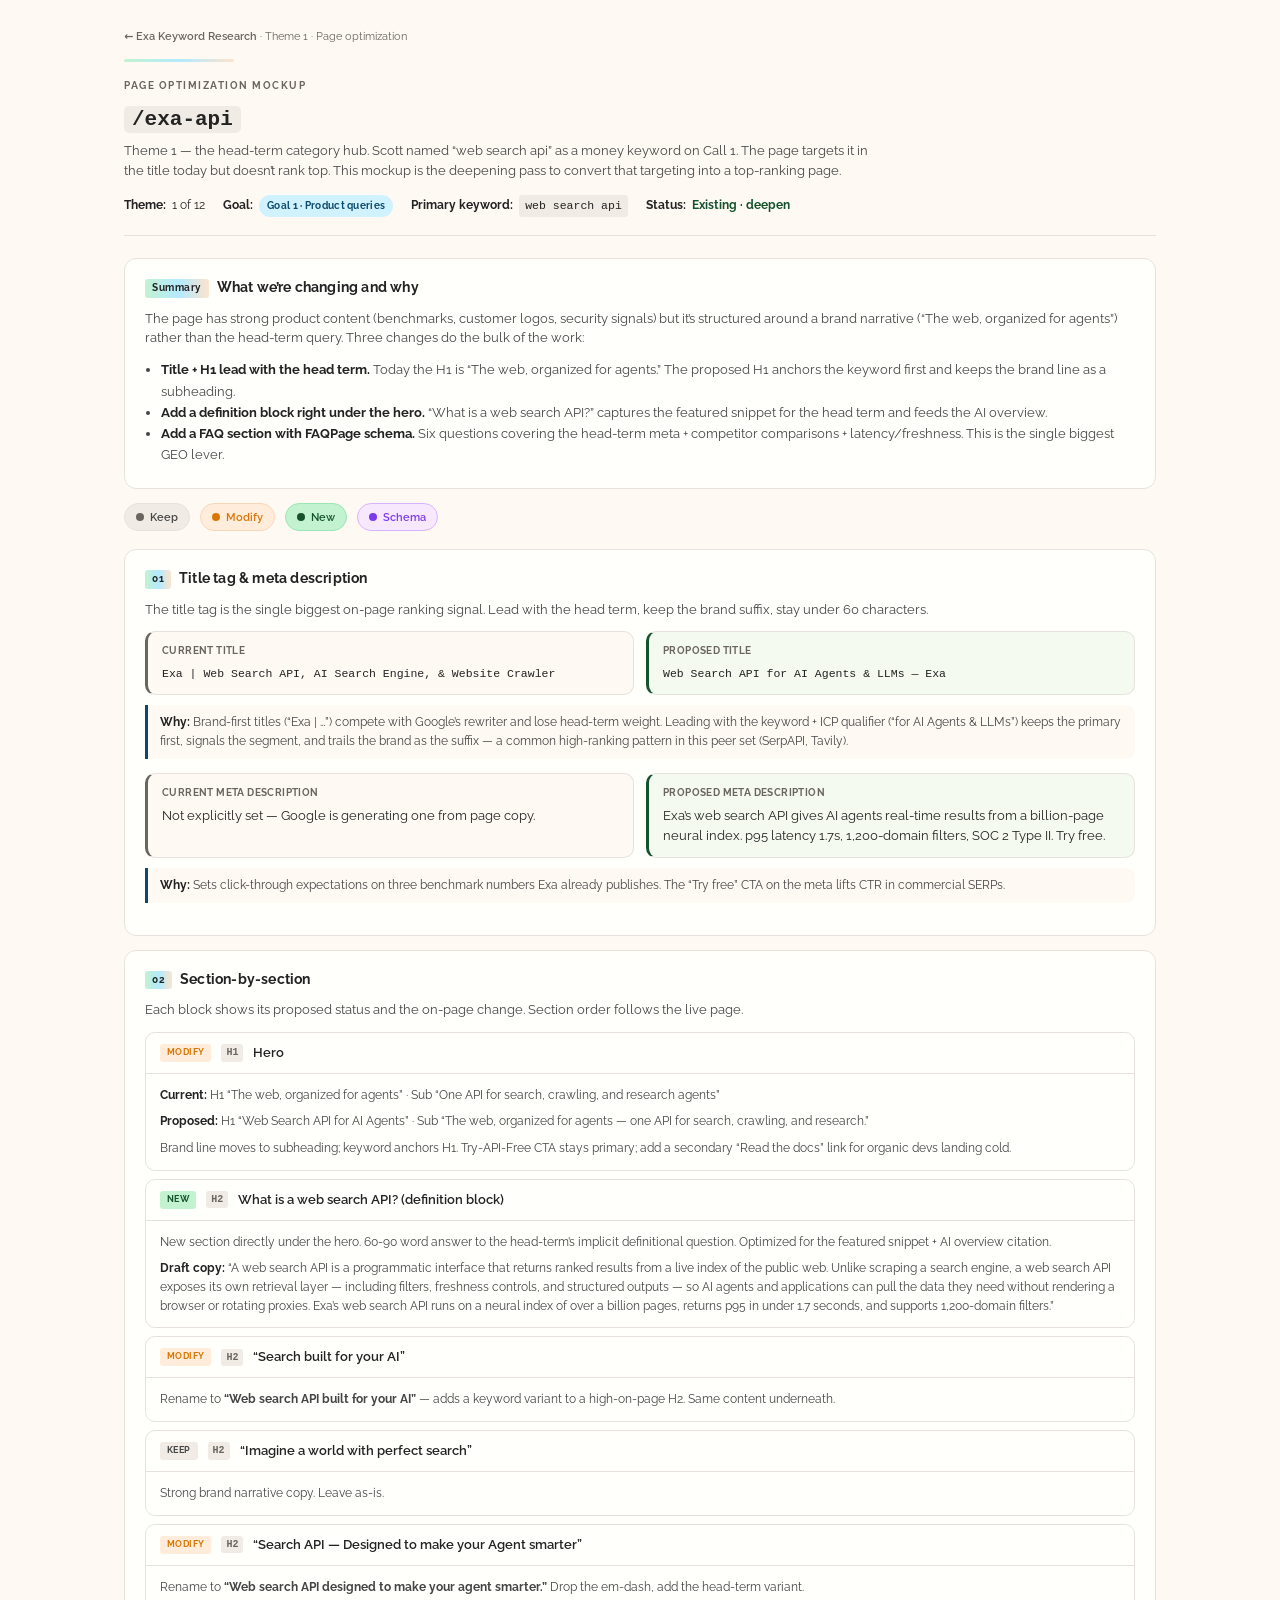
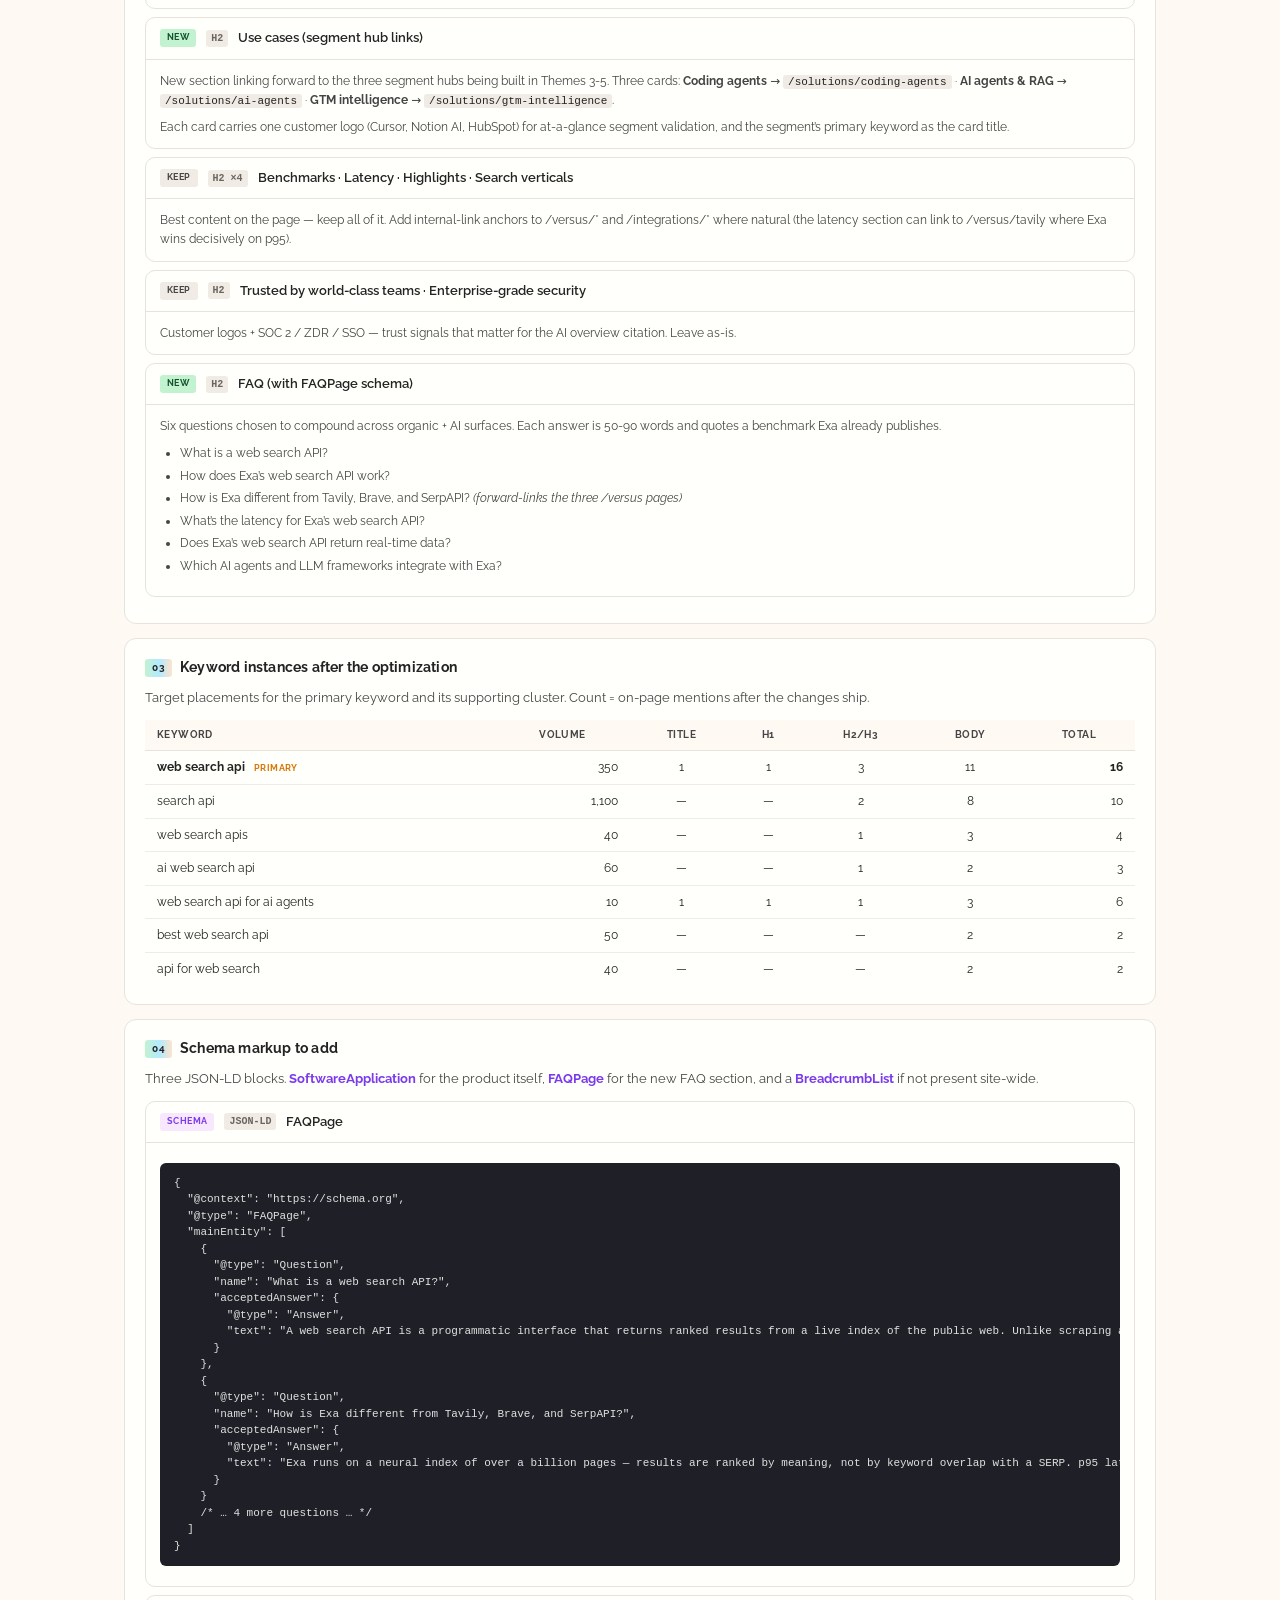
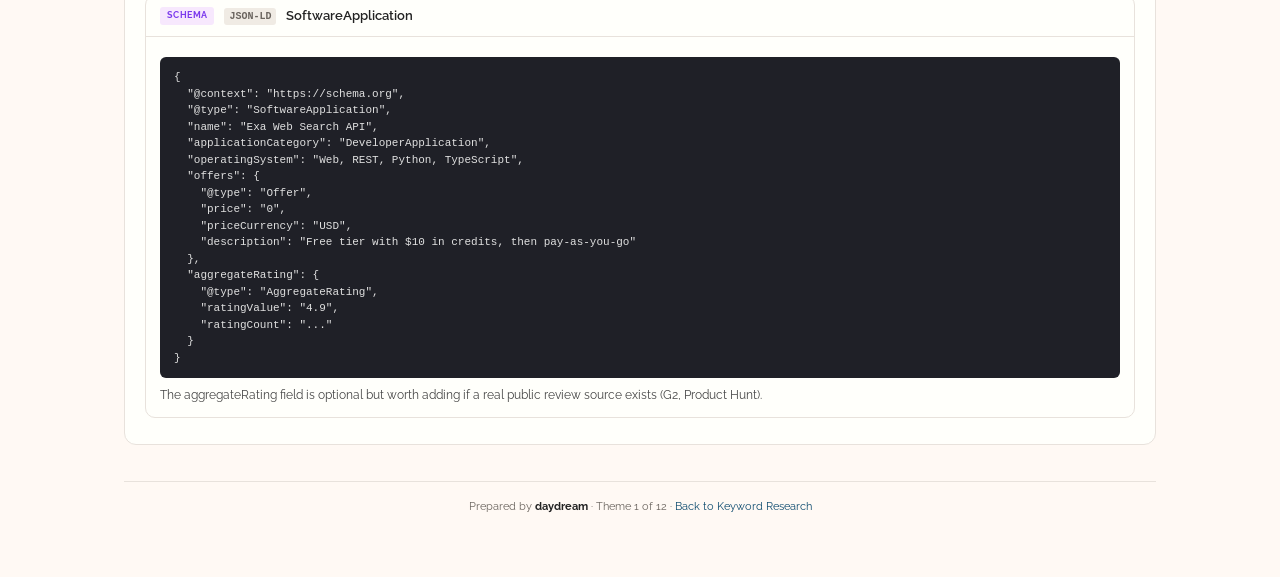
==== optimization-exa-api.html @ 8ced26c2 "Add 5 page-optimization mockup sub-pages for existing pages Each sub-page follows the beautiful.ai m" ====
<!doctype html>
<html lang="en">
<head>
<meta charset="utf-8" />
<meta name="viewport" content="width=device-width,initial-scale=1" />
<title>Page Optimization · /exa-api — Exa × daydream</title>
<link rel="preconnect" href="https://fonts.googleapis.com">
<link rel="preconnect" href="https://fonts.gstatic.com" crossorigin>
<link href="https://fonts.googleapis.com/css2?family=Raleway:wght@400;500;600;700&display=swap" rel="stylesheet">
<style>
:root { --cream:#FFF9F4; --offwhite:#FFFFFB; --near-black:#232323; --gray:#454545; --subtle:#6B655F; --border:#E8E2DC; --soft-border:#F0EBE4; --green:#C3F2D0; --green-d:#14532d; --blue:#D0F2FF; --blue-d:#0c4a6e; --amber:#FFECDB; --amber-d:#d97706; --red:#FFCADF; --red-d:#b91c1c; --purple:#F7E8FD; --purple-d:#7c3aed; --gradient:linear-gradient(90deg,#C3F2D0 0%,#B3EAFF 53%,#FEE3CC 100%); }
*{box-sizing:border-box}
html,body{background:var(--cream)}
body{font-family:'Raleway',system-ui,-apple-system,sans-serif;color:var(--near-black);margin:0;padding:0;font-size:13.5px;line-height:1.55}
.wrap{max-width:1080px;margin:0 auto;padding:28px 24px 64px}
a{color:var(--blue-d);text-decoration:none}
a:hover{text-decoration:underline}
.breadcrumb{font-size:11px;color:var(--subtle);margin-bottom:14px}
.breadcrumb a{color:var(--subtle);font-weight:600}
.breadcrumb a:hover{color:var(--near-black)}
.header{padding:0 0 18px;border-bottom:1px solid var(--border);margin-bottom:22px}
.header::before{content:"";display:block;height:3px;background:var(--gradient);border-radius:2px;margin-bottom:16px;max-width:110px}
.eyebrow{font-size:10px;font-weight:700;letter-spacing:1.5px;text-transform:uppercase;color:var(--subtle);margin-bottom:8px}
h1{font-size:24px;font-weight:700;margin:0 0 4px;line-height:1.25}
.subtitle{font-size:13px;color:var(--gray);max-width:760px}
.meta-row{display:flex;gap:18px;flex-wrap:wrap;margin-top:14px;font-size:11.5px}
.meta-row>div{display:flex;align-items:center;gap:6px}
.meta-row b{color:var(--near-black)}
.meta-row code{font-family:ui-monospace,SFMono-Regular,monospace;font-size:11.5px;padding:2px 6px;background:var(--soft-border);border-radius:3px;color:var(--near-black)}
.goal-badge{display:inline-flex;align-items:center;gap:5px;padding:3px 8px;border-radius:20px;font-size:10px;font-weight:700;letter-spacing:0.3px}
.goal-1{background:var(--blue);color:var(--blue-d)}
.goal-2{background:var(--amber);color:var(--amber-d)}
.goal-3{background:var(--purple);color:var(--purple-d)}
.goal-4{background:var(--green);color:var(--green-d)}
.card{background:var(--offwhite);border:1px solid var(--border);border-radius:12px;padding:18px 20px;margin-bottom:14px}
.card h2{font-size:14px;font-weight:700;margin:0 0 10px;letter-spacing:0.2px}
.card h2 .num{display:inline-block;background:var(--gradient);color:var(--near-black);font-size:9.5px;font-weight:700;padding:2px 7px;border-radius:3px;letter-spacing:0.5px;vertical-align:middle;margin-right:8px}
.card .lead{font-size:12.5px;color:var(--gray);margin:0 0 12px;line-height:1.55}
.legend{display:flex;gap:10px;flex-wrap:wrap;margin:8px 0 18px}
.legend-item{display:inline-flex;align-items:center;gap:6px;padding:5px 11px;border-radius:20px;font-size:10.5px;font-weight:600;border:1px solid}
.legend-item .dot{width:8px;height:8px;border-radius:50%}
.legend-keep{background:var(--soft-border);border-color:var(--border);color:var(--gray)}
.legend-keep .dot{background:var(--subtle)}
.legend-modify{background:var(--amber);border-color:#F8D6B9;color:var(--amber-d)}
.legend-modify .dot{background:var(--amber-d)}
.legend-new{background:var(--green);border-color:#9AE6B4;color:var(--green-d)}
.legend-new .dot{background:var(--green-d)}
.legend-schema{background:var(--purple);border-color:#D8B4FE;color:var(--purple-d)}
.legend-schema .dot{background:var(--purple-d)}
.ba{display:grid;grid-template-columns:1fr 1fr;gap:12px;margin:10px 0}
.ba-col{background:var(--cream);border:1px solid var(--border);border-radius:10px;padding:12px 14px}
.ba-col .lbl{font-size:9.5px;font-weight:700;letter-spacing:0.4px;text-transform:uppercase;color:var(--subtle);margin-bottom:6px}
.ba-col.current{border-left:3px solid var(--subtle)}
.ba-col.proposed{border-left:3px solid var(--green-d);background:#F4FAEF}
.ba-col .val{font-size:12.5px;color:var(--near-black);line-height:1.55}
.ba-col .val.mono{font-family:ui-monospace,SFMono-Regular,monospace;font-size:11.5px}
.rationale{background:var(--cream);border-left:3px solid var(--blue-d);padding:8px 12px;border-radius:0 8px 8px 0;font-size:12px;color:var(--gray);margin:8px 0 14px;line-height:1.55}
.rationale b{color:var(--near-black)}
.wire{background:var(--offwhite);border:1px solid var(--border);border-radius:10px;overflow:hidden;margin-bottom:8px}
.wire-head{padding:10px 14px;display:flex;align-items:center;gap:10px;border-bottom:1px solid var(--border);flex-wrap:wrap}
.wire-head .status{display:inline-block;font-size:9px;font-weight:700;letter-spacing:0.4px;text-transform:uppercase;padding:2px 7px;border-radius:3px}
.status-keep{background:var(--soft-border);color:var(--gray)}
.status-modify{background:var(--amber);color:var(--amber-d)}
.status-new{background:var(--green);color:var(--green-d)}
.wire-head .tag{font-size:10px;font-weight:700;color:var(--subtle);padding:1px 5px;background:var(--soft-border);border-radius:3px;font-family:ui-monospace,monospace}
.wire-head .title{font-size:13px;font-weight:600;color:var(--near-black);flex:1}
.wire-body{padding:12px 14px}
.wire-body p{margin:0 0 8px;font-size:12px;color:var(--gray);line-height:1.55}
.wire-body p:last-child{margin-bottom:0}
.wire-body code{font-family:ui-monospace,SFMono-Regular,monospace;font-size:11px;background:var(--soft-border);padding:1px 5px;border-radius:3px;color:var(--near-black)}
.wire-body pre{background:#1f2027;color:#E0E0E0;border-radius:6px;padding:12px 14px;font-size:11px;overflow-x:auto;font-family:ui-monospace,SFMono-Regular,monospace;line-height:1.5;margin:8px 0}
.wire-body ul{margin:6px 0 8px;padding-left:20px}
.wire-body li{font-size:12px;color:var(--gray);margin-bottom:4px;line-height:1.55}
.tbl{width:100%;border-collapse:collapse;font-size:12px}
.tbl th{background:var(--cream);padding:8px 12px;text-align:left;font-weight:700;color:var(--gray);font-size:9.5px;letter-spacing:0.4px;text-transform:uppercase;border-bottom:1px solid var(--border)}
.tbl td{padding:7px 12px;border-bottom:1px solid var(--soft-border);color:var(--near-black)}
.tbl tr:last-child td{border-bottom:none}
.tbl .num{text-align:right;font-variant-numeric:tabular-nums}
.tbl .center{text-align:center}
.foot{margin-top:36px;padding-top:16px;border-top:1px solid var(--border);font-size:11px;color:var(--subtle);text-align:center}
.foot .logo{color:var(--near-black);font-weight:700}
</style>
</head>
<body>
<div class="wrap">

<div class="breadcrumb"><a href="/">← Exa Keyword Research</a> · Theme 1 · Page optimization</div>

<header class="header">
  <div class="eyebrow">Page optimization mockup</div>
  <h1><code style="font-family:ui-monospace,SFMono-Regular,monospace;font-size:21px;background:var(--soft-border);padding:2px 8px;border-radius:5px">/exa-api</code></h1>
  <div class="subtitle" style="margin-top:8px">Theme 1 — the head-term category hub. Scott named &ldquo;web search api&rdquo; as a money keyword on Call 1. The page targets it in the title today but doesn&rsquo;t rank top. This mockup is the deepening pass to convert that targeting into a top-ranking page.</div>
  <div class="meta-row">
    <div><b>Theme:</b> 1 of 12</div>
    <div><b>Goal:</b> <span class="goal-badge goal-1">Goal 1 · Product queries</span></div>
    <div><b>Primary keyword:</b> <code>web search api</code></div>
    <div><b>Status:</b> <span style="color:var(--green-d);font-weight:700">Existing · deepen</span></div>
  </div>
</header>

<!-- Executive summary ─────────────────────────── -->
<div class="card">
  <h2><span class="num">Summary</span>What we&rsquo;re changing and why</h2>
  <p class="lead">
    The page has strong product content (benchmarks, customer logos, security signals) but it&rsquo;s structured around a brand narrative (&ldquo;The web, organized for agents&rdquo;) rather than the head-term query. Three changes do the bulk of the work:
  </p>
  <ul style="margin:0 0 4px 16px;padding:0;font-size:12.5px;color:var(--gray);line-height:1.7">
    <li><b style="color:var(--near-black)">Title + H1 lead with the head term.</b> Today the H1 is &ldquo;The web, organized for agents.&rdquo; The proposed H1 anchors the keyword first and keeps the brand line as a subheading.</li>
    <li><b style="color:var(--near-black)">Add a definition block right under the hero.</b> &ldquo;What is a web search API?&rdquo; captures the featured snippet for the head term and feeds the AI overview.</li>
    <li><b style="color:var(--near-black)">Add a FAQ section with FAQPage schema.</b> Six questions covering the head-term meta + competitor comparisons + latency/freshness. This is the single biggest GEO lever.</li>
  </ul>
</div>

<div class="legend">
  <span class="legend-item legend-keep"><span class="dot"></span>Keep</span>
  <span class="legend-item legend-modify"><span class="dot"></span>Modify</span>
  <span class="legend-item legend-new"><span class="dot"></span>New</span>
  <span class="legend-item legend-schema"><span class="dot"></span>Schema</span>
</div>

<!-- Title / Meta ─────────────────────────────── -->
<div class="card">
  <h2><span class="num">01</span>Title tag &amp; meta description</h2>
  <p class="lead">The title tag is the single biggest on-page ranking signal. Lead with the head term, keep the brand suffix, stay under 60 characters.</p>
  <div class="ba">
    <div class="ba-col current">
      <div class="lbl">Current title</div>
      <div class="val mono">Exa | Web Search API, AI Search Engine, &amp; Website Crawler</div>
    </div>
    <div class="ba-col proposed">
      <div class="lbl">Proposed title</div>
      <div class="val mono">Web Search API for AI Agents &amp; LLMs — Exa</div>
    </div>
  </div>
  <div class="rationale">
    <b>Why:</b> Brand-first titles (&ldquo;Exa | …&rdquo;) compete with Google&rsquo;s rewriter and lose head-term weight. Leading with the keyword + ICP qualifier (&ldquo;for AI Agents &amp; LLMs&rdquo;) keeps the primary first, signals the segment, and trails the brand as the suffix — a common high-ranking pattern in this peer set (SerpAPI, Tavily).
  </div>
  <div class="ba">
    <div class="ba-col current">
      <div class="lbl">Current meta description</div>
      <div class="val">Not explicitly set — Google is generating one from page copy.</div>
    </div>
    <div class="ba-col proposed">
      <div class="lbl">Proposed meta description</div>
      <div class="val">Exa&rsquo;s web search API gives AI agents real-time results from a billion-page neural index. p95 latency 1.7s, 1,200-domain filters, SOC 2 Type II. Try free.</div>
    </div>
  </div>
  <div class="rationale">
    <b>Why:</b> Sets click-through expectations on three benchmark numbers Exa already publishes. The &ldquo;Try free&rdquo; CTA on the meta lifts CTR in commercial SERPs.
  </div>
</div>

<!-- Annotated wireframe ──────────────────────── -->
<div class="card">
  <h2><span class="num">02</span>Section-by-section</h2>
  <p class="lead">Each block shows its proposed status and the on-page change. Section order follows the live page.</p>

  <div class="wire">
    <div class="wire-head"><span class="status status-modify">Modify</span><span class="tag">H1</span><span class="title">Hero</span></div>
    <div class="wire-body">
      <p><b style="color:var(--near-black)">Current:</b> H1 &ldquo;The web, organized for agents&rdquo; · Sub &ldquo;One API for search, crawling, and research agents&rdquo;</p>
      <p><b style="color:var(--near-black)">Proposed:</b> H1 &ldquo;Web Search API for AI Agents&rdquo; · Sub &ldquo;The web, organized for agents — one API for search, crawling, and research.&rdquo;</p>
      <p>Brand line moves to subheading; keyword anchors H1. Try-API-Free CTA stays primary; add a secondary &ldquo;Read the docs&rdquo; link for organic devs landing cold.</p>
    </div>
  </div>

  <div class="wire">
    <div class="wire-head"><span class="status status-new">New</span><span class="tag">H2</span><span class="title">What is a web search API? (definition block)</span></div>
    <div class="wire-body">
      <p>New section directly under the hero. 60-90 word answer to the head-term&rsquo;s implicit definitional question. Optimized for the featured snippet + AI overview citation.</p>
      <p><b style="color:var(--near-black)">Draft copy:</b> &ldquo;A web search API is a programmatic interface that returns ranked results from a live index of the public web. Unlike scraping a search engine, a web search API exposes its own retrieval layer — including filters, freshness controls, and structured outputs — so AI agents and applications can pull the data they need without rendering a browser or rotating proxies. Exa&rsquo;s web search API runs on a neural index of over a billion pages, returns p95 in under 1.7 seconds, and supports 1,200-domain filters.&rdquo;</p>
    </div>
  </div>

  <div class="wire">
    <div class="wire-head"><span class="status status-modify">Modify</span><span class="tag">H2</span><span class="title">&ldquo;Search built for your AI&rdquo;</span></div>
    <div class="wire-body">
      <p>Rename to <b>&ldquo;Web search API built for your AI&rdquo;</b> — adds a keyword variant to a high-on-page H2. Same content underneath.</p>
    </div>
  </div>

  <div class="wire">
    <div class="wire-head"><span class="status status-keep">Keep</span><span class="tag">H2</span><span class="title">&ldquo;Imagine a world with perfect search&rdquo;</span></div>
    <div class="wire-body">
      <p>Strong brand narrative copy. Leave as-is.</p>
    </div>
  </div>

  <div class="wire">
    <div class="wire-head"><span class="status status-modify">Modify</span><span class="tag">H2</span><span class="title">&ldquo;Search API — Designed to make your Agent smarter&rdquo;</span></div>
    <div class="wire-body">
      <p>Rename to <b>&ldquo;Web search API designed to make your agent smarter.&rdquo;</b> Drop the em-dash, add the head-term variant.</p>
    </div>
  </div>

  <div class="wire">
    <div class="wire-head"><span class="status status-new">New</span><span class="tag">H2</span><span class="title">Use cases (segment hub links)</span></div>
    <div class="wire-body">
      <p>New section linking forward to the three segment hubs being built in Themes 3-5. Three cards: <b>Coding agents</b> → <code>/solutions/coding-agents</code> · <b>AI agents &amp; RAG</b> → <code>/solutions/ai-agents</code> · <b>GTM intelligence</b> → <code>/solutions/gtm-intelligence</code>.</p>
      <p>Each card carries one customer logo (Cursor, Notion AI, HubSpot) for at-a-glance segment validation, and the segment&rsquo;s primary keyword as the card title.</p>
    </div>
  </div>

  <div class="wire">
    <div class="wire-head"><span class="status status-keep">Keep</span><span class="tag">H2 ×4</span><span class="title">Benchmarks · Latency · Highlights · Search verticals</span></div>
    <div class="wire-body">
      <p>Best content on the page — keep all of it. Add internal-link anchors to /versus/* and /integrations/* where natural (the latency section can link to /versus/tavily where Exa wins decisively on p95).</p>
    </div>
  </div>

  <div class="wire">
    <div class="wire-head"><span class="status status-keep">Keep</span><span class="tag">H2</span><span class="title">Trusted by world-class teams · Enterprise-grade security</span></div>
    <div class="wire-body">
      <p>Customer logos + SOC 2 / ZDR / SSO — trust signals that matter for the AI overview citation. Leave as-is.</p>
    </div>
  </div>

  <div class="wire">
    <div class="wire-head"><span class="status status-new">New</span><span class="tag">H2</span><span class="title">FAQ (with FAQPage schema)</span></div>
    <div class="wire-body">
      <p>Six questions chosen to compound across organic + AI surfaces. Each answer is 50-90 words and quotes a benchmark Exa already publishes.</p>
      <ul>
        <li>What is a web search API?</li>
        <li>How does Exa&rsquo;s web search API work?</li>
        <li>How is Exa different from Tavily, Brave, and SerpAPI? <i>(forward-links the three /versus pages)</i></li>
        <li>What&rsquo;s the latency for Exa&rsquo;s web search API?</li>
        <li>Does Exa&rsquo;s web search API return real-time data?</li>
        <li>Which AI agents and LLM frameworks integrate with Exa?</li>
      </ul>
    </div>
  </div>
</div>

<!-- Keyword instance summary ──────────────────── -->
<div class="card">
  <h2><span class="num">03</span>Keyword instances after the optimization</h2>
  <p class="lead">Target placements for the primary keyword and its supporting cluster. Count = on-page mentions after the changes ship.</p>
  <table class="tbl">
    <thead>
      <tr><th>Keyword</th><th class="center">Volume</th><th class="center">Title</th><th class="center">H1</th><th class="center">H2/H3</th><th class="center">Body</th><th class="center">Total</th></tr>
    </thead>
    <tbody>
      <tr><td><b>web search api</b> <span style="color:var(--amber-d);font-size:9px;font-weight:700;text-transform:uppercase;letter-spacing:0.4px;margin-left:6px">primary</span></td><td class="num">350</td><td class="center">1</td><td class="center">1</td><td class="center">3</td><td class="center">11</td><td class="num"><b>16</b></td></tr>
      <tr><td>search api</td><td class="num">1,100</td><td class="center">—</td><td class="center">—</td><td class="center">2</td><td class="center">8</td><td class="num">10</td></tr>
      <tr><td>web search apis</td><td class="num">40</td><td class="center">—</td><td class="center">—</td><td class="center">1</td><td class="center">3</td><td class="num">4</td></tr>
      <tr><td>ai web search api</td><td class="num">60</td><td class="center">—</td><td class="center">—</td><td class="center">1</td><td class="center">2</td><td class="num">3</td></tr>
      <tr><td>web search api for ai agents</td><td class="num">10</td><td class="center">1</td><td class="center">1</td><td class="center">1</td><td class="center">3</td><td class="num">6</td></tr>
      <tr><td>best web search api</td><td class="num">50</td><td class="center">—</td><td class="center">—</td><td class="center">—</td><td class="center">2</td><td class="num">2</td></tr>
      <tr><td>api for web search</td><td class="num">40</td><td class="center">—</td><td class="center">—</td><td class="center">—</td><td class="center">2</td><td class="num">2</td></tr>
    </tbody>
  </table>
</div>

<!-- Schema ──────────────────────────────────── -->
<div class="card">
  <h2><span class="num">04</span>Schema markup to add</h2>
  <p class="lead">Three JSON-LD blocks. <span style="color:var(--purple-d);font-weight:700">SoftwareApplication</span> for the product itself, <span style="color:var(--purple-d);font-weight:700">FAQPage</span> for the new FAQ section, and a <span style="color:var(--purple-d);font-weight:700">BreadcrumbList</span> if not present site-wide.</p>
  <div class="wire">
    <div class="wire-head"><span class="status" style="background:var(--purple);color:var(--purple-d)">Schema</span><span class="tag">JSON-LD</span><span class="title">FAQPage</span></div>
    <div class="wire-body">
<pre>{
  "@context": "https://schema.org",
  "@type": "FAQPage",
  "mainEntity": [
    {
      "@type": "Question",
      "name": "What is a web search API?",
      "acceptedAnswer": {
        "@type": "Answer",
        "text": "A web search API is a programmatic interface that returns ranked results from a live index of the public web. Unlike scraping a search engine, a web search API exposes its own retrieval layer (filters, freshness, structured outputs) so AI agents can pull data without rendering a browser or rotating proxies."
      }
    },
    {
      "@type": "Question",
      "name": "How is Exa different from Tavily, Brave, and SerpAPI?",
      "acceptedAnswer": {
        "@type": "Answer",
        "text": "Exa runs on a neural index of over a billion pages — results are ranked by meaning, not by keyword overlap with a SERP. p95 latency under 1.7s vs. 3.8s–5.1s for keyword-based competitors on the WebWalker benchmark."
      }
    }
    /* … 4 more questions … */
  ]
}</pre>
    </div>
  </div>
  <div class="wire">
    <div class="wire-head"><span class="status" style="background:var(--purple);color:var(--purple-d)">Schema</span><span class="tag">JSON-LD</span><span class="title">SoftwareApplication</span></div>
    <div class="wire-body">
<pre>{
  "@context": "https://schema.org",
  "@type": "SoftwareApplication",
  "name": "Exa Web Search API",
  "applicationCategory": "DeveloperApplication",
  "operatingSystem": "Web, REST, Python, TypeScript",
  "offers": {
    "@type": "Offer",
    "price": "0",
    "priceCurrency": "USD",
    "description": "Free tier with $10 in credits, then pay-as-you-go"
  },
  "aggregateRating": {
    "@type": "AggregateRating",
    "ratingValue": "4.9",
    "ratingCount": "..."
  }
}</pre>
      <p>The aggregateRating field is optional but worth adding if a real public review source exists (G2, Product Hunt).</p>
    </div>
  </div>
</div>

<footer class="foot">
  Prepared by <span class="logo">daydream</span> · Theme 1 of 12 · <a href="/">Back to Keyword Research</a>
</footer>

</div>
</body>
</html>
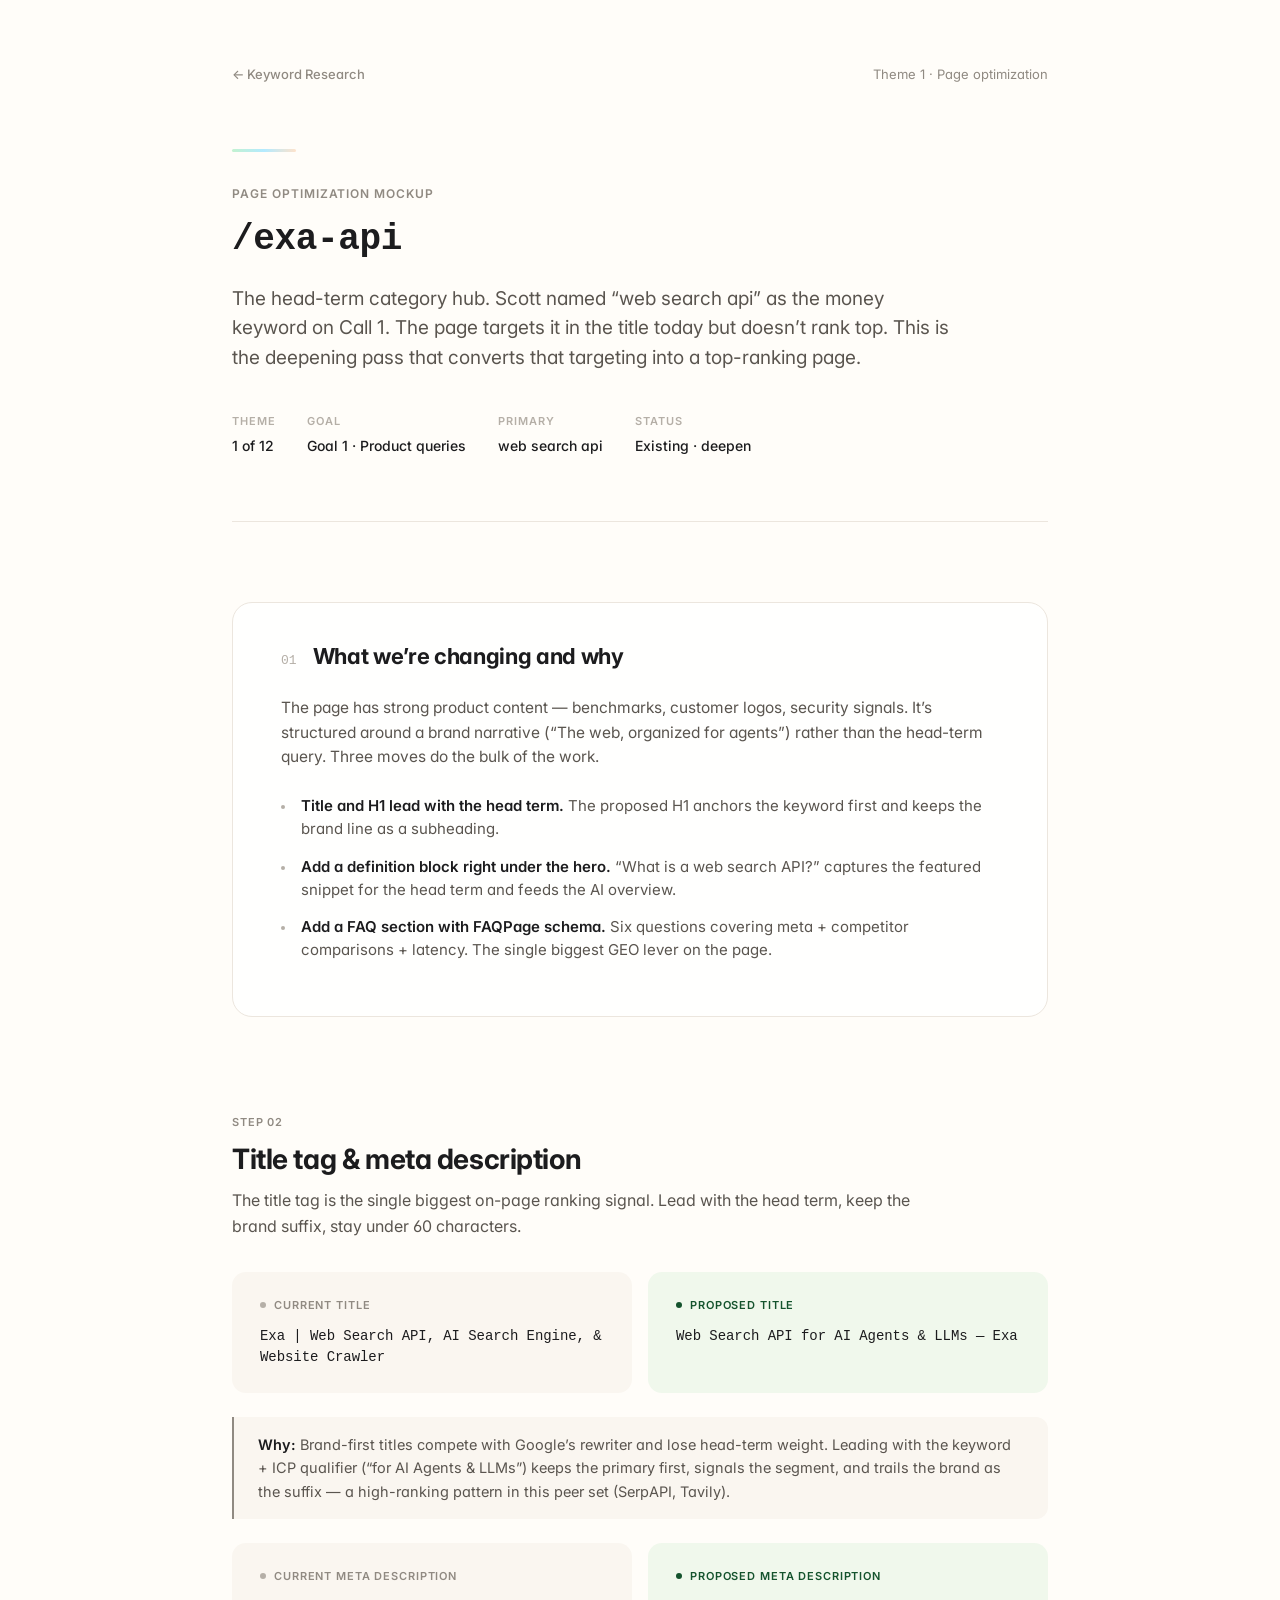
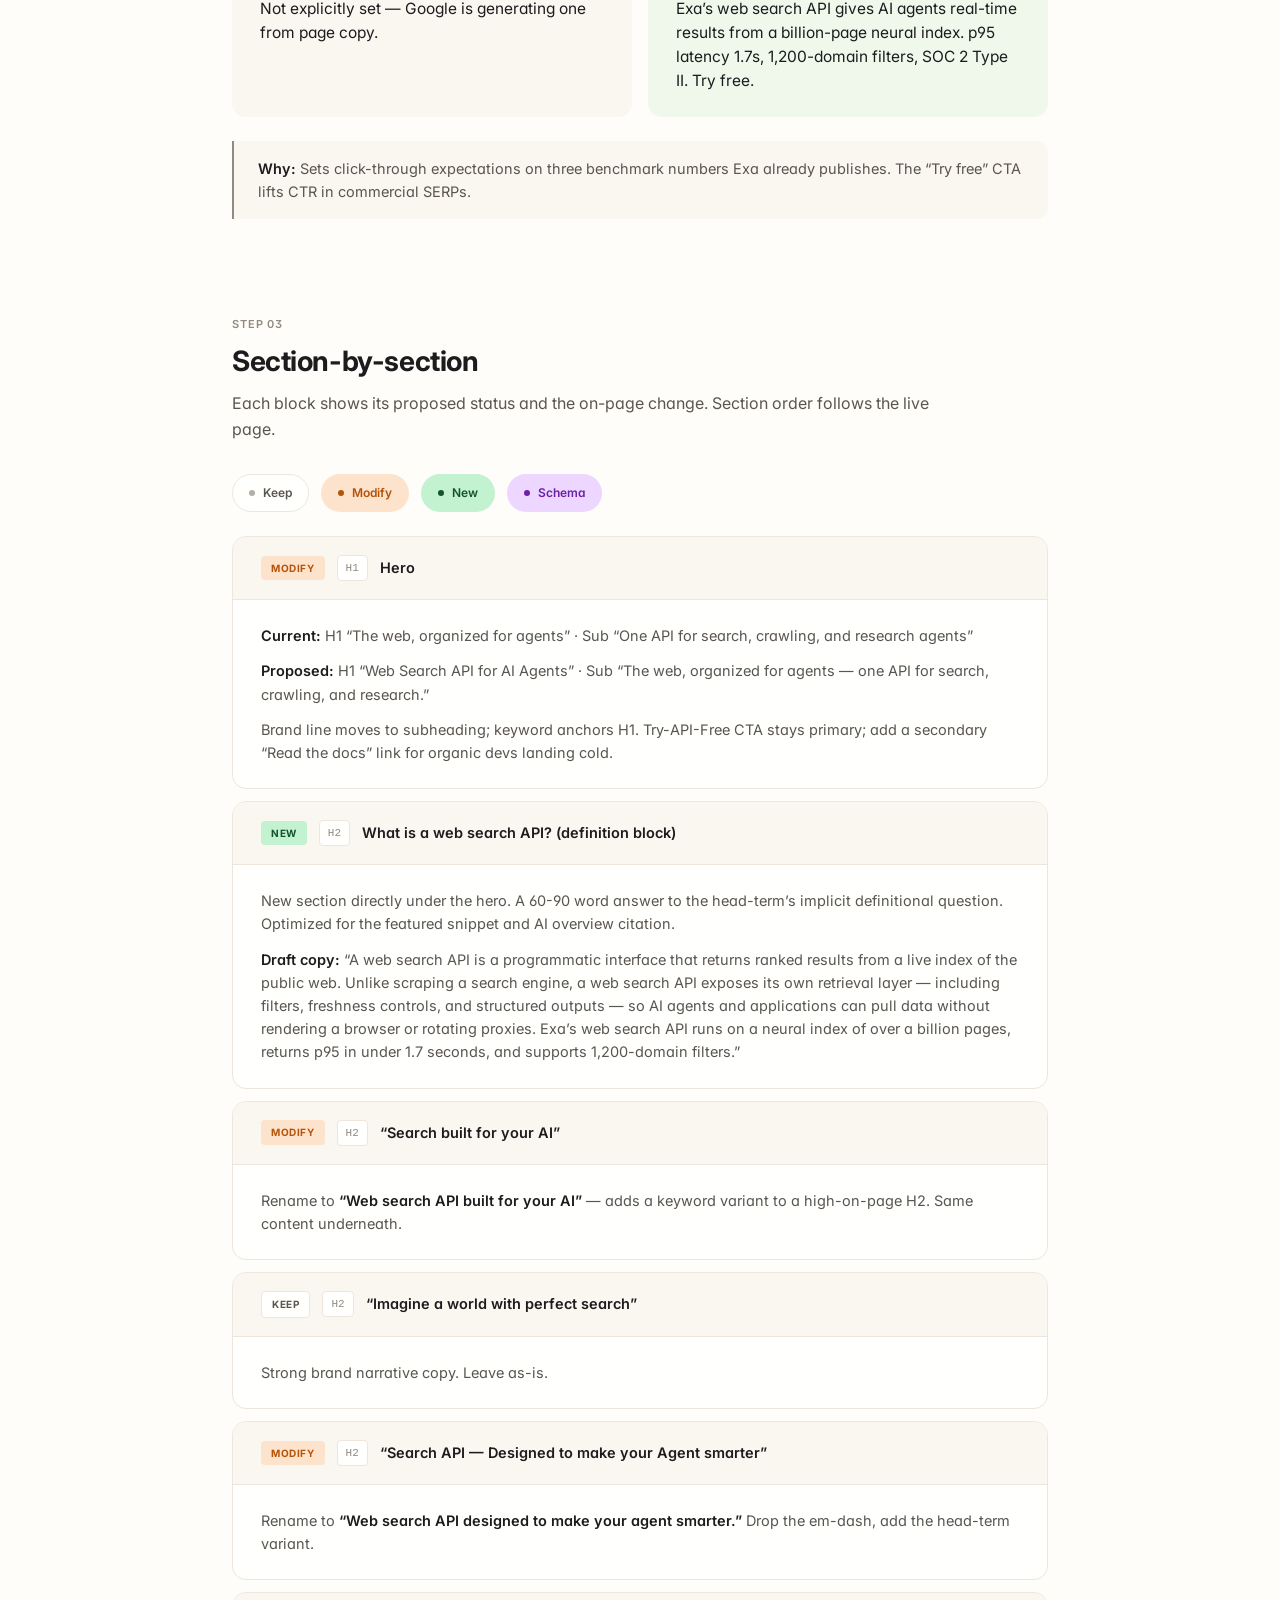
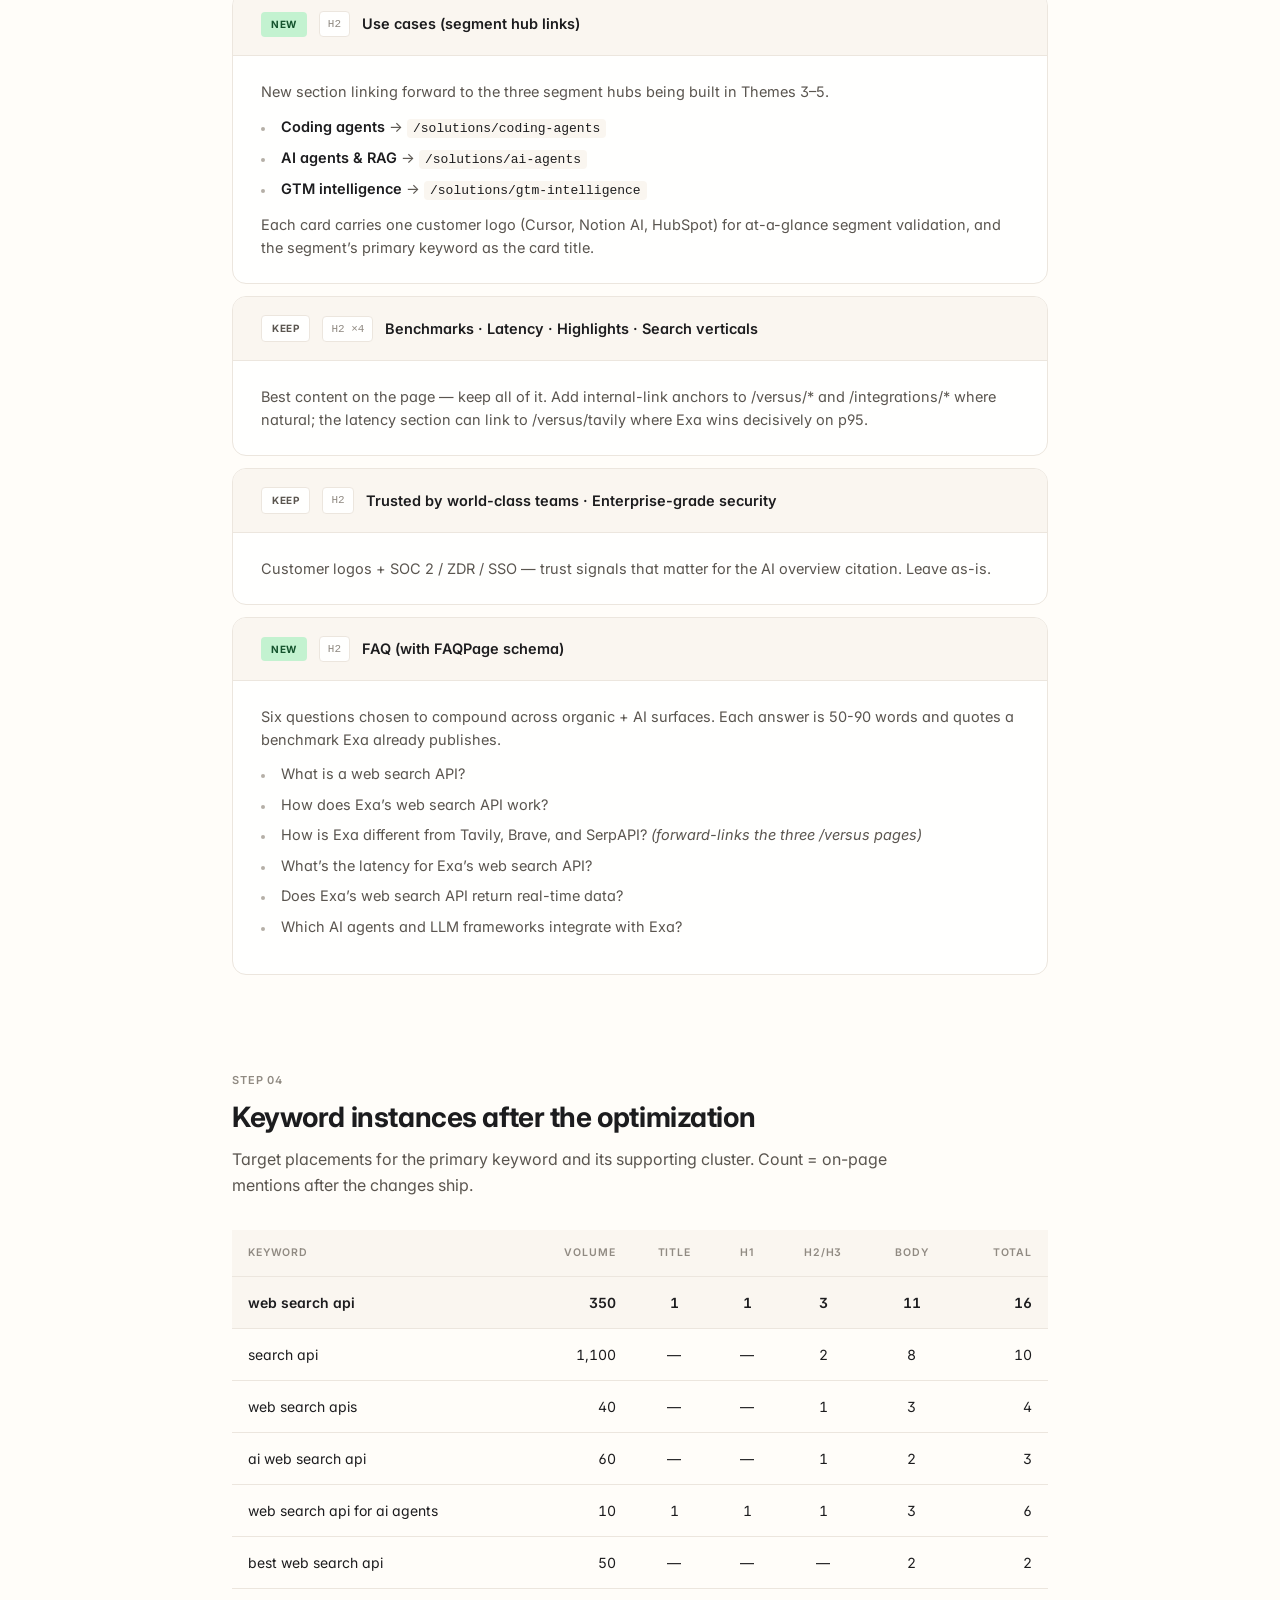
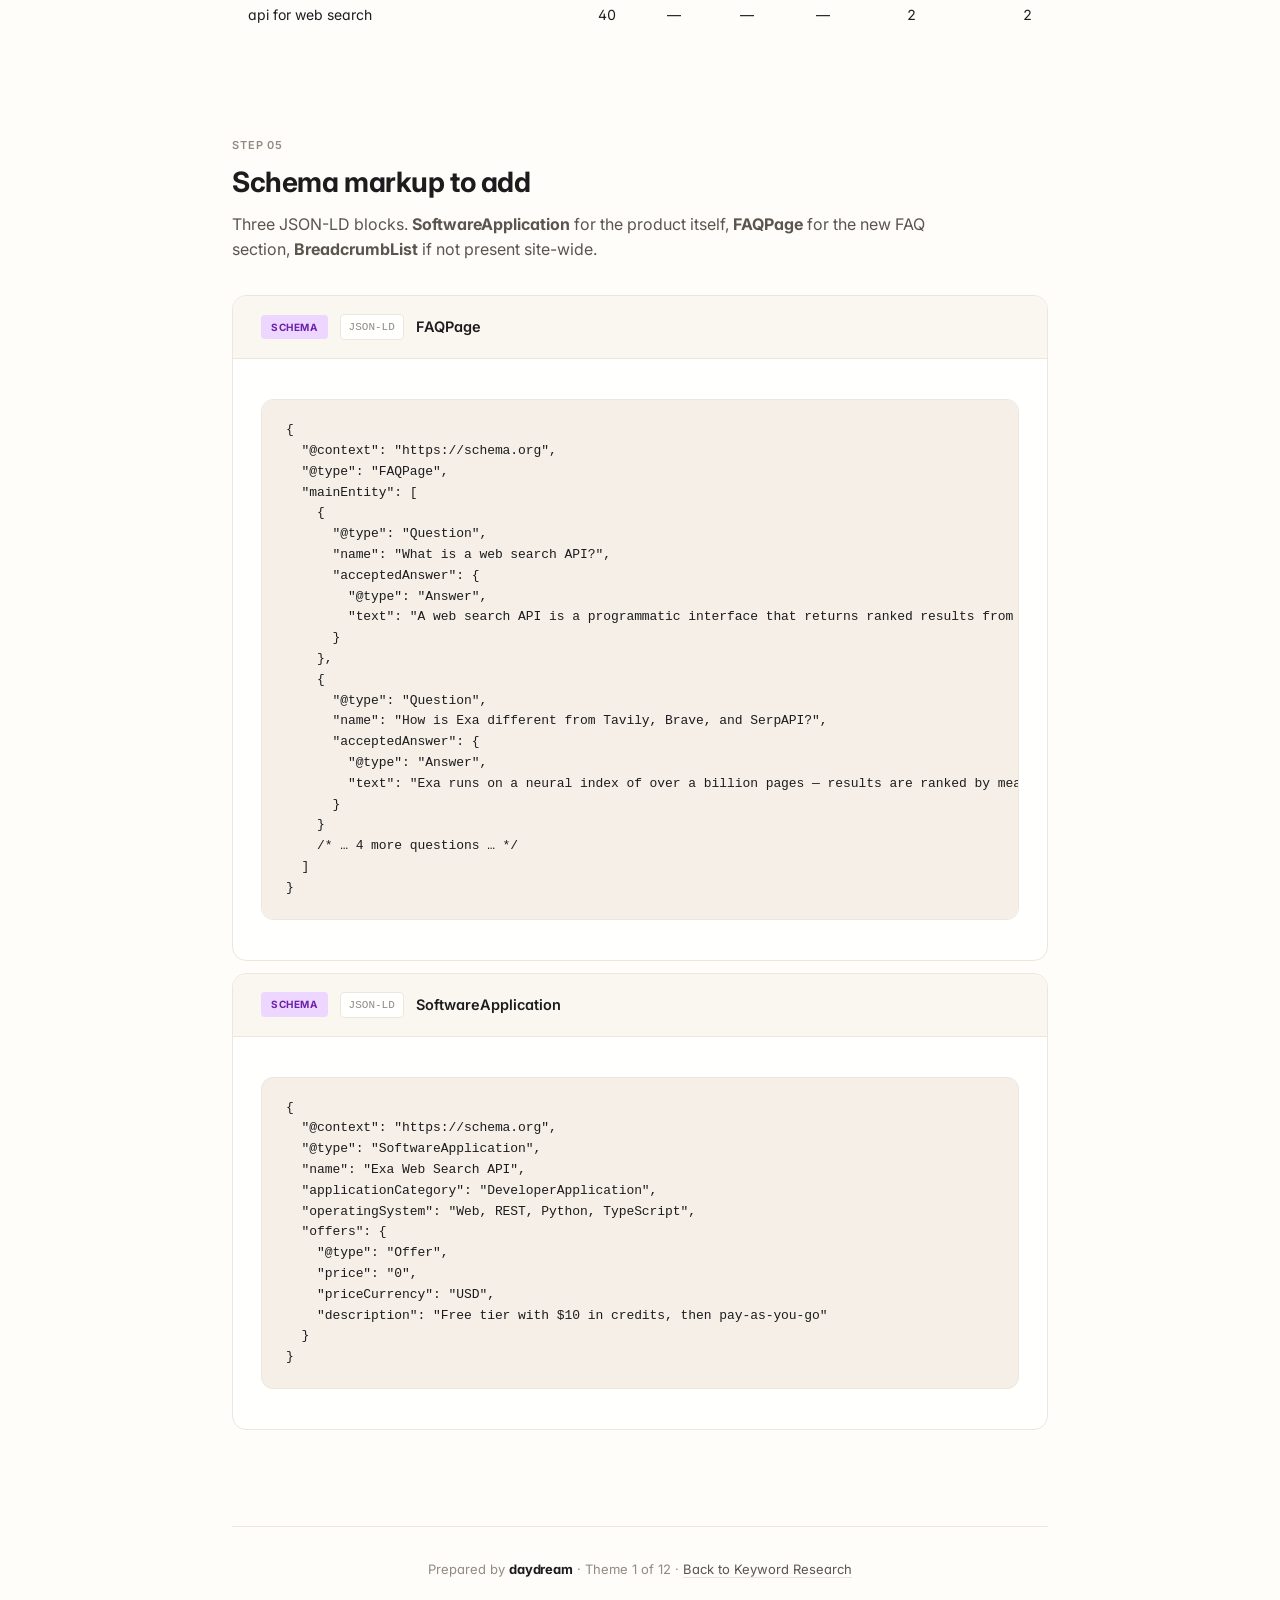
==== commit b931b833: "Full visual redesign: Apple-style spacing and hierarchy - Extract design into shared styles.css (was" ====
--- a/optimization-exa-api.html
+++ b/optimization-exa-api.html
@@ -6,258 +6,217 @@
 <title>Page Optimization · /exa-api — Exa × daydream</title>
 <link rel="preconnect" href="https://fonts.googleapis.com">
 <link rel="preconnect" href="https://fonts.gstatic.com" crossorigin>
-<link href="https://fonts.googleapis.com/css2?family=Raleway:wght@400;500;600;700&display=swap" rel="stylesheet">
-<style>
-:root { --cream:#FFF9F4; --offwhite:#FFFFFB; --near-black:#232323; --gray:#454545; --subtle:#6B655F; --border:#E8E2DC; --soft-border:#F0EBE4; --green:#C3F2D0; --green-d:#14532d; --blue:#D0F2FF; --blue-d:#0c4a6e; --amber:#FFECDB; --amber-d:#d97706; --red:#FFCADF; --red-d:#b91c1c; --purple:#F7E8FD; --purple-d:#7c3aed; --gradient:linear-gradient(90deg,#C3F2D0 0%,#B3EAFF 53%,#FEE3CC 100%); }
-*{box-sizing:border-box}
-html,body{background:var(--cream)}
-body{font-family:'Raleway',system-ui,-apple-system,sans-serif;color:var(--near-black);margin:0;padding:0;font-size:13.5px;line-height:1.55}
-.wrap{max-width:1080px;margin:0 auto;padding:28px 24px 64px}
-a{color:var(--blue-d);text-decoration:none}
-a:hover{text-decoration:underline}
-.breadcrumb{font-size:11px;color:var(--subtle);margin-bottom:14px}
-.breadcrumb a{color:var(--subtle);font-weight:600}
-.breadcrumb a:hover{color:var(--near-black)}
-.header{padding:0 0 18px;border-bottom:1px solid var(--border);margin-bottom:22px}
-.header::before{content:"";display:block;height:3px;background:var(--gradient);border-radius:2px;margin-bottom:16px;max-width:110px}
-.eyebrow{font-size:10px;font-weight:700;letter-spacing:1.5px;text-transform:uppercase;color:var(--subtle);margin-bottom:8px}
-h1{font-size:24px;font-weight:700;margin:0 0 4px;line-height:1.25}
-.subtitle{font-size:13px;color:var(--gray);max-width:760px}
-.meta-row{display:flex;gap:18px;flex-wrap:wrap;margin-top:14px;font-size:11.5px}
-.meta-row>div{display:flex;align-items:center;gap:6px}
-.meta-row b{color:var(--near-black)}
-.meta-row code{font-family:ui-monospace,SFMono-Regular,monospace;font-size:11.5px;padding:2px 6px;background:var(--soft-border);border-radius:3px;color:var(--near-black)}
-.goal-badge{display:inline-flex;align-items:center;gap:5px;padding:3px 8px;border-radius:20px;font-size:10px;font-weight:700;letter-spacing:0.3px}
-.goal-1{background:var(--blue);color:var(--blue-d)}
-.goal-2{background:var(--amber);color:var(--amber-d)}
-.goal-3{background:var(--purple);color:var(--purple-d)}
-.goal-4{background:var(--green);color:var(--green-d)}
-.card{background:var(--offwhite);border:1px solid var(--border);border-radius:12px;padding:18px 20px;margin-bottom:14px}
-.card h2{font-size:14px;font-weight:700;margin:0 0 10px;letter-spacing:0.2px}
-.card h2 .num{display:inline-block;background:var(--gradient);color:var(--near-black);font-size:9.5px;font-weight:700;padding:2px 7px;border-radius:3px;letter-spacing:0.5px;vertical-align:middle;margin-right:8px}
-.card .lead{font-size:12.5px;color:var(--gray);margin:0 0 12px;line-height:1.55}
-.legend{display:flex;gap:10px;flex-wrap:wrap;margin:8px 0 18px}
-.legend-item{display:inline-flex;align-items:center;gap:6px;padding:5px 11px;border-radius:20px;font-size:10.5px;font-weight:600;border:1px solid}
-.legend-item .dot{width:8px;height:8px;border-radius:50%}
-.legend-keep{background:var(--soft-border);border-color:var(--border);color:var(--gray)}
-.legend-keep .dot{background:var(--subtle)}
-.legend-modify{background:var(--amber);border-color:#F8D6B9;color:var(--amber-d)}
-.legend-modify .dot{background:var(--amber-d)}
-.legend-new{background:var(--green);border-color:#9AE6B4;color:var(--green-d)}
-.legend-new .dot{background:var(--green-d)}
-.legend-schema{background:var(--purple);border-color:#D8B4FE;color:var(--purple-d)}
-.legend-schema .dot{background:var(--purple-d)}
-.ba{display:grid;grid-template-columns:1fr 1fr;gap:12px;margin:10px 0}
-.ba-col{background:var(--cream);border:1px solid var(--border);border-radius:10px;padding:12px 14px}
-.ba-col .lbl{font-size:9.5px;font-weight:700;letter-spacing:0.4px;text-transform:uppercase;color:var(--subtle);margin-bottom:6px}
-.ba-col.current{border-left:3px solid var(--subtle)}
-.ba-col.proposed{border-left:3px solid var(--green-d);background:#F4FAEF}
-.ba-col .val{font-size:12.5px;color:var(--near-black);line-height:1.55}
-.ba-col .val.mono{font-family:ui-monospace,SFMono-Regular,monospace;font-size:11.5px}
-.rationale{background:var(--cream);border-left:3px solid var(--blue-d);padding:8px 12px;border-radius:0 8px 8px 0;font-size:12px;color:var(--gray);margin:8px 0 14px;line-height:1.55}
-.rationale b{color:var(--near-black)}
-.wire{background:var(--offwhite);border:1px solid var(--border);border-radius:10px;overflow:hidden;margin-bottom:8px}
-.wire-head{padding:10px 14px;display:flex;align-items:center;gap:10px;border-bottom:1px solid var(--border);flex-wrap:wrap}
-.wire-head .status{display:inline-block;font-size:9px;font-weight:700;letter-spacing:0.4px;text-transform:uppercase;padding:2px 7px;border-radius:3px}
-.status-keep{background:var(--soft-border);color:var(--gray)}
-.status-modify{background:var(--amber);color:var(--amber-d)}
-.status-new{background:var(--green);color:var(--green-d)}
-.wire-head .tag{font-size:10px;font-weight:700;color:var(--subtle);padding:1px 5px;background:var(--soft-border);border-radius:3px;font-family:ui-monospace,monospace}
-.wire-head .title{font-size:13px;font-weight:600;color:var(--near-black);flex:1}
-.wire-body{padding:12px 14px}
-.wire-body p{margin:0 0 8px;font-size:12px;color:var(--gray);line-height:1.55}
-.wire-body p:last-child{margin-bottom:0}
-.wire-body code{font-family:ui-monospace,SFMono-Regular,monospace;font-size:11px;background:var(--soft-border);padding:1px 5px;border-radius:3px;color:var(--near-black)}
-.wire-body pre{background:#1f2027;color:#E0E0E0;border-radius:6px;padding:12px 14px;font-size:11px;overflow-x:auto;font-family:ui-monospace,SFMono-Regular,monospace;line-height:1.5;margin:8px 0}
-.wire-body ul{margin:6px 0 8px;padding-left:20px}
-.wire-body li{font-size:12px;color:var(--gray);margin-bottom:4px;line-height:1.55}
-.tbl{width:100%;border-collapse:collapse;font-size:12px}
-.tbl th{background:var(--cream);padding:8px 12px;text-align:left;font-weight:700;color:var(--gray);font-size:9.5px;letter-spacing:0.4px;text-transform:uppercase;border-bottom:1px solid var(--border)}
-.tbl td{padding:7px 12px;border-bottom:1px solid var(--soft-border);color:var(--near-black)}
-.tbl tr:last-child td{border-bottom:none}
-.tbl .num{text-align:right;font-variant-numeric:tabular-nums}
-.tbl .center{text-align:center}
-.foot{margin-top:36px;padding-top:16px;border-top:1px solid var(--border);font-size:11px;color:var(--subtle);text-align:center}
-.foot .logo{color:var(--near-black);font-weight:700}
-</style>
+<link href="https://fonts.googleapis.com/css2?family=Inter:wght@400;500;600;700&display=swap" rel="stylesheet">
+<link rel="stylesheet" href="/styles.css">
 </head>
 <body>
-<div class="wrap">
-
-<div class="breadcrumb"><a href="/">← Exa Keyword Research</a> · Theme 1 · Page optimization</div>
-
-<header class="header">
-  <div class="eyebrow">Page optimization mockup</div>
-  <h1><code style="font-family:ui-monospace,SFMono-Regular,monospace;font-size:21px;background:var(--soft-border);padding:2px 8px;border-radius:5px">/exa-api</code></h1>
-  <div class="subtitle" style="margin-top:8px">Theme 1 — the head-term category hub. Scott named &ldquo;web search api&rdquo; as a money keyword on Call 1. The page targets it in the title today but doesn&rsquo;t rank top. This mockup is the deepening pass to convert that targeting into a top-ranking page.</div>
-  <div class="meta-row">
-    <div><b>Theme:</b> 1 of 12</div>
-    <div><b>Goal:</b> <span class="goal-badge goal-1">Goal 1 · Product queries</span></div>
-    <div><b>Primary keyword:</b> <code>web search api</code></div>
-    <div><b>Status:</b> <span style="color:var(--green-d);font-weight:700">Existing · deepen</span></div>
+<div class="page">
+
+  <div class="topbar">
+    <a href="/">← Keyword Research</a>
+    <span>Theme 1 · Page optimization</span>
   </div>
-</header>
-
-<!-- Executive summary ─────────────────────────── -->
-<div class="card">
-  <h2><span class="num">Summary</span>What we&rsquo;re changing and why</h2>
-  <p class="lead">
-    The page has strong product content (benchmarks, customer logos, security signals) but it&rsquo;s structured around a brand narrative (&ldquo;The web, organized for agents&rdquo;) rather than the head-term query. Three changes do the bulk of the work:
-  </p>
-  <ul style="margin:0 0 4px 16px;padding:0;font-size:12.5px;color:var(--gray);line-height:1.7">
-    <li><b style="color:var(--near-black)">Title + H1 lead with the head term.</b> Today the H1 is &ldquo;The web, organized for agents.&rdquo; The proposed H1 anchors the keyword first and keeps the brand line as a subheading.</li>
-    <li><b style="color:var(--near-black)">Add a definition block right under the hero.</b> &ldquo;What is a web search API?&rdquo; captures the featured snippet for the head term and feeds the AI overview.</li>
-    <li><b style="color:var(--near-black)">Add a FAQ section with FAQPage schema.</b> Six questions covering the head-term meta + competitor comparisons + latency/freshness. This is the single biggest GEO lever.</li>
-  </ul>
-</div>
-
-<div class="legend">
-  <span class="legend-item legend-keep"><span class="dot"></span>Keep</span>
-  <span class="legend-item legend-modify"><span class="dot"></span>Modify</span>
-  <span class="legend-item legend-new"><span class="dot"></span>New</span>
-  <span class="legend-item legend-schema"><span class="dot"></span>Schema</span>
-</div>
-
-<!-- Title / Meta ─────────────────────────────── -->
-<div class="card">
-  <h2><span class="num">01</span>Title tag &amp; meta description</h2>
-  <p class="lead">The title tag is the single biggest on-page ranking signal. Lead with the head term, keep the brand suffix, stay under 60 characters.</p>
-  <div class="ba">
-    <div class="ba-col current">
-      <div class="lbl">Current title</div>
-      <div class="val mono">Exa | Web Search API, AI Search Engine, &amp; Website Crawler</div>
-    </div>
-    <div class="ba-col proposed">
-      <div class="lbl">Proposed title</div>
-      <div class="val mono">Web Search API for AI Agents &amp; LLMs — Exa</div>
-    </div>
-  </div>
-  <div class="rationale">
-    <b>Why:</b> Brand-first titles (&ldquo;Exa | …&rdquo;) compete with Google&rsquo;s rewriter and lose head-term weight. Leading with the keyword + ICP qualifier (&ldquo;for AI Agents &amp; LLMs&rdquo;) keeps the primary first, signals the segment, and trails the brand as the suffix — a common high-ranking pattern in this peer set (SerpAPI, Tavily).
-  </div>
-  <div class="ba">
-    <div class="ba-col current">
-      <div class="lbl">Current meta description</div>
-      <div class="val">Not explicitly set — Google is generating one from page copy.</div>
-    </div>
-    <div class="ba-col proposed">
-      <div class="lbl">Proposed meta description</div>
-      <div class="val">Exa&rsquo;s web search API gives AI agents real-time results from a billion-page neural index. p95 latency 1.7s, 1,200-domain filters, SOC 2 Type II. Try free.</div>
-    </div>
-  </div>
-  <div class="rationale">
-    <b>Why:</b> Sets click-through expectations on three benchmark numbers Exa already publishes. The &ldquo;Try free&rdquo; CTA on the meta lifts CTR in commercial SERPs.
-  </div>
-</div>
-
-<!-- Annotated wireframe ──────────────────────── -->
-<div class="card">
-  <h2><span class="num">02</span>Section-by-section</h2>
-  <p class="lead">Each block shows its proposed status and the on-page change. Section order follows the live page.</p>
-
-  <div class="wire">
-    <div class="wire-head"><span class="status status-modify">Modify</span><span class="tag">H1</span><span class="title">Hero</span></div>
-    <div class="wire-body">
-      <p><b style="color:var(--near-black)">Current:</b> H1 &ldquo;The web, organized for agents&rdquo; · Sub &ldquo;One API for search, crawling, and research agents&rdquo;</p>
-      <p><b style="color:var(--near-black)">Proposed:</b> H1 &ldquo;Web Search API for AI Agents&rdquo; · Sub &ldquo;The web, organized for agents — one API for search, crawling, and research.&rdquo;</p>
-      <p>Brand line moves to subheading; keyword anchors H1. Try-API-Free CTA stays primary; add a secondary &ldquo;Read the docs&rdquo; link for organic devs landing cold.</p>
-    </div>
-  </div>
-
-  <div class="wire">
-    <div class="wire-head"><span class="status status-new">New</span><span class="tag">H2</span><span class="title">What is a web search API? (definition block)</span></div>
-    <div class="wire-body">
-      <p>New section directly under the hero. 60-90 word answer to the head-term&rsquo;s implicit definitional question. Optimized for the featured snippet + AI overview citation.</p>
-      <p><b style="color:var(--near-black)">Draft copy:</b> &ldquo;A web search API is a programmatic interface that returns ranked results from a live index of the public web. Unlike scraping a search engine, a web search API exposes its own retrieval layer — including filters, freshness controls, and structured outputs — so AI agents and applications can pull the data they need without rendering a browser or rotating proxies. Exa&rsquo;s web search API runs on a neural index of over a billion pages, returns p95 in under 1.7 seconds, and supports 1,200-domain filters.&rdquo;</p>
-    </div>
-  </div>
-
-  <div class="wire">
-    <div class="wire-head"><span class="status status-modify">Modify</span><span class="tag">H2</span><span class="title">&ldquo;Search built for your AI&rdquo;</span></div>
-    <div class="wire-body">
-      <p>Rename to <b>&ldquo;Web search API built for your AI&rdquo;</b> — adds a keyword variant to a high-on-page H2. Same content underneath.</p>
-    </div>
-  </div>
-
-  <div class="wire">
-    <div class="wire-head"><span class="status status-keep">Keep</span><span class="tag">H2</span><span class="title">&ldquo;Imagine a world with perfect search&rdquo;</span></div>
-    <div class="wire-body">
-      <p>Strong brand narrative copy. Leave as-is.</p>
-    </div>
-  </div>
-
-  <div class="wire">
-    <div class="wire-head"><span class="status status-modify">Modify</span><span class="tag">H2</span><span class="title">&ldquo;Search API — Designed to make your Agent smarter&rdquo;</span></div>
-    <div class="wire-body">
-      <p>Rename to <b>&ldquo;Web search API designed to make your agent smarter.&rdquo;</b> Drop the em-dash, add the head-term variant.</p>
-    </div>
-  </div>
-
-  <div class="wire">
-    <div class="wire-head"><span class="status status-new">New</span><span class="tag">H2</span><span class="title">Use cases (segment hub links)</span></div>
-    <div class="wire-body">
-      <p>New section linking forward to the three segment hubs being built in Themes 3-5. Three cards: <b>Coding agents</b> → <code>/solutions/coding-agents</code> · <b>AI agents &amp; RAG</b> → <code>/solutions/ai-agents</code> · <b>GTM intelligence</b> → <code>/solutions/gtm-intelligence</code>.</p>
-      <p>Each card carries one customer logo (Cursor, Notion AI, HubSpot) for at-a-glance segment validation, and the segment&rsquo;s primary keyword as the card title.</p>
-    </div>
-  </div>
-
-  <div class="wire">
-    <div class="wire-head"><span class="status status-keep">Keep</span><span class="tag">H2 ×4</span><span class="title">Benchmarks · Latency · Highlights · Search verticals</span></div>
-    <div class="wire-body">
-      <p>Best content on the page — keep all of it. Add internal-link anchors to /versus/* and /integrations/* where natural (the latency section can link to /versus/tavily where Exa wins decisively on p95).</p>
-    </div>
-  </div>
-
-  <div class="wire">
-    <div class="wire-head"><span class="status status-keep">Keep</span><span class="tag">H2</span><span class="title">Trusted by world-class teams · Enterprise-grade security</span></div>
-    <div class="wire-body">
-      <p>Customer logos + SOC 2 / ZDR / SSO — trust signals that matter for the AI overview citation. Leave as-is.</p>
-    </div>
-  </div>
-
-  <div class="wire">
-    <div class="wire-head"><span class="status status-new">New</span><span class="tag">H2</span><span class="title">FAQ (with FAQPage schema)</span></div>
-    <div class="wire-body">
-      <p>Six questions chosen to compound across organic + AI surfaces. Each answer is 50-90 words and quotes a benchmark Exa already publishes.</p>
+
+  <header class="hero">
+    <div class="gradient-rule"></div>
+    <div class="eyebrow">Page optimization mockup</div>
+    <h1 class="url-headline">/exa-api</h1>
+    <p class="lede">
+      The head-term category hub. Scott named &ldquo;web search api&rdquo; as the money keyword on Call 1. The page targets it in the title today but doesn&rsquo;t rank top. This is the deepening pass that converts that targeting into a top-ranking page.
+    </p>
+    <div class="meta">
+      <div><span class="lbl">Theme</span><span class="val">1 of 12</span></div>
+      <div><span class="lbl">Goal</span><span class="val">Goal 1 · Product queries</span></div>
+      <div><span class="lbl">Primary</span><span class="val">web search api</span></div>
+      <div><span class="lbl">Status</span><span class="val">Existing · deepen</span></div>
+    </div>
+  </header>
+
+  <!-- Summary -->
+  <section class="section">
+    <div class="panel">
+      <div class="panel-header">
+        <span class="num">01</span>
+        <h2>What we&rsquo;re changing and why</h2>
+      </div>
+      <p class="panel-lead">
+        The page has strong product content — benchmarks, customer logos, security signals. It&rsquo;s structured around a brand narrative (&ldquo;The web, organized for agents&rdquo;) rather than the head-term query. Three moves do the bulk of the work.
+      </p>
       <ul>
-        <li>What is a web search API?</li>
-        <li>How does Exa&rsquo;s web search API work?</li>
-        <li>How is Exa different from Tavily, Brave, and SerpAPI? <i>(forward-links the three /versus pages)</i></li>
-        <li>What&rsquo;s the latency for Exa&rsquo;s web search API?</li>
-        <li>Does Exa&rsquo;s web search API return real-time data?</li>
-        <li>Which AI agents and LLM frameworks integrate with Exa?</li>
+        <li><b>Title and H1 lead with the head term.</b> The proposed H1 anchors the keyword first and keeps the brand line as a subheading.</li>
+        <li><b>Add a definition block right under the hero.</b> &ldquo;What is a web search API?&rdquo; captures the featured snippet for the head term and feeds the AI overview.</li>
+        <li><b>Add a FAQ section with FAQPage schema.</b> Six questions covering meta + competitor comparisons + latency. The single biggest GEO lever on the page.</li>
       </ul>
     </div>
-  </div>
-</div>
-
-<!-- Keyword instance summary ──────────────────── -->
-<div class="card">
-  <h2><span class="num">03</span>Keyword instances after the optimization</h2>
-  <p class="lead">Target placements for the primary keyword and its supporting cluster. Count = on-page mentions after the changes ship.</p>
-  <table class="tbl">
-    <thead>
-      <tr><th>Keyword</th><th class="center">Volume</th><th class="center">Title</th><th class="center">H1</th><th class="center">H2/H3</th><th class="center">Body</th><th class="center">Total</th></tr>
-    </thead>
-    <tbody>
-      <tr><td><b>web search api</b> <span style="color:var(--amber-d);font-size:9px;font-weight:700;text-transform:uppercase;letter-spacing:0.4px;margin-left:6px">primary</span></td><td class="num">350</td><td class="center">1</td><td class="center">1</td><td class="center">3</td><td class="center">11</td><td class="num"><b>16</b></td></tr>
-      <tr><td>search api</td><td class="num">1,100</td><td class="center">—</td><td class="center">—</td><td class="center">2</td><td class="center">8</td><td class="num">10</td></tr>
-      <tr><td>web search apis</td><td class="num">40</td><td class="center">—</td><td class="center">—</td><td class="center">1</td><td class="center">3</td><td class="num">4</td></tr>
-      <tr><td>ai web search api</td><td class="num">60</td><td class="center">—</td><td class="center">—</td><td class="center">1</td><td class="center">2</td><td class="num">3</td></tr>
-      <tr><td>web search api for ai agents</td><td class="num">10</td><td class="center">1</td><td class="center">1</td><td class="center">1</td><td class="center">3</td><td class="num">6</td></tr>
-      <tr><td>best web search api</td><td class="num">50</td><td class="center">—</td><td class="center">—</td><td class="center">—</td><td class="center">2</td><td class="num">2</td></tr>
-      <tr><td>api for web search</td><td class="num">40</td><td class="center">—</td><td class="center">—</td><td class="center">—</td><td class="center">2</td><td class="num">2</td></tr>
-    </tbody>
-  </table>
-</div>
-
-<!-- Schema ──────────────────────────────────── -->
-<div class="card">
-  <h2><span class="num">04</span>Schema markup to add</h2>
-  <p class="lead">Three JSON-LD blocks. <span style="color:var(--purple-d);font-weight:700">SoftwareApplication</span> for the product itself, <span style="color:var(--purple-d);font-weight:700">FAQPage</span> for the new FAQ section, and a <span style="color:var(--purple-d);font-weight:700">BreadcrumbList</span> if not present site-wide.</p>
-  <div class="wire">
-    <div class="wire-head"><span class="status" style="background:var(--purple);color:var(--purple-d)">Schema</span><span class="tag">JSON-LD</span><span class="title">FAQPage</span></div>
-    <div class="wire-body">
+  </section>
+
+  <!-- Title and meta -->
+  <section class="section">
+    <div class="section-header">
+      <div class="section-eyebrow">Step 02</div>
+      <h2>Title tag &amp; meta description</h2>
+      <p class="section-sub">The title tag is the single biggest on-page ranking signal. Lead with the head term, keep the brand suffix, stay under 60 characters.</p>
+    </div>
+
+    <div class="compare">
+      <div class="compare-col">
+        <div class="lbl">Current title</div>
+        <div class="val mono">Exa | Web Search API, AI Search Engine, &amp; Website Crawler</div>
+      </div>
+      <div class="compare-col proposed">
+        <div class="lbl">Proposed title</div>
+        <div class="val mono">Web Search API for AI Agents &amp; LLMs — Exa</div>
+      </div>
+    </div>
+    <div class="rationale">
+      <b>Why:</b> Brand-first titles compete with Google&rsquo;s rewriter and lose head-term weight. Leading with the keyword + ICP qualifier (&ldquo;for AI Agents &amp; LLMs&rdquo;) keeps the primary first, signals the segment, and trails the brand as the suffix — a high-ranking pattern in this peer set (SerpAPI, Tavily).
+    </div>
+
+    <div class="compare">
+      <div class="compare-col">
+        <div class="lbl">Current meta description</div>
+        <div class="val">Not explicitly set — Google is generating one from page copy.</div>
+      </div>
+      <div class="compare-col proposed">
+        <div class="lbl">Proposed meta description</div>
+        <div class="val">Exa&rsquo;s web search API gives AI agents real-time results from a billion-page neural index. p95 latency 1.7s, 1,200-domain filters, SOC 2 Type II. Try free.</div>
+      </div>
+    </div>
+    <div class="rationale">
+      <b>Why:</b> Sets click-through expectations on three benchmark numbers Exa already publishes. The &ldquo;Try free&rdquo; CTA lifts CTR in commercial SERPs.
+    </div>
+  </section>
+
+  <!-- Section-by-section -->
+  <section class="section">
+    <div class="section-header">
+      <div class="section-eyebrow">Step 03</div>
+      <h2>Section-by-section</h2>
+      <p class="section-sub">Each block shows its proposed status and the on-page change. Section order follows the live page.</p>
+    </div>
+
+    <div class="legend">
+      <span class="legend-item legend-keep"><span class="dot"></span>Keep</span>
+      <span class="legend-item legend-modify"><span class="dot"></span>Modify</span>
+      <span class="legend-item legend-new"><span class="dot"></span>New</span>
+      <span class="legend-item legend-schema"><span class="dot"></span>Schema</span>
+    </div>
+
+    <div class="wire">
+      <div class="wire-header"><span class="status status-modify">Modify</span><span class="tag">H1</span><span class="title">Hero</span></div>
+      <div class="wire-body">
+        <p><b>Current:</b> H1 &ldquo;The web, organized for agents&rdquo; · Sub &ldquo;One API for search, crawling, and research agents&rdquo;</p>
+        <p><b>Proposed:</b> H1 &ldquo;Web Search API for AI Agents&rdquo; · Sub &ldquo;The web, organized for agents — one API for search, crawling, and research.&rdquo;</p>
+        <p>Brand line moves to subheading; keyword anchors H1. Try-API-Free CTA stays primary; add a secondary &ldquo;Read the docs&rdquo; link for organic devs landing cold.</p>
+      </div>
+    </div>
+
+    <div class="wire">
+      <div class="wire-header"><span class="status status-new">New</span><span class="tag">H2</span><span class="title">What is a web search API? (definition block)</span></div>
+      <div class="wire-body">
+        <p>New section directly under the hero. A 60-90 word answer to the head-term&rsquo;s implicit definitional question. Optimized for the featured snippet and AI overview citation.</p>
+        <p><b>Draft copy:</b> &ldquo;A web search API is a programmatic interface that returns ranked results from a live index of the public web. Unlike scraping a search engine, a web search API exposes its own retrieval layer — including filters, freshness controls, and structured outputs — so AI agents and applications can pull data without rendering a browser or rotating proxies. Exa&rsquo;s web search API runs on a neural index of over a billion pages, returns p95 in under 1.7 seconds, and supports 1,200-domain filters.&rdquo;</p>
+      </div>
+    </div>
+
+    <div class="wire">
+      <div class="wire-header"><span class="status status-modify">Modify</span><span class="tag">H2</span><span class="title">&ldquo;Search built for your AI&rdquo;</span></div>
+      <div class="wire-body">
+        <p>Rename to <b>&ldquo;Web search API built for your AI&rdquo;</b> — adds a keyword variant to a high-on-page H2. Same content underneath.</p>
+      </div>
+    </div>
+
+    <div class="wire">
+      <div class="wire-header"><span class="status status-keep">Keep</span><span class="tag">H2</span><span class="title">&ldquo;Imagine a world with perfect search&rdquo;</span></div>
+      <div class="wire-body">
+        <p>Strong brand narrative copy. Leave as-is.</p>
+      </div>
+    </div>
+
+    <div class="wire">
+      <div class="wire-header"><span class="status status-modify">Modify</span><span class="tag">H2</span><span class="title">&ldquo;Search API — Designed to make your Agent smarter&rdquo;</span></div>
+      <div class="wire-body">
+        <p>Rename to <b>&ldquo;Web search API designed to make your agent smarter.&rdquo;</b> Drop the em-dash, add the head-term variant.</p>
+      </div>
+    </div>
+
+    <div class="wire">
+      <div class="wire-header"><span class="status status-new">New</span><span class="tag">H2</span><span class="title">Use cases (segment hub links)</span></div>
+      <div class="wire-body">
+        <p>New section linking forward to the three segment hubs being built in Themes 3–5.</p>
+        <ul>
+          <li><b>Coding agents</b> → <code>/solutions/coding-agents</code></li>
+          <li><b>AI agents &amp; RAG</b> → <code>/solutions/ai-agents</code></li>
+          <li><b>GTM intelligence</b> → <code>/solutions/gtm-intelligence</code></li>
+        </ul>
+        <p>Each card carries one customer logo (Cursor, Notion AI, HubSpot) for at-a-glance segment validation, and the segment&rsquo;s primary keyword as the card title.</p>
+      </div>
+    </div>
+
+    <div class="wire">
+      <div class="wire-header"><span class="status status-keep">Keep</span><span class="tag">H2 ×4</span><span class="title">Benchmarks · Latency · Highlights · Search verticals</span></div>
+      <div class="wire-body">
+        <p>Best content on the page — keep all of it. Add internal-link anchors to /versus/* and /integrations/* where natural; the latency section can link to /versus/tavily where Exa wins decisively on p95.</p>
+      </div>
+    </div>
+
+    <div class="wire">
+      <div class="wire-header"><span class="status status-keep">Keep</span><span class="tag">H2</span><span class="title">Trusted by world-class teams · Enterprise-grade security</span></div>
+      <div class="wire-body">
+        <p>Customer logos + SOC 2 / ZDR / SSO — trust signals that matter for the AI overview citation. Leave as-is.</p>
+      </div>
+    </div>
+
+    <div class="wire">
+      <div class="wire-header"><span class="status status-new">New</span><span class="tag">H2</span><span class="title">FAQ (with FAQPage schema)</span></div>
+      <div class="wire-body">
+        <p>Six questions chosen to compound across organic + AI surfaces. Each answer is 50-90 words and quotes a benchmark Exa already publishes.</p>
+        <ul>
+          <li>What is a web search API?</li>
+          <li>How does Exa&rsquo;s web search API work?</li>
+          <li>How is Exa different from Tavily, Brave, and SerpAPI? <i>(forward-links the three /versus pages)</i></li>
+          <li>What&rsquo;s the latency for Exa&rsquo;s web search API?</li>
+          <li>Does Exa&rsquo;s web search API return real-time data?</li>
+          <li>Which AI agents and LLM frameworks integrate with Exa?</li>
+        </ul>
+      </div>
+    </div>
+  </section>
+
+  <!-- Keyword instances -->
+  <section class="section">
+    <div class="section-header">
+      <div class="section-eyebrow">Step 04</div>
+      <h2>Keyword instances after the optimization</h2>
+      <p class="section-sub">Target placements for the primary keyword and its supporting cluster. Count = on-page mentions after the changes ship.</p>
+    </div>
+    <table class="kw-instances">
+      <thead>
+        <tr><th>Keyword</th><th class="right">Volume</th><th class="center">Title</th><th class="center">H1</th><th class="center">H2/H3</th><th class="center">Body</th><th class="right">Total</th></tr>
+      </thead>
+      <tbody>
+        <tr class="primary-row"><td>web search api</td><td class="right">350</td><td class="center">1</td><td class="center">1</td><td class="center">3</td><td class="center">11</td><td class="right">16</td></tr>
+        <tr><td>search api</td><td class="right">1,100</td><td class="center">—</td><td class="center">—</td><td class="center">2</td><td class="center">8</td><td class="right">10</td></tr>
+        <tr><td>web search apis</td><td class="right">40</td><td class="center">—</td><td class="center">—</td><td class="center">1</td><td class="center">3</td><td class="right">4</td></tr>
+        <tr><td>ai web search api</td><td class="right">60</td><td class="center">—</td><td class="center">—</td><td class="center">1</td><td class="center">2</td><td class="right">3</td></tr>
+        <tr><td>web search api for ai agents</td><td class="right">10</td><td class="center">1</td><td class="center">1</td><td class="center">1</td><td class="center">3</td><td class="right">6</td></tr>
+        <tr><td>best web search api</td><td class="right">50</td><td class="center">—</td><td class="center">—</td><td class="center">—</td><td class="center">2</td><td class="right">2</td></tr>
+        <tr><td>api for web search</td><td class="right">40</td><td class="center">—</td><td class="center">—</td><td class="center">—</td><td class="center">2</td><td class="right">2</td></tr>
+      </tbody>
+    </table>
+  </section>
+
+  <!-- Schema -->
+  <section class="section">
+    <div class="section-header">
+      <div class="section-eyebrow">Step 05</div>
+      <h2>Schema markup to add</h2>
+      <p class="section-sub">Three JSON-LD blocks. <b>SoftwareApplication</b> for the product itself, <b>FAQPage</b> for the new FAQ section, <b>BreadcrumbList</b> if not present site-wide.</p>
+    </div>
+
+    <div class="wire">
+      <div class="wire-header"><span class="status status-schema">Schema</span><span class="tag">JSON-LD</span><span class="title">FAQPage</span></div>
+      <div class="wire-body">
 <pre>{
   "@context": "https://schema.org",
   "@type": "FAQPage",
@@ -275,17 +234,18 @@
       "name": "How is Exa different from Tavily, Brave, and SerpAPI?",
       "acceptedAnswer": {
         "@type": "Answer",
-        "text": "Exa runs on a neural index of over a billion pages — results are ranked by meaning, not by keyword overlap with a SERP. p95 latency under 1.7s vs. 3.8s–5.1s for keyword-based competitors on the WebWalker benchmark."
+        "text": "Exa runs on a neural index of over a billion pages — results are ranked by meaning, not by keyword overlap with a SERP. p95 latency under 1.7s vs. 3.8s-5.1s for keyword-based competitors on the WebWalker benchmark."
       }
     }
     /* … 4 more questions … */
   ]
 }</pre>
-    </div>
-  </div>
-  <div class="wire">
-    <div class="wire-head"><span class="status" style="background:var(--purple);color:var(--purple-d)">Schema</span><span class="tag">JSON-LD</span><span class="title">SoftwareApplication</span></div>
-    <div class="wire-body">
+      </div>
+    </div>
+
+    <div class="wire">
+      <div class="wire-header"><span class="status status-schema">Schema</span><span class="tag">JSON-LD</span><span class="title">SoftwareApplication</span></div>
+      <div class="wire-body">
 <pre>{
   "@context": "https://schema.org",
   "@type": "SoftwareApplication",
@@ -297,21 +257,15 @@
     "price": "0",
     "priceCurrency": "USD",
     "description": "Free tier with $10 in credits, then pay-as-you-go"
-  },
-  "aggregateRating": {
-    "@type": "AggregateRating",
-    "ratingValue": "4.9",
-    "ratingCount": "..."
   }
 }</pre>
-      <p>The aggregateRating field is optional but worth adding if a real public review source exists (G2, Product Hunt).</p>
-    </div>
-  </div>
-</div>
-
-<footer class="foot">
-  Prepared by <span class="logo">daydream</span> · Theme 1 of 12 · <a href="/">Back to Keyword Research</a>
-</footer>
+      </div>
+    </div>
+  </section>
+
+  <footer class="foot">
+    Prepared by <span class="wordmark">daydream</span> · Theme 1 of 12 · <a href="/">Back to Keyword Research</a>
+  </footer>
 
 </div>
 </body>
--- a/styles.css
+++ b/styles.css
@@ -0,0 +1,968 @@
+/* ─────────────────────────────────────────────────────────
+   Exa × daydream — Keyword Research design system
+   Apple-style restraint: generous whitespace, strong type,
+   restrained color, thin lines.
+   ───────────────────────────────────────────────────────── */
+
+:root {
+  /* Surfaces */
+  --bg: #FFFDF9;
+  --surface: #FFFFFE;
+  --surface-2: #FAF6F0;
+
+  /* Text */
+  --ink: #1C1C1E;
+  --ink-secondary: #5A554F;
+  --ink-tertiary: #908A82;
+  --ink-quiet: #B5AFA7;
+
+  /* Lines */
+  --hairline: #ECE6DE;
+  --hairline-strong: #E0D9CF;
+
+  /* Accents — daydream palette, used sparingly */
+  --accent-green: #C3F2D0;
+  --accent-green-ink: #14532D;
+  --accent-blue: #B3EAFF;
+  --accent-blue-ink: #075985;
+  --accent-amber: #FEE3CC;
+  --accent-amber-ink: #B45309;
+  --accent-purple: #EDD6FF;
+  --accent-purple-ink: #6B21A8;
+  --accent-red: #FFD6E5;
+  --accent-red-ink: #9F1239;
+
+  /* Brand gradient — used only on hero rule */
+  --gradient: linear-gradient(90deg, #C3F2D0 0%, #B3EAFF 50%, #FEE3CC 100%);
+
+  /* Type */
+  --font-sans: 'Inter', -apple-system, BlinkMacSystemFont, system-ui, sans-serif;
+  --font-mono: ui-monospace, 'SF Mono', SFMono-Regular, Menlo, Consolas, monospace;
+
+  /* Rhythm */
+  --shadow-soft: 0 1px 2px rgba(28, 28, 30, 0.04), 0 8px 24px rgba(28, 28, 30, 0.04);
+  --shadow-hover: 0 2px 4px rgba(28, 28, 30, 0.06), 0 16px 40px rgba(28, 28, 30, 0.08);
+}
+
+* { box-sizing: border-box; }
+*::selection { background: var(--accent-amber); color: var(--ink); }
+
+html, body {
+  background: var(--bg);
+  margin: 0;
+  padding: 0;
+}
+
+body {
+  font-family: var(--font-sans);
+  color: var(--ink);
+  font-size: 16px;
+  line-height: 1.65;
+  -webkit-font-smoothing: antialiased;
+  -moz-osx-font-smoothing: grayscale;
+  font-feature-settings: 'ss01', 'cv11';
+}
+
+a {
+  color: var(--ink);
+  text-decoration: none;
+  border-bottom: 1px solid var(--hairline-strong);
+  transition: border-color 0.15s ease, color 0.15s ease;
+}
+a:hover { border-bottom-color: var(--ink); }
+
+/* ── Layout containers ──────────────────────────────── */
+.page {
+  max-width: 880px;
+  margin: 0 auto;
+  padding: 64px 32px 160px;
+}
+.page-wide {
+  max-width: 1120px;
+  margin: 0 auto;
+  padding: 64px 32px 160px;
+}
+@media (max-width: 720px) {
+  .page, .page-wide { padding: 40px 20px 96px; }
+}
+
+/* ── Topbar (breadcrumb) ─────────────────────────────── */
+.topbar {
+  display: flex;
+  align-items: center;
+  justify-content: space-between;
+  margin-bottom: 64px;
+  font-size: 13px;
+  color: var(--ink-tertiary);
+}
+.topbar a { color: var(--ink-tertiary); border: none; font-weight: 500; }
+.topbar a:hover { color: var(--ink); }
+.topbar .wordmark {
+  font-weight: 700;
+  color: var(--ink);
+  letter-spacing: -0.01em;
+  border: none;
+}
+
+/* ── Hero ───────────────────────────────────────────── */
+.hero {
+  padding-bottom: 64px;
+  margin-bottom: 80px;
+  border-bottom: 1px solid var(--hairline);
+}
+.hero .gradient-rule {
+  width: 64px;
+  height: 3px;
+  background: var(--gradient);
+  border-radius: 2px;
+  margin-bottom: 32px;
+}
+.hero .eyebrow {
+  font-size: 12px;
+  font-weight: 600;
+  letter-spacing: 0.08em;
+  text-transform: uppercase;
+  color: var(--ink-tertiary);
+  margin-bottom: 16px;
+}
+.hero h1 {
+  font-size: 48px;
+  font-weight: 700;
+  line-height: 1.1;
+  letter-spacing: -0.025em;
+  color: var(--ink);
+  margin: 0 0 24px;
+}
+.hero .lede {
+  font-size: 19px;
+  line-height: 1.55;
+  color: var(--ink-secondary);
+  max-width: 720px;
+  margin: 0;
+  font-weight: 400;
+}
+.hero .meta {
+  display: flex;
+  flex-wrap: wrap;
+  gap: 32px;
+  margin-top: 40px;
+  font-size: 13px;
+  color: var(--ink-tertiary);
+}
+.hero .meta > div {
+  display: flex;
+  flex-direction: column;
+  gap: 4px;
+}
+.hero .meta .lbl {
+  font-size: 11px;
+  font-weight: 600;
+  letter-spacing: 0.08em;
+  text-transform: uppercase;
+  color: var(--ink-quiet);
+}
+.hero .meta .val {
+  font-size: 14px;
+  color: var(--ink);
+  font-weight: 500;
+}
+@media (max-width: 720px) {
+  .hero h1 { font-size: 36px; }
+  .hero .lede { font-size: 17px; }
+}
+
+/* For optimization sub-pages — show the URL as the headline */
+.hero h1.url-headline {
+  font-family: var(--font-mono);
+  font-size: 36px;
+  letter-spacing: -0.01em;
+}
+@media (max-width: 720px) {
+  .hero h1.url-headline { font-size: 26px; }
+}
+
+/* ── Section ────────────────────────────────────────── */
+.section {
+  margin: 96px 0;
+}
+.section:first-of-type { margin-top: 0; }
+.section-header {
+  margin-bottom: 32px;
+}
+.section-eyebrow {
+  font-size: 11px;
+  font-weight: 600;
+  letter-spacing: 0.08em;
+  text-transform: uppercase;
+  color: var(--ink-tertiary);
+  margin-bottom: 12px;
+}
+.section h2 {
+  font-size: 28px;
+  font-weight: 700;
+  line-height: 1.2;
+  letter-spacing: -0.015em;
+  color: var(--ink);
+  margin: 0 0 12px;
+}
+.section .section-sub {
+  font-size: 16px;
+  line-height: 1.6;
+  color: var(--ink-secondary);
+  max-width: 720px;
+  margin: 0;
+}
+
+/* ── Goals key (5 goal rows) ────────────────────────── */
+.goals-key {
+  display: grid;
+  grid-template-columns: 1fr;
+  gap: 4px;
+  margin-top: 32px;
+  background: var(--surface);
+  border-radius: 16px;
+  border: 1px solid var(--hairline);
+  overflow: hidden;
+}
+.goal-row {
+  display: grid;
+  grid-template-columns: 88px 1fr 1fr;
+  gap: 24px;
+  padding: 24px 28px;
+  align-items: center;
+  border-bottom: 1px solid var(--hairline);
+  background: var(--surface);
+}
+.goal-row:last-child { border-bottom: none; }
+.goal-row .num {
+  font-size: 11px;
+  font-weight: 600;
+  letter-spacing: 0.08em;
+  text-transform: uppercase;
+  color: var(--ink-tertiary);
+}
+.goal-row .label {
+  font-size: 15px;
+  font-weight: 600;
+  color: var(--ink);
+  line-height: 1.4;
+}
+.goal-row .description {
+  font-size: 13.5px;
+  color: var(--ink-secondary);
+  line-height: 1.5;
+}
+@media (max-width: 720px) {
+  .goal-row { grid-template-columns: 1fr; gap: 6px; padding: 20px 24px; }
+}
+
+/* ── Coverage table ──────────────────────────────────── */
+.coverage {
+  background: var(--surface);
+  border: 1px solid var(--hairline);
+  border-radius: 16px;
+  overflow: hidden;
+  margin-top: 32px;
+}
+.coverage-group {
+  padding: 20px 32px 12px;
+  font-size: 11px;
+  font-weight: 600;
+  letter-spacing: 0.08em;
+  text-transform: uppercase;
+  color: var(--ink-tertiary);
+  background: var(--surface-2);
+  border-top: 1px solid var(--hairline);
+  border-bottom: 1px solid var(--hairline);
+  display: flex;
+  align-items: center;
+  gap: 12px;
+}
+.coverage-group:first-child { border-top: none; }
+.coverage-group .tag {
+  font-size: 10px;
+  font-weight: 600;
+  padding: 3px 9px;
+  border-radius: 100px;
+  letter-spacing: 0.04em;
+  text-transform: uppercase;
+  background: var(--surface);
+  border: 1px solid var(--hairline);
+  color: var(--ink-secondary);
+}
+.coverage-row {
+  display: grid;
+  grid-template-columns: 1.2fr 1fr 100px;
+  gap: 24px;
+  padding: 22px 32px;
+  border-bottom: 1px solid var(--hairline);
+  align-items: center;
+  cursor: pointer;
+  transition: background 0.15s ease;
+}
+.coverage-row:hover { background: var(--surface-2); }
+.coverage-row:last-child { border-bottom: none; }
+.coverage-input {
+  font-size: 14px;
+  color: var(--ink);
+  line-height: 1.5;
+}
+.coverage-input .kind {
+  display: inline-block;
+  font-size: 10px;
+  font-weight: 600;
+  padding: 2px 8px;
+  border-radius: 4px;
+  background: var(--surface-2);
+  color: var(--ink-tertiary);
+  letter-spacing: 0.04em;
+  text-transform: uppercase;
+  margin-right: 10px;
+  vertical-align: middle;
+}
+.coverage-theme {
+  font-size: 13px;
+  color: var(--ink-secondary);
+  line-height: 1.5;
+}
+.coverage-theme b { color: var(--ink); font-weight: 600; }
+.coverage-theme code {
+  font-family: var(--font-mono);
+  font-size: 12px;
+  color: var(--ink-secondary);
+}
+.coverage-status {
+  display: inline-flex;
+  align-items: center;
+  gap: 6px;
+  font-size: 12px;
+  font-weight: 600;
+  color: var(--ink-secondary);
+}
+.coverage-status::before {
+  content: "";
+  width: 6px;
+  height: 6px;
+  border-radius: 50%;
+  background: var(--accent-green-ink);
+}
+@media (max-width: 720px) {
+  .coverage-row { grid-template-columns: 1fr; gap: 10px; padding: 20px 24px; }
+  .coverage-group { padding: 16px 24px 10px; }
+}
+
+/* ── Roll-up stats ───────────────────────────────────── */
+.stats {
+  display: grid;
+  grid-template-columns: repeat(auto-fit, minmax(180px, 1fr));
+  gap: 0;
+  margin-top: 32px;
+  background: var(--surface);
+  border: 1px solid var(--hairline);
+  border-radius: 16px;
+  overflow: hidden;
+}
+.stat {
+  padding: 28px 32px;
+  border-right: 1px solid var(--hairline);
+}
+.stat:last-child { border-right: none; }
+.stat .stat-lbl {
+  font-size: 11px;
+  font-weight: 600;
+  letter-spacing: 0.08em;
+  text-transform: uppercase;
+  color: var(--ink-tertiary);
+  margin-bottom: 8px;
+}
+.stat .stat-val {
+  font-size: 32px;
+  font-weight: 700;
+  line-height: 1;
+  letter-spacing: -0.02em;
+  color: var(--ink);
+  margin-bottom: 8px;
+  font-variant-numeric: tabular-nums;
+}
+.stat .stat-sub {
+  font-size: 12.5px;
+  color: var(--ink-secondary);
+  line-height: 1.4;
+}
+@media (max-width: 720px) {
+  .stat { border-right: none; border-bottom: 1px solid var(--hairline); }
+  .stat:last-child { border-bottom: none; }
+}
+
+/* ── Theme card ──────────────────────────────────────── */
+.themes {
+  display: flex;
+  flex-direction: column;
+  gap: 16px;
+  margin-top: 32px;
+}
+.theme {
+  background: var(--surface);
+  border: 1px solid var(--hairline);
+  border-radius: 20px;
+  overflow: hidden;
+  transition: box-shadow 0.2s ease;
+}
+.theme:hover { box-shadow: var(--shadow-soft); }
+
+.theme-header {
+  padding: 32px 36px 28px;
+  display: grid;
+  grid-template-columns: 1fr auto;
+  gap: 24px;
+  align-items: start;
+  border-bottom: 1px solid var(--hairline);
+}
+.theme-title-block { min-width: 0; }
+.theme-meta-row {
+  display: flex;
+  align-items: center;
+  gap: 12px;
+  margin-bottom: 12px;
+}
+.theme-num {
+  font-size: 11px;
+  font-weight: 600;
+  letter-spacing: 0.08em;
+  text-transform: uppercase;
+  color: var(--ink-tertiary);
+}
+.theme-primary {
+  font-size: 26px;
+  font-weight: 700;
+  line-height: 1.2;
+  letter-spacing: -0.015em;
+  color: var(--ink);
+  margin: 0 0 8px;
+}
+.theme-target {
+  font-size: 13px;
+  color: var(--ink-secondary);
+  font-family: var(--font-mono);
+  display: flex;
+  flex-wrap: wrap;
+  align-items: center;
+  gap: 8px;
+}
+.theme-target .tag {
+  font-family: var(--font-sans);
+  font-size: 10px;
+  font-weight: 600;
+  padding: 3px 9px;
+  border-radius: 100px;
+  letter-spacing: 0.04em;
+  text-transform: uppercase;
+}
+.tag-existing { background: var(--accent-green); color: var(--accent-green-ink); }
+.tag-deepen { background: var(--accent-blue); color: var(--accent-blue-ink); }
+.tag-new { background: var(--surface-2); color: var(--ink-secondary); }
+
+.goal-pill {
+  display: inline-flex;
+  align-items: center;
+  gap: 8px;
+  padding: 8px 14px;
+  border-radius: 100px;
+  font-size: 12px;
+  font-weight: 600;
+  letter-spacing: -0.005em;
+  white-space: nowrap;
+}
+.goal-pill .dot { width: 6px; height: 6px; border-radius: 50%; }
+.goal-1 { background: var(--accent-blue); color: var(--accent-blue-ink); }
+.goal-1 .dot { background: var(--accent-blue-ink); }
+.goal-2 { background: var(--accent-amber); color: var(--accent-amber-ink); }
+.goal-2 .dot { background: var(--accent-amber-ink); }
+.goal-3 { background: var(--accent-purple); color: var(--accent-purple-ink); }
+.goal-3 .dot { background: var(--accent-purple-ink); }
+.goal-4 { background: var(--accent-green); color: var(--accent-green-ink); }
+.goal-4 .dot { background: var(--accent-green-ink); }
+.goal-5 { background: var(--accent-red); color: var(--accent-red-ink); }
+.goal-5 .dot { background: var(--accent-red-ink); }
+
+.theme-rationale {
+  padding: 28px 36px;
+  border-bottom: 1px solid var(--hairline);
+}
+.theme-rationale .lbl {
+  font-size: 11px;
+  font-weight: 600;
+  letter-spacing: 0.08em;
+  text-transform: uppercase;
+  color: var(--ink-tertiary);
+  margin-bottom: 10px;
+}
+.theme-rationale p {
+  font-size: 15px;
+  line-height: 1.6;
+  color: var(--ink-secondary);
+  margin: 0;
+}
+
+.theme-table {
+  padding: 0;
+}
+.kw-row {
+  display: grid;
+  grid-template-columns: 1fr 100px 100px 100px;
+  align-items: center;
+  padding: 18px 36px;
+  border-bottom: 1px solid var(--hairline);
+  gap: 16px;
+  font-variant-numeric: tabular-nums;
+}
+.kw-row:last-child { border-bottom: none; }
+.kw-row.kw-header {
+  padding: 16px 36px;
+  background: var(--surface-2);
+  border-bottom: 1px solid var(--hairline);
+  font-size: 10px;
+  font-weight: 600;
+  letter-spacing: 0.08em;
+  text-transform: uppercase;
+  color: var(--ink-tertiary);
+}
+.kw-row.kw-primary {
+  background: var(--surface-2);
+}
+.kw-row.kw-primary .kw-name {
+  font-weight: 700;
+}
+.kw-row .kw-name {
+  font-size: 15px;
+  color: var(--ink);
+  display: flex;
+  align-items: center;
+  gap: 12px;
+}
+.kw-row .primary-tag {
+  font-size: 9px;
+  font-weight: 700;
+  padding: 3px 8px;
+  border-radius: 4px;
+  background: var(--accent-amber-ink);
+  color: white;
+  letter-spacing: 0.06em;
+  text-transform: uppercase;
+}
+.kw-row .num {
+  text-align: right;
+  font-size: 14px;
+  color: var(--ink-secondary);
+}
+.kw-row .kd {
+  text-align: center;
+}
+.kd-pill {
+  display: inline-block;
+  font-size: 13px;
+  font-weight: 600;
+  padding: 4px 10px;
+  border-radius: 8px;
+  font-variant-numeric: tabular-nums;
+}
+.kd-low { background: var(--accent-green); color: var(--accent-green-ink); }
+.kd-mid { background: var(--accent-amber); color: var(--accent-amber-ink); }
+.kd-high { background: var(--accent-red); color: var(--accent-red-ink); }
+.kd-na { background: var(--surface-2); color: var(--ink-quiet); }
+
+.theme-footer {
+  padding: 24px 36px;
+  background: var(--surface-2);
+  border-top: 1px solid var(--hairline);
+  display: flex;
+  gap: 40px;
+  align-items: center;
+  flex-wrap: wrap;
+}
+.theme-footer .stat-inline {
+  display: flex;
+  flex-direction: column;
+  gap: 2px;
+}
+.theme-footer .stat-inline .lbl {
+  font-size: 10px;
+  font-weight: 600;
+  letter-spacing: 0.08em;
+  text-transform: uppercase;
+  color: var(--ink-tertiary);
+}
+.theme-footer .stat-inline .val {
+  font-size: 16px;
+  font-weight: 600;
+  color: var(--ink);
+  font-variant-numeric: tabular-nums;
+}
+.theme-footer .actions {
+  margin-left: auto;
+  display: flex;
+  gap: 10px;
+  flex-wrap: wrap;
+}
+.button {
+  display: inline-flex;
+  align-items: center;
+  gap: 8px;
+  padding: 11px 18px;
+  border-radius: 100px;
+  font-size: 13px;
+  font-weight: 600;
+  letter-spacing: -0.005em;
+  border: 1px solid var(--hairline-strong);
+  background: var(--surface);
+  color: var(--ink);
+  transition: background 0.15s ease, border-color 0.15s ease;
+}
+.button:hover {
+  background: var(--ink);
+  color: var(--surface);
+  border-color: var(--ink);
+}
+.button.primary {
+  background: var(--ink);
+  color: var(--surface);
+  border-color: var(--ink);
+}
+.button.primary:hover {
+  background: var(--accent-green-ink);
+  border-color: var(--accent-green-ink);
+}
+.button svg { flex-shrink: 0; }
+
+@media (max-width: 720px) {
+  .theme-header { padding: 24px 24px 20px; grid-template-columns: 1fr; }
+  .theme-rationale { padding: 20px 24px; }
+  .theme-rationale p { font-size: 14.5px; }
+  .kw-row { padding: 14px 24px; grid-template-columns: 1fr 70px 70px 70px; gap: 8px; font-size: 13px; }
+  .kw-row.kw-header { padding: 12px 24px; }
+  .theme-footer { padding: 20px 24px; gap: 24px; }
+  .theme-footer .actions { width: 100%; margin-left: 0; }
+  .theme-primary { font-size: 22px; }
+}
+
+/* ── Optimization sub-page styles ───────────────────── */
+
+/* Block panel — used heavily on sub-pages */
+.panel {
+  background: var(--surface);
+  border: 1px solid var(--hairline);
+  border-radius: 20px;
+  padding: 40px 48px;
+  margin-bottom: 16px;
+}
+.panel-header {
+  display: flex;
+  align-items: baseline;
+  gap: 16px;
+  margin-bottom: 24px;
+}
+.panel-header .num {
+  font-family: var(--font-mono);
+  font-size: 13px;
+  font-weight: 500;
+  color: var(--ink-quiet);
+  letter-spacing: 0;
+  flex-shrink: 0;
+}
+.panel-header h2 {
+  font-size: 22px;
+  font-weight: 700;
+  line-height: 1.25;
+  letter-spacing: -0.015em;
+  color: var(--ink);
+  margin: 0;
+}
+.panel-lead {
+  font-size: 15.5px;
+  line-height: 1.6;
+  color: var(--ink-secondary);
+  margin: 0 0 24px;
+  max-width: 720px;
+}
+.panel ul {
+  margin: 16px 0 0;
+  padding: 0;
+  list-style: none;
+}
+.panel ul li {
+  position: relative;
+  padding-left: 20px;
+  margin-bottom: 14px;
+  font-size: 15px;
+  line-height: 1.55;
+  color: var(--ink-secondary);
+}
+.panel ul li:before {
+  content: "";
+  position: absolute;
+  left: 0;
+  top: 11px;
+  width: 4px;
+  height: 4px;
+  border-radius: 50%;
+  background: var(--ink-quiet);
+}
+.panel ul li b {
+  color: var(--ink);
+  font-weight: 600;
+}
+
+@media (max-width: 720px) {
+  .panel { padding: 28px 24px; }
+}
+
+/* Before / after pair */
+.compare {
+  display: grid;
+  grid-template-columns: 1fr 1fr;
+  gap: 16px;
+  margin: 24px 0;
+}
+.compare-col {
+  background: var(--surface-2);
+  border-radius: 14px;
+  padding: 24px 28px;
+}
+.compare-col.proposed {
+  background: #F0F8EC;
+}
+.compare-col .lbl {
+  font-size: 11px;
+  font-weight: 600;
+  letter-spacing: 0.08em;
+  text-transform: uppercase;
+  color: var(--ink-tertiary);
+  margin-bottom: 12px;
+  display: flex;
+  align-items: center;
+  gap: 8px;
+}
+.compare-col .lbl::before {
+  content: "";
+  width: 6px;
+  height: 6px;
+  border-radius: 50%;
+  background: var(--ink-quiet);
+}
+.compare-col.proposed .lbl::before { background: var(--accent-green-ink); }
+.compare-col.proposed .lbl { color: var(--accent-green-ink); }
+.compare-col .val {
+  font-size: 15.5px;
+  line-height: 1.55;
+  color: var(--ink);
+}
+.compare-col .val.mono {
+  font-family: var(--font-mono);
+  font-size: 14px;
+  letter-spacing: -0.005em;
+}
+@media (max-width: 720px) {
+  .compare { grid-template-columns: 1fr; }
+}
+
+.rationale {
+  padding: 16px 24px;
+  background: var(--surface-2);
+  border-left: 2px solid var(--ink-tertiary);
+  border-radius: 0 12px 12px 0;
+  font-size: 14.5px;
+  line-height: 1.6;
+  color: var(--ink-secondary);
+  margin: 24px 0;
+}
+.rationale b { color: var(--ink); font-weight: 600; }
+
+/* Legend */
+.legend {
+  display: flex;
+  flex-wrap: wrap;
+  gap: 12px;
+  margin: 0 0 24px;
+}
+.legend-item {
+  display: inline-flex;
+  align-items: center;
+  gap: 8px;
+  padding: 8px 16px;
+  border-radius: 100px;
+  font-size: 12px;
+  font-weight: 600;
+  border: 1px solid var(--hairline);
+}
+.legend-item .dot {
+  width: 6px;
+  height: 6px;
+  border-radius: 50%;
+}
+.legend-keep { background: var(--surface); color: var(--ink-secondary); }
+.legend-keep .dot { background: var(--ink-quiet); }
+.legend-modify { background: var(--accent-amber); color: var(--accent-amber-ink); border-color: transparent; }
+.legend-modify .dot { background: var(--accent-amber-ink); }
+.legend-new { background: var(--accent-green); color: var(--accent-green-ink); border-color: transparent; }
+.legend-new .dot { background: var(--accent-green-ink); }
+.legend-schema { background: var(--accent-purple); color: var(--accent-purple-ink); border-color: transparent; }
+.legend-schema .dot { background: var(--accent-purple-ink); }
+
+/* Section wireframe blocks */
+.wire {
+  background: var(--surface);
+  border: 1px solid var(--hairline);
+  border-radius: 14px;
+  margin-bottom: 12px;
+  overflow: hidden;
+}
+.wire-header {
+  display: flex;
+  align-items: center;
+  gap: 12px;
+  padding: 18px 28px;
+  border-bottom: 1px solid var(--hairline);
+  background: var(--surface-2);
+}
+.wire-header .status {
+  font-size: 10px;
+  font-weight: 700;
+  letter-spacing: 0.06em;
+  text-transform: uppercase;
+  padding: 4px 10px;
+  border-radius: 4px;
+  flex-shrink: 0;
+}
+.status-keep { background: var(--surface); color: var(--ink-secondary); border: 1px solid var(--hairline); }
+.status-modify { background: var(--accent-amber); color: var(--accent-amber-ink); }
+.status-new { background: var(--accent-green); color: var(--accent-green-ink); }
+.status-schema { background: var(--accent-purple); color: var(--accent-purple-ink); }
+.wire-header .tag {
+  font-family: var(--font-mono);
+  font-size: 11px;
+  color: var(--ink-tertiary);
+  padding: 3px 8px;
+  background: var(--surface);
+  border: 1px solid var(--hairline);
+  border-radius: 4px;
+  flex-shrink: 0;
+}
+.wire-header .title {
+  font-size: 14.5px;
+  font-weight: 600;
+  color: var(--ink);
+  flex: 1;
+}
+.wire-body {
+  padding: 24px 28px;
+}
+.wire-body p {
+  margin: 0 0 12px;
+  font-size: 14.5px;
+  line-height: 1.6;
+  color: var(--ink-secondary);
+}
+.wire-body p:last-child { margin-bottom: 0; }
+.wire-body p b { color: var(--ink); font-weight: 600; }
+.wire-body code {
+  font-family: var(--font-mono);
+  font-size: 13px;
+  background: var(--surface-2);
+  padding: 2px 6px;
+  border-radius: 4px;
+  color: var(--ink);
+}
+.wire-body ul {
+  margin: 12px 0;
+  padding: 0;
+  list-style: none;
+}
+.wire-body ul li {
+  position: relative;
+  padding-left: 20px;
+  margin-bottom: 8px;
+  font-size: 14.5px;
+  line-height: 1.55;
+  color: var(--ink-secondary);
+}
+.wire-body ul li:before {
+  content: "";
+  position: absolute;
+  left: 0;
+  top: 11px;
+  width: 4px;
+  height: 4px;
+  border-radius: 50%;
+  background: var(--ink-quiet);
+}
+.wire-body ul li b { color: var(--ink); font-weight: 600; }
+
+pre {
+  background: #F5EFE7;
+  color: var(--ink);
+  border: 1px solid var(--hairline);
+  border-radius: 12px;
+  padding: 20px 24px;
+  font-size: 13px;
+  line-height: 1.6;
+  overflow-x: auto;
+  font-family: var(--font-mono);
+  margin: 16px 0;
+  letter-spacing: -0.005em;
+}
+
+/* Keyword instances table — for sub-pages */
+.kw-instances {
+  width: 100%;
+  border-collapse: collapse;
+  margin-top: 16px;
+}
+.kw-instances th {
+  background: var(--surface-2);
+  padding: 14px 16px;
+  text-align: left;
+  font-size: 10.5px;
+  font-weight: 600;
+  letter-spacing: 0.08em;
+  text-transform: uppercase;
+  color: var(--ink-tertiary);
+  border-bottom: 1px solid var(--hairline);
+}
+.kw-instances th.center { text-align: center; }
+.kw-instances th.right { text-align: right; }
+.kw-instances td {
+  padding: 14px 16px;
+  border-bottom: 1px solid var(--hairline);
+  font-size: 14px;
+  color: var(--ink);
+  font-variant-numeric: tabular-nums;
+}
+.kw-instances td.center { text-align: center; }
+.kw-instances td.right { text-align: right; }
+.kw-instances tr:last-child td { border-bottom: none; }
+.kw-instances .primary-row { background: var(--surface-2); }
+.kw-instances .primary-row td { font-weight: 600; }
+
+/* ── Footer ──────────────────────────────────────────── */
+.foot {
+  margin-top: 96px;
+  padding-top: 32px;
+  border-top: 1px solid var(--hairline);
+  text-align: center;
+  font-size: 13px;
+  color: var(--ink-tertiary);
+}
+.foot a { color: var(--ink-secondary); border-bottom-color: var(--hairline); }
+.foot a:hover { color: var(--ink); border-bottom-color: var(--ink); }
+.foot .wordmark {
+  font-weight: 700;
+  color: var(--ink);
+  border: none;
+  letter-spacing: -0.005em;
+}
+
+/* Anchor flash */
+.theme.flash, .panel.flash {
+  box-shadow: 0 0 0 4px rgba(255, 213, 87, 0.4);
+  transition: box-shadow 0.6s ease;
+}
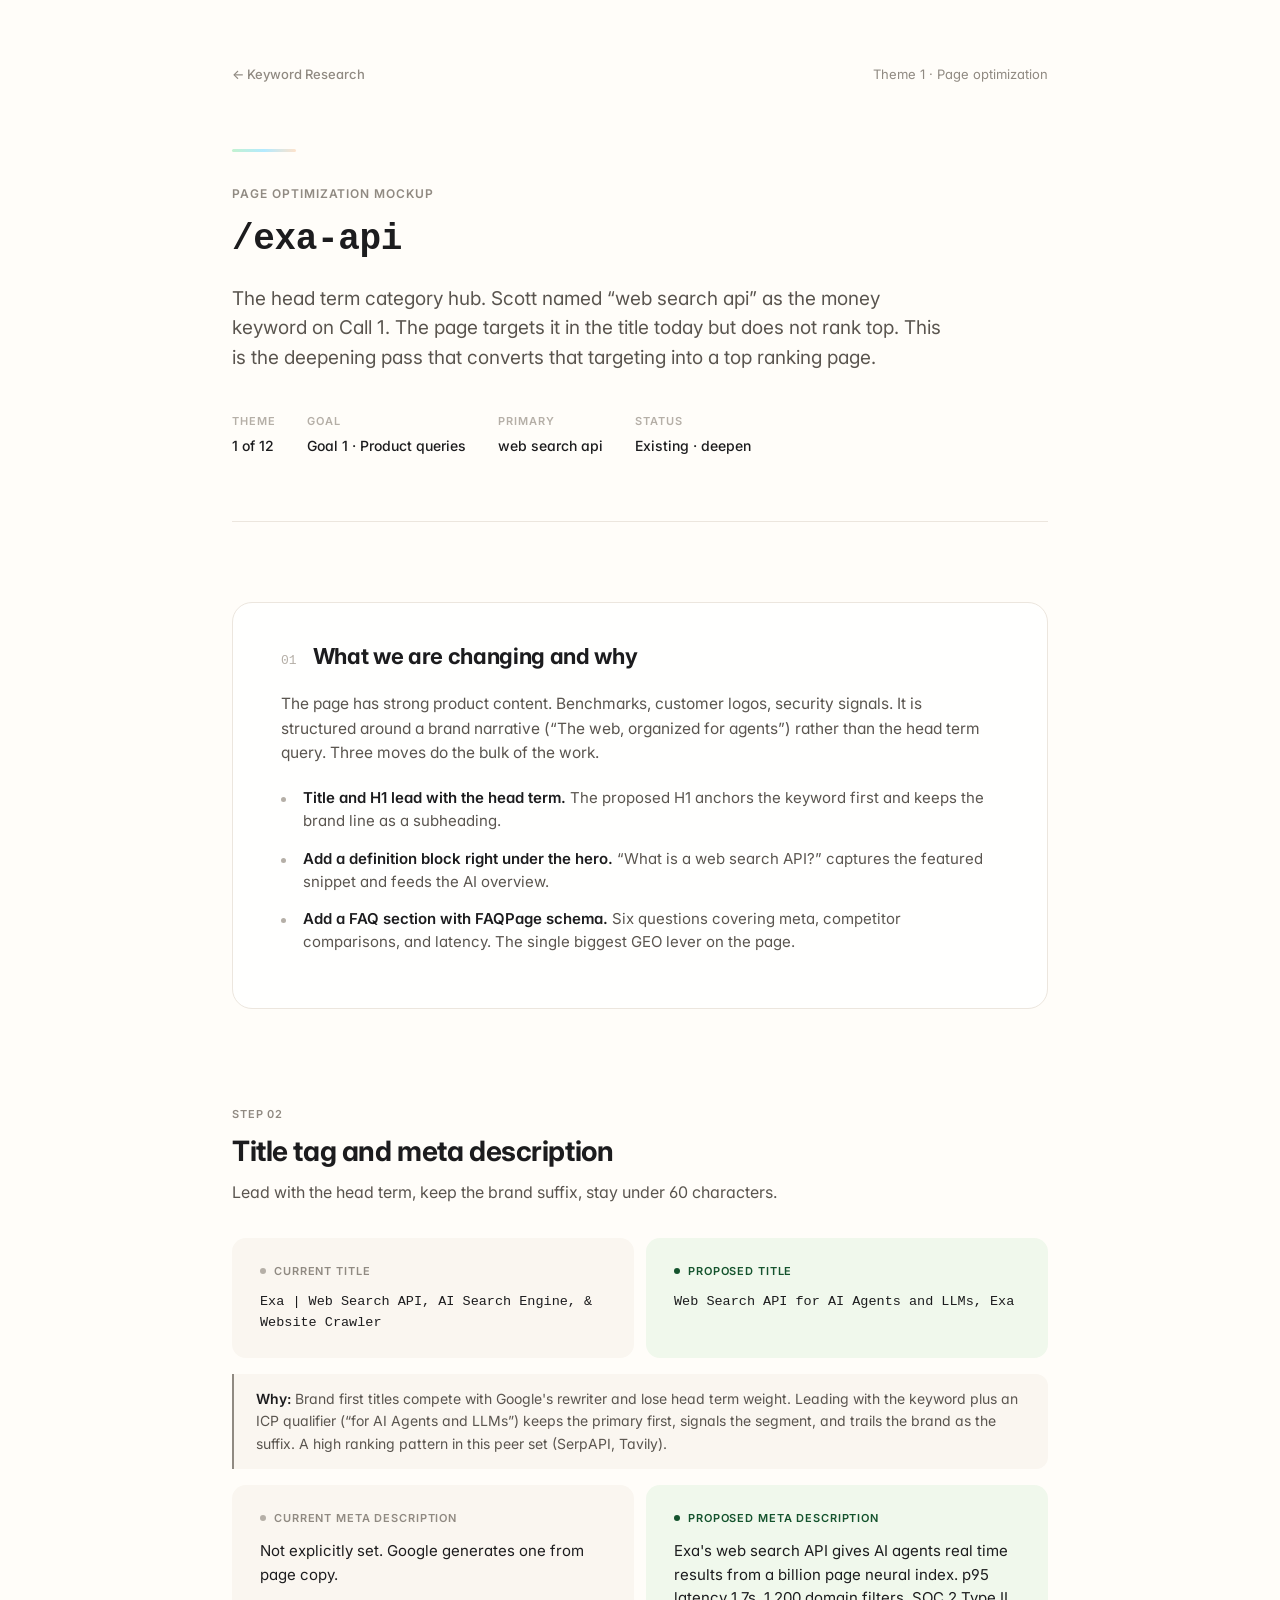
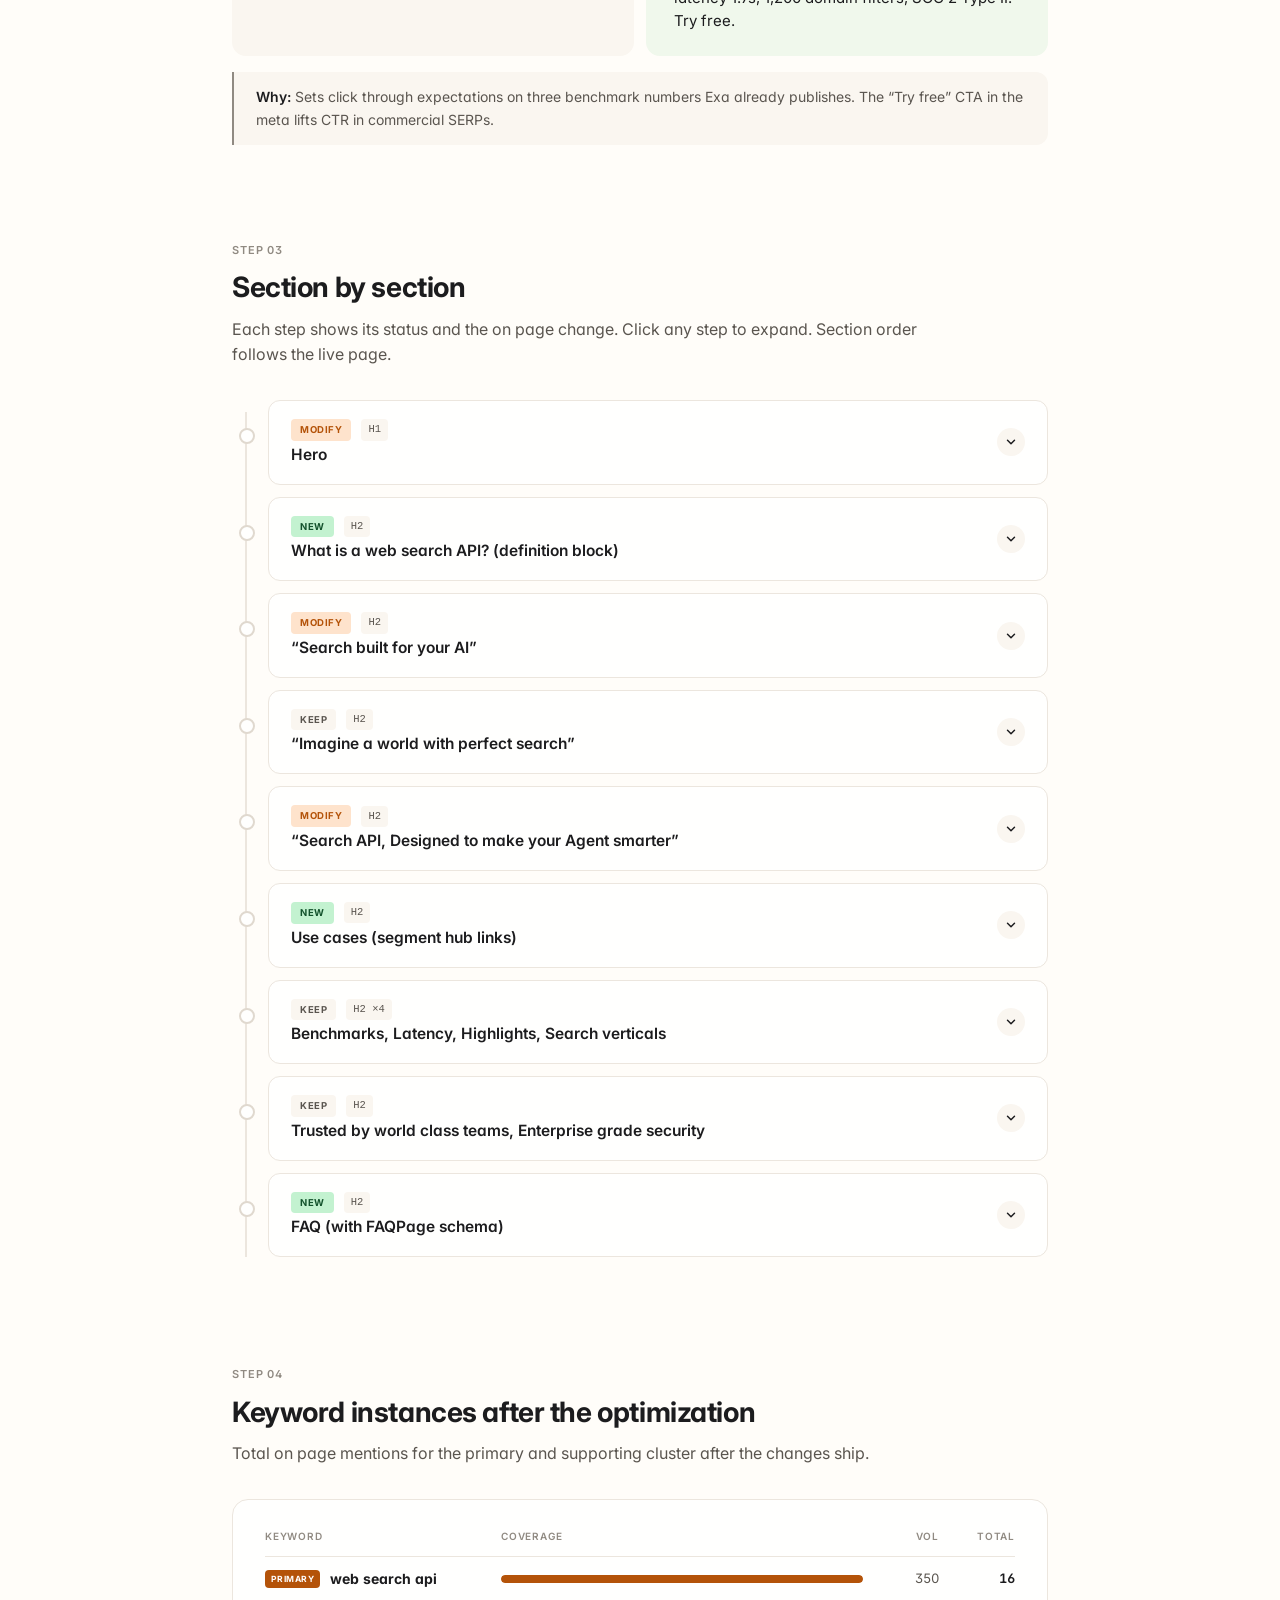
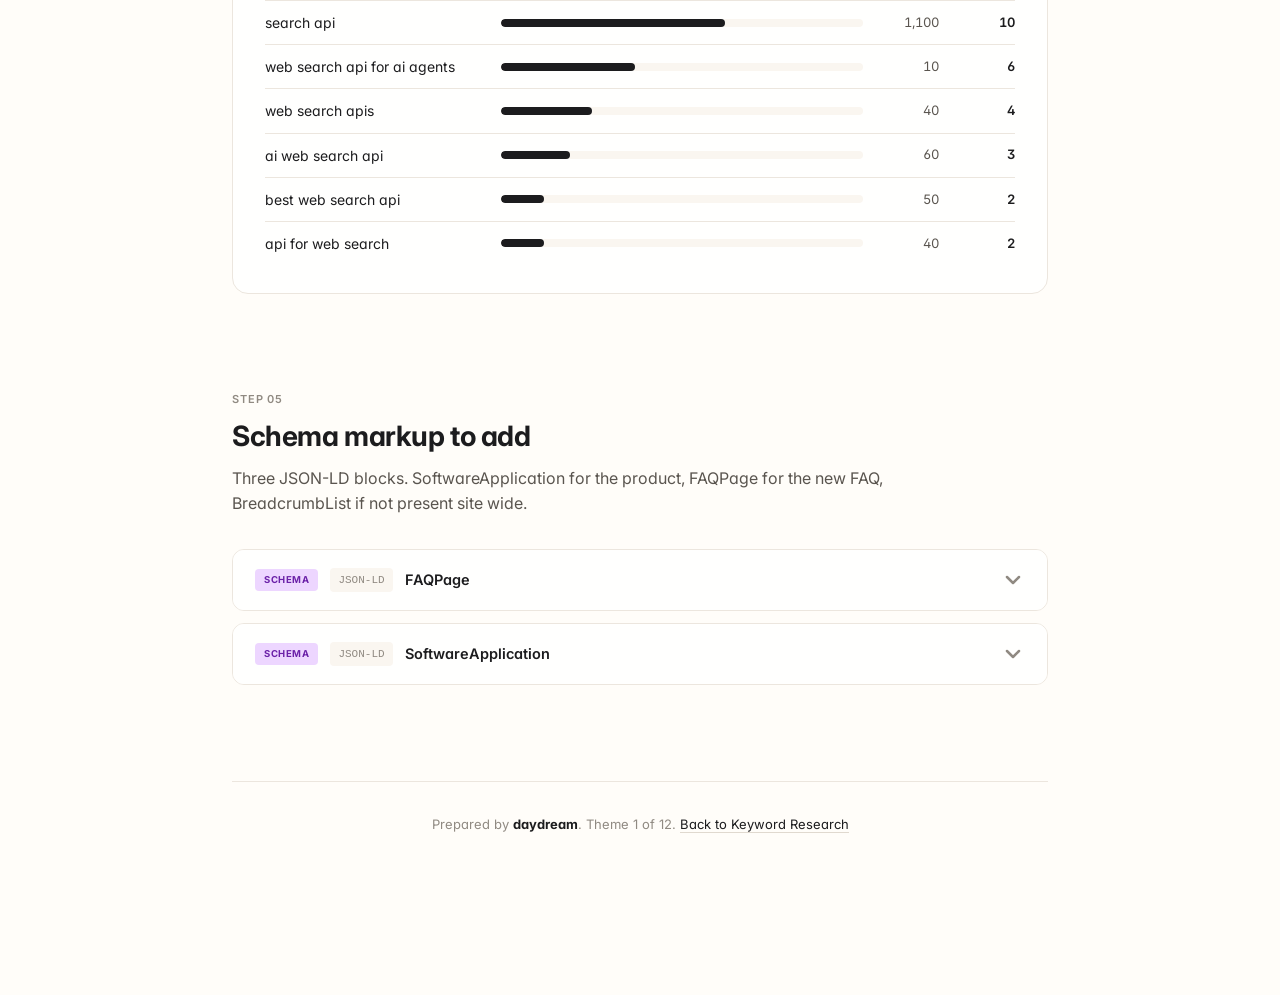
==== commit 46557552: "Simplify: collapsible steps, accordions, bar charts, no em dashes Interactivity throughout: - Theme " ====
--- a/optimization-exa-api.html
+++ b/optimization-exa-api.html
@@ -3,7 +3,7 @@
 <head>
 <meta charset="utf-8" />
 <meta name="viewport" content="width=device-width,initial-scale=1" />
-<title>Page Optimization · /exa-api — Exa × daydream</title>
+<title>Page Optimization · /exa-api</title>
 <link rel="preconnect" href="https://fonts.googleapis.com">
 <link rel="preconnect" href="https://fonts.gstatic.com" crossorigin>
 <link href="https://fonts.googleapis.com/css2?family=Inter:wght@400;500;600;700&display=swap" rel="stylesheet">
@@ -22,7 +22,7 @@
     <div class="eyebrow">Page optimization mockup</div>
     <h1 class="url-headline">/exa-api</h1>
     <p class="lede">
-      The head-term category hub. Scott named &ldquo;web search api&rdquo; as the money keyword on Call 1. The page targets it in the title today but doesn&rsquo;t rank top. This is the deepening pass that converts that targeting into a top-ranking page.
+      The head term category hub. Scott named &ldquo;web search api&rdquo; as the money keyword on Call 1. The page targets it in the title today but does not rank top. This is the deepening pass that converts that targeting into a top ranking page.
     </p>
     <div class="meta">
       <div><span class="lbl">Theme</span><span class="val">1 of 12</span></div>
@@ -32,30 +32,30 @@
     </div>
   </header>
 
-  <!-- Summary -->
+  <!-- Summary panel ──────────────────────────────────── -->
   <section class="section">
     <div class="panel">
       <div class="panel-header">
         <span class="num">01</span>
-        <h2>What we&rsquo;re changing and why</h2>
+        <h2>What we are changing and why</h2>
       </div>
       <p class="panel-lead">
-        The page has strong product content — benchmarks, customer logos, security signals. It&rsquo;s structured around a brand narrative (&ldquo;The web, organized for agents&rdquo;) rather than the head-term query. Three moves do the bulk of the work.
+        The page has strong product content. Benchmarks, customer logos, security signals. It is structured around a brand narrative (&ldquo;The web, organized for agents&rdquo;) rather than the head term query. Three moves do the bulk of the work.
       </p>
       <ul>
         <li><b>Title and H1 lead with the head term.</b> The proposed H1 anchors the keyword first and keeps the brand line as a subheading.</li>
-        <li><b>Add a definition block right under the hero.</b> &ldquo;What is a web search API?&rdquo; captures the featured snippet for the head term and feeds the AI overview.</li>
-        <li><b>Add a FAQ section with FAQPage schema.</b> Six questions covering meta + competitor comparisons + latency. The single biggest GEO lever on the page.</li>
+        <li><b>Add a definition block right under the hero.</b> &ldquo;What is a web search API?&rdquo; captures the featured snippet and feeds the AI overview.</li>
+        <li><b>Add a FAQ section with FAQPage schema.</b> Six questions covering meta, competitor comparisons, and latency. The single biggest GEO lever on the page.</li>
       </ul>
     </div>
   </section>
 
-  <!-- Title and meta -->
+  <!-- Title and meta ─────────────────────────────────── -->
   <section class="section">
     <div class="section-header">
       <div class="section-eyebrow">Step 02</div>
-      <h2>Title tag &amp; meta description</h2>
-      <p class="section-sub">The title tag is the single biggest on-page ranking signal. Lead with the head term, keep the brand suffix, stay under 60 characters.</p>
+      <h2>Title tag and meta description</h2>
+      <p class="section-sub">Lead with the head term, keep the brand suffix, stay under 60 characters.</p>
     </div>
 
     <div class="compare">
@@ -65,158 +65,210 @@
       </div>
       <div class="compare-col proposed">
         <div class="lbl">Proposed title</div>
-        <div class="val mono">Web Search API for AI Agents &amp; LLMs — Exa</div>
+        <div class="val mono">Web Search API for AI Agents and LLMs, Exa</div>
       </div>
     </div>
     <div class="rationale">
-      <b>Why:</b> Brand-first titles compete with Google&rsquo;s rewriter and lose head-term weight. Leading with the keyword + ICP qualifier (&ldquo;for AI Agents &amp; LLMs&rdquo;) keeps the primary first, signals the segment, and trails the brand as the suffix — a high-ranking pattern in this peer set (SerpAPI, Tavily).
+      <b>Why:</b> Brand first titles compete with Google's rewriter and lose head term weight. Leading with the keyword plus an ICP qualifier (&ldquo;for AI Agents and LLMs&rdquo;) keeps the primary first, signals the segment, and trails the brand as the suffix. A high ranking pattern in this peer set (SerpAPI, Tavily).
     </div>
 
     <div class="compare">
       <div class="compare-col">
         <div class="lbl">Current meta description</div>
-        <div class="val">Not explicitly set — Google is generating one from page copy.</div>
+        <div class="val">Not explicitly set. Google generates one from page copy.</div>
       </div>
       <div class="compare-col proposed">
         <div class="lbl">Proposed meta description</div>
-        <div class="val">Exa&rsquo;s web search API gives AI agents real-time results from a billion-page neural index. p95 latency 1.7s, 1,200-domain filters, SOC 2 Type II. Try free.</div>
+        <div class="val">Exa's web search API gives AI agents real time results from a billion page neural index. p95 latency 1.7s, 1,200 domain filters, SOC 2 Type II. Try free.</div>
       </div>
     </div>
     <div class="rationale">
-      <b>Why:</b> Sets click-through expectations on three benchmark numbers Exa already publishes. The &ldquo;Try free&rdquo; CTA lifts CTR in commercial SERPs.
-    </div>
-  </section>
-
-  <!-- Section-by-section -->
+      <b>Why:</b> Sets click through expectations on three benchmark numbers Exa already publishes. The &ldquo;Try free&rdquo; CTA in the meta lifts CTR in commercial SERPs.
+    </div>
+  </section>
+
+  <!-- Section by section steps timeline ──────────────── -->
   <section class="section">
     <div class="section-header">
       <div class="section-eyebrow">Step 03</div>
-      <h2>Section-by-section</h2>
-      <p class="section-sub">Each block shows its proposed status and the on-page change. Section order follows the live page.</p>
-    </div>
-
-    <div class="legend">
-      <span class="legend-item legend-keep"><span class="dot"></span>Keep</span>
-      <span class="legend-item legend-modify"><span class="dot"></span>Modify</span>
-      <span class="legend-item legend-new"><span class="dot"></span>New</span>
-      <span class="legend-item legend-schema"><span class="dot"></span>Schema</span>
-    </div>
-
-    <div class="wire">
-      <div class="wire-header"><span class="status status-modify">Modify</span><span class="tag">H1</span><span class="title">Hero</span></div>
-      <div class="wire-body">
-        <p><b>Current:</b> H1 &ldquo;The web, organized for agents&rdquo; · Sub &ldquo;One API for search, crawling, and research agents&rdquo;</p>
-        <p><b>Proposed:</b> H1 &ldquo;Web Search API for AI Agents&rdquo; · Sub &ldquo;The web, organized for agents — one API for search, crawling, and research.&rdquo;</p>
-        <p>Brand line moves to subheading; keyword anchors H1. Try-API-Free CTA stays primary; add a secondary &ldquo;Read the docs&rdquo; link for organic devs landing cold.</p>
-      </div>
-    </div>
-
-    <div class="wire">
-      <div class="wire-header"><span class="status status-new">New</span><span class="tag">H2</span><span class="title">What is a web search API? (definition block)</span></div>
-      <div class="wire-body">
-        <p>New section directly under the hero. A 60-90 word answer to the head-term&rsquo;s implicit definitional question. Optimized for the featured snippet and AI overview citation.</p>
-        <p><b>Draft copy:</b> &ldquo;A web search API is a programmatic interface that returns ranked results from a live index of the public web. Unlike scraping a search engine, a web search API exposes its own retrieval layer — including filters, freshness controls, and structured outputs — so AI agents and applications can pull data without rendering a browser or rotating proxies. Exa&rsquo;s web search API runs on a neural index of over a billion pages, returns p95 in under 1.7 seconds, and supports 1,200-domain filters.&rdquo;</p>
-      </div>
-    </div>
-
-    <div class="wire">
-      <div class="wire-header"><span class="status status-modify">Modify</span><span class="tag">H2</span><span class="title">&ldquo;Search built for your AI&rdquo;</span></div>
-      <div class="wire-body">
-        <p>Rename to <b>&ldquo;Web search API built for your AI&rdquo;</b> — adds a keyword variant to a high-on-page H2. Same content underneath.</p>
-      </div>
-    </div>
-
-    <div class="wire">
-      <div class="wire-header"><span class="status status-keep">Keep</span><span class="tag">H2</span><span class="title">&ldquo;Imagine a world with perfect search&rdquo;</span></div>
-      <div class="wire-body">
-        <p>Strong brand narrative copy. Leave as-is.</p>
-      </div>
-    </div>
-
-    <div class="wire">
-      <div class="wire-header"><span class="status status-modify">Modify</span><span class="tag">H2</span><span class="title">&ldquo;Search API — Designed to make your Agent smarter&rdquo;</span></div>
-      <div class="wire-body">
-        <p>Rename to <b>&ldquo;Web search API designed to make your agent smarter.&rdquo;</b> Drop the em-dash, add the head-term variant.</p>
-      </div>
-    </div>
-
-    <div class="wire">
-      <div class="wire-header"><span class="status status-new">New</span><span class="tag">H2</span><span class="title">Use cases (segment hub links)</span></div>
-      <div class="wire-body">
-        <p>New section linking forward to the three segment hubs being built in Themes 3–5.</p>
-        <ul>
-          <li><b>Coding agents</b> → <code>/solutions/coding-agents</code></li>
-          <li><b>AI agents &amp; RAG</b> → <code>/solutions/ai-agents</code></li>
-          <li><b>GTM intelligence</b> → <code>/solutions/gtm-intelligence</code></li>
-        </ul>
-        <p>Each card carries one customer logo (Cursor, Notion AI, HubSpot) for at-a-glance segment validation, and the segment&rsquo;s primary keyword as the card title.</p>
-      </div>
-    </div>
-
-    <div class="wire">
-      <div class="wire-header"><span class="status status-keep">Keep</span><span class="tag">H2 ×4</span><span class="title">Benchmarks · Latency · Highlights · Search verticals</span></div>
-      <div class="wire-body">
-        <p>Best content on the page — keep all of it. Add internal-link anchors to /versus/* and /integrations/* where natural; the latency section can link to /versus/tavily where Exa wins decisively on p95.</p>
-      </div>
-    </div>
-
-    <div class="wire">
-      <div class="wire-header"><span class="status status-keep">Keep</span><span class="tag">H2</span><span class="title">Trusted by world-class teams · Enterprise-grade security</span></div>
-      <div class="wire-body">
-        <p>Customer logos + SOC 2 / ZDR / SSO — trust signals that matter for the AI overview citation. Leave as-is.</p>
-      </div>
-    </div>
-
-    <div class="wire">
-      <div class="wire-header"><span class="status status-new">New</span><span class="tag">H2</span><span class="title">FAQ (with FAQPage schema)</span></div>
-      <div class="wire-body">
-        <p>Six questions chosen to compound across organic + AI surfaces. Each answer is 50-90 words and quotes a benchmark Exa already publishes.</p>
-        <ul>
-          <li>What is a web search API?</li>
-          <li>How does Exa&rsquo;s web search API work?</li>
-          <li>How is Exa different from Tavily, Brave, and SerpAPI? <i>(forward-links the three /versus pages)</i></li>
-          <li>What&rsquo;s the latency for Exa&rsquo;s web search API?</li>
-          <li>Does Exa&rsquo;s web search API return real-time data?</li>
-          <li>Which AI agents and LLM frameworks integrate with Exa?</li>
-        </ul>
-      </div>
-    </div>
-  </section>
-
-  <!-- Keyword instances -->
+      <h2>Section by section</h2>
+      <p class="section-sub">Each step shows its status and the on page change. Click any step to expand. Section order follows the live page.</p>
+    </div>
+
+    <div class="steps">
+
+      <div class="step">
+        <div class="step-header" data-toggle>
+          <div class="step-title-block">
+            <div class="step-eyebrow"><span class="step-status status-modify">Modify</span><span class="step-tag">H1</span></div>
+            <h3>Hero</h3>
+          </div>
+          <div class="step-chevron"><svg viewBox="0 0 24 24" fill="none" stroke="currentColor" stroke-width="2.5" stroke-linecap="round" stroke-linejoin="round"><polyline points="6 9 12 15 18 9"/></svg></div>
+        </div>
+        <div class="step-body">
+          <p><b>Current.</b> H1 &ldquo;The web, organized for agents&rdquo;. Sub &ldquo;One API for search, crawling, and research agents&rdquo;.</p>
+          <p><b>Proposed.</b> H1 &ldquo;Web Search API for AI Agents&rdquo;. Sub &ldquo;The web, organized for agents. One API for search, crawling, and research.&rdquo;</p>
+          <p>Brand line moves to subheading. Keyword anchors H1. Try API Free CTA stays primary. Add a secondary &ldquo;Read the docs&rdquo; link for organic devs landing cold.</p>
+        </div>
+      </div>
+
+      <div class="step">
+        <div class="step-header" data-toggle>
+          <div class="step-title-block">
+            <div class="step-eyebrow"><span class="step-status status-new">New</span><span class="step-tag">H2</span></div>
+            <h3>What is a web search API? (definition block)</h3>
+          </div>
+          <div class="step-chevron"><svg viewBox="0 0 24 24" fill="none" stroke="currentColor" stroke-width="2.5" stroke-linecap="round" stroke-linejoin="round"><polyline points="6 9 12 15 18 9"/></svg></div>
+        </div>
+        <div class="step-body">
+          <p>New section directly under the hero. A 60 to 90 word answer to the head term's implicit definitional question. Optimized for the featured snippet and the AI overview citation.</p>
+          <p><b>Draft copy.</b> &ldquo;A web search API is a programmatic interface that returns ranked results from a live index of the public web. Unlike scraping a search engine, a web search API exposes its own retrieval layer (filters, freshness controls, structured outputs) so AI agents and applications can pull data without rendering a browser or rotating proxies. Exa's web search API runs on a neural index of over a billion pages, returns p95 in under 1.7 seconds, and supports 1,200 domain filters.&rdquo;</p>
+        </div>
+      </div>
+
+      <div class="step">
+        <div class="step-header" data-toggle>
+          <div class="step-title-block">
+            <div class="step-eyebrow"><span class="step-status status-modify">Modify</span><span class="step-tag">H2</span></div>
+            <h3>&ldquo;Search built for your AI&rdquo;</h3>
+          </div>
+          <div class="step-chevron"><svg viewBox="0 0 24 24" fill="none" stroke="currentColor" stroke-width="2.5" stroke-linecap="round" stroke-linejoin="round"><polyline points="6 9 12 15 18 9"/></svg></div>
+        </div>
+        <div class="step-body">
+          <p>Rename to <b>&ldquo;Web search API built for your AI&rdquo;</b>. Adds a keyword variant to a high on page H2. Same content underneath.</p>
+        </div>
+      </div>
+
+      <div class="step">
+        <div class="step-header" data-toggle>
+          <div class="step-title-block">
+            <div class="step-eyebrow"><span class="step-status status-keep">Keep</span><span class="step-tag">H2</span></div>
+            <h3>&ldquo;Imagine a world with perfect search&rdquo;</h3>
+          </div>
+          <div class="step-chevron"><svg viewBox="0 0 24 24" fill="none" stroke="currentColor" stroke-width="2.5" stroke-linecap="round" stroke-linejoin="round"><polyline points="6 9 12 15 18 9"/></svg></div>
+        </div>
+        <div class="step-body">
+          <p>Strong brand narrative copy. Leave as is.</p>
+        </div>
+      </div>
+
+      <div class="step">
+        <div class="step-header" data-toggle>
+          <div class="step-title-block">
+            <div class="step-eyebrow"><span class="step-status status-modify">Modify</span><span class="step-tag">H2</span></div>
+            <h3>&ldquo;Search API, Designed to make your Agent smarter&rdquo;</h3>
+          </div>
+          <div class="step-chevron"><svg viewBox="0 0 24 24" fill="none" stroke="currentColor" stroke-width="2.5" stroke-linecap="round" stroke-linejoin="round"><polyline points="6 9 12 15 18 9"/></svg></div>
+        </div>
+        <div class="step-body">
+          <p>Rename to <b>&ldquo;Web search API designed to make your agent smarter.&rdquo;</b> Adds the head term variant.</p>
+        </div>
+      </div>
+
+      <div class="step">
+        <div class="step-header" data-toggle>
+          <div class="step-title-block">
+            <div class="step-eyebrow"><span class="step-status status-new">New</span><span class="step-tag">H2</span></div>
+            <h3>Use cases (segment hub links)</h3>
+          </div>
+          <div class="step-chevron"><svg viewBox="0 0 24 24" fill="none" stroke="currentColor" stroke-width="2.5" stroke-linecap="round" stroke-linejoin="round"><polyline points="6 9 12 15 18 9"/></svg></div>
+        </div>
+        <div class="step-body">
+          <p>New section linking forward to the three segment hubs being built in Themes 3 to 5.</p>
+          <ul>
+            <li><b>Coding agents</b>, <code>/solutions/coding-agents</code></li>
+            <li><b>AI agents and RAG</b>, <code>/solutions/ai-agents</code></li>
+            <li><b>GTM intelligence</b>, <code>/solutions/gtm-intelligence</code></li>
+          </ul>
+          <p>Each card carries one customer logo (Cursor, Notion AI, HubSpot) for at a glance segment validation, and the segment's primary keyword as the card title.</p>
+        </div>
+      </div>
+
+      <div class="step">
+        <div class="step-header" data-toggle>
+          <div class="step-title-block">
+            <div class="step-eyebrow"><span class="step-status status-keep">Keep</span><span class="step-tag">H2 ×4</span></div>
+            <h3>Benchmarks, Latency, Highlights, Search verticals</h3>
+          </div>
+          <div class="step-chevron"><svg viewBox="0 0 24 24" fill="none" stroke="currentColor" stroke-width="2.5" stroke-linecap="round" stroke-linejoin="round"><polyline points="6 9 12 15 18 9"/></svg></div>
+        </div>
+        <div class="step-body">
+          <p>Best content on the page. Keep all of it. Add internal link anchors to /versus and /integrations where natural. The latency section can link to /versus/tavily where Exa wins decisively on p95.</p>
+        </div>
+      </div>
+
+      <div class="step">
+        <div class="step-header" data-toggle>
+          <div class="step-title-block">
+            <div class="step-eyebrow"><span class="step-status status-keep">Keep</span><span class="step-tag">H2</span></div>
+            <h3>Trusted by world class teams, Enterprise grade security</h3>
+          </div>
+          <div class="step-chevron"><svg viewBox="0 0 24 24" fill="none" stroke="currentColor" stroke-width="2.5" stroke-linecap="round" stroke-linejoin="round"><polyline points="6 9 12 15 18 9"/></svg></div>
+        </div>
+        <div class="step-body">
+          <p>Customer logos plus SOC 2, ZDR, SSO. Trust signals that matter for the AI overview citation. Leave as is.</p>
+        </div>
+      </div>
+
+      <div class="step">
+        <div class="step-header" data-toggle>
+          <div class="step-title-block">
+            <div class="step-eyebrow"><span class="step-status status-new">New</span><span class="step-tag">H2</span></div>
+            <h3>FAQ (with FAQPage schema)</h3>
+          </div>
+          <div class="step-chevron"><svg viewBox="0 0 24 24" fill="none" stroke="currentColor" stroke-width="2.5" stroke-linecap="round" stroke-linejoin="round"><polyline points="6 9 12 15 18 9"/></svg></div>
+        </div>
+        <div class="step-body">
+          <p>Six questions chosen to compound across organic and AI surfaces. Each answer is 50 to 90 words and quotes a benchmark Exa already publishes.</p>
+          <ul>
+            <li>What is a web search API?</li>
+            <li>How does Exa's web search API work?</li>
+            <li>How is Exa different from Tavily, Brave, and SerpAPI? <i>(forward links the three /versus pages)</i></li>
+            <li>What is the latency for Exa's web search API?</li>
+            <li>Does Exa's web search API return real time data?</li>
+            <li>Which AI agents and LLM frameworks integrate with Exa?</li>
+          </ul>
+        </div>
+      </div>
+
+    </div>
+  </section>
+
+  <!-- Keyword instances bar chart ────────────────────── -->
   <section class="section">
     <div class="section-header">
       <div class="section-eyebrow">Step 04</div>
       <h2>Keyword instances after the optimization</h2>
-      <p class="section-sub">Target placements for the primary keyword and its supporting cluster. Count = on-page mentions after the changes ship.</p>
-    </div>
-    <table class="kw-instances">
-      <thead>
-        <tr><th>Keyword</th><th class="right">Volume</th><th class="center">Title</th><th class="center">H1</th><th class="center">H2/H3</th><th class="center">Body</th><th class="right">Total</th></tr>
-      </thead>
-      <tbody>
-        <tr class="primary-row"><td>web search api</td><td class="right">350</td><td class="center">1</td><td class="center">1</td><td class="center">3</td><td class="center">11</td><td class="right">16</td></tr>
-        <tr><td>search api</td><td class="right">1,100</td><td class="center">—</td><td class="center">—</td><td class="center">2</td><td class="center">8</td><td class="right">10</td></tr>
-        <tr><td>web search apis</td><td class="right">40</td><td class="center">—</td><td class="center">—</td><td class="center">1</td><td class="center">3</td><td class="right">4</td></tr>
-        <tr><td>ai web search api</td><td class="right">60</td><td class="center">—</td><td class="center">—</td><td class="center">1</td><td class="center">2</td><td class="right">3</td></tr>
-        <tr><td>web search api for ai agents</td><td class="right">10</td><td class="center">1</td><td class="center">1</td><td class="center">1</td><td class="center">3</td><td class="right">6</td></tr>
-        <tr><td>best web search api</td><td class="right">50</td><td class="center">—</td><td class="center">—</td><td class="center">—</td><td class="center">2</td><td class="right">2</td></tr>
-        <tr><td>api for web search</td><td class="right">40</td><td class="center">—</td><td class="center">—</td><td class="center">—</td><td class="center">2</td><td class="right">2</td></tr>
-      </tbody>
-    </table>
-  </section>
-
-  <!-- Schema -->
+      <p class="section-sub">Total on page mentions for the primary and supporting cluster after the changes ship.</p>
+    </div>
+    <div class="kw-chart">
+      <div class="kw-chart-row header"><div>Keyword</div><div>Coverage</div><div style="text-align:right">Vol</div><div style="text-align:right">Total</div></div>
+      <div class="kw-chart-row primary"><div class="kw"><span class="pri-tag">Primary</span>web search api</div><div class="bar-track"><div class="bar-fill" style="width:100%"></div></div><div class="vol">350</div><div class="count">16</div></div>
+      <div class="kw-chart-row"><div class="kw">search api</div><div class="bar-track"><div class="bar-fill" style="width:62%"></div></div><div class="vol">1,100</div><div class="count">10</div></div>
+      <div class="kw-chart-row"><div class="kw">web search api for ai agents</div><div class="bar-track"><div class="bar-fill" style="width:37%"></div></div><div class="vol">10</div><div class="count">6</div></div>
+      <div class="kw-chart-row"><div class="kw">web search apis</div><div class="bar-track"><div class="bar-fill" style="width:25%"></div></div><div class="vol">40</div><div class="count">4</div></div>
+      <div class="kw-chart-row"><div class="kw">ai web search api</div><div class="bar-track"><div class="bar-fill" style="width:19%"></div></div><div class="vol">60</div><div class="count">3</div></div>
+      <div class="kw-chart-row"><div class="kw">best web search api</div><div class="bar-track"><div class="bar-fill" style="width:12%"></div></div><div class="vol">50</div><div class="count">2</div></div>
+      <div class="kw-chart-row"><div class="kw">api for web search</div><div class="bar-track"><div class="bar-fill" style="width:12%"></div></div><div class="vol">40</div><div class="count">2</div></div>
+    </div>
+  </section>
+
+  <!-- Schema accordion ──────────────────────────────── -->
   <section class="section">
     <div class="section-header">
       <div class="section-eyebrow">Step 05</div>
       <h2>Schema markup to add</h2>
-      <p class="section-sub">Three JSON-LD blocks. <b>SoftwareApplication</b> for the product itself, <b>FAQPage</b> for the new FAQ section, <b>BreadcrumbList</b> if not present site-wide.</p>
-    </div>
-
-    <div class="wire">
-      <div class="wire-header"><span class="status status-schema">Schema</span><span class="tag">JSON-LD</span><span class="title">FAQPage</span></div>
-      <div class="wire-body">
+      <p class="section-sub">Three JSON-LD blocks. SoftwareApplication for the product, FAQPage for the new FAQ, BreadcrumbList if not present site wide.</p>
+    </div>
+
+    <div class="accordion">
+      <div class="accordion-head" data-toggle>
+        <span class="badge status-schema">Schema</span>
+        <span class="a-tag">JSON-LD</span>
+        <span class="a-title">FAQPage</span>
+        <svg class="a-chevron" viewBox="0 0 24 24" fill="none" stroke="currentColor" stroke-width="2.5" stroke-linecap="round" stroke-linejoin="round"><polyline points="6 9 12 15 18 9"/></svg>
+      </div>
+      <div class="accordion-body">
 <pre>{
   "@context": "https://schema.org",
   "@type": "FAQPage",
@@ -234,18 +286,23 @@
       "name": "How is Exa different from Tavily, Brave, and SerpAPI?",
       "acceptedAnswer": {
         "@type": "Answer",
-        "text": "Exa runs on a neural index of over a billion pages — results are ranked by meaning, not by keyword overlap with a SERP. p95 latency under 1.7s vs. 3.8s-5.1s for keyword-based competitors on the WebWalker benchmark."
+        "text": "Exa runs on a neural index of over a billion pages, results are ranked by meaning not by keyword overlap with a SERP. p95 latency under 1.7s vs 3.8s to 5.1s for keyword based competitors on the WebWalker benchmark."
       }
     }
-    /* … 4 more questions … */
+    /* 4 more questions */
   ]
 }</pre>
       </div>
     </div>
 
-    <div class="wire">
-      <div class="wire-header"><span class="status status-schema">Schema</span><span class="tag">JSON-LD</span><span class="title">SoftwareApplication</span></div>
-      <div class="wire-body">
+    <div class="accordion">
+      <div class="accordion-head" data-toggle>
+        <span class="badge status-schema">Schema</span>
+        <span class="a-tag">JSON-LD</span>
+        <span class="a-title">SoftwareApplication</span>
+        <svg class="a-chevron" viewBox="0 0 24 24" fill="none" stroke="currentColor" stroke-width="2.5" stroke-linecap="round" stroke-linejoin="round"><polyline points="6 9 12 15 18 9"/></svg>
+      </div>
+      <div class="accordion-body">
 <pre>{
   "@context": "https://schema.org",
   "@type": "SoftwareApplication",
@@ -256,17 +313,27 @@
     "@type": "Offer",
     "price": "0",
     "priceCurrency": "USD",
-    "description": "Free tier with $10 in credits, then pay-as-you-go"
+    "description": "Free tier with $10 in credits, then pay as you go"
   }
 }</pre>
       </div>
     </div>
+
   </section>
 
   <footer class="foot">
-    Prepared by <span class="wordmark">daydream</span> · Theme 1 of 12 · <a href="/">Back to Keyword Research</a>
+    Prepared by <span class="wordmark">daydream</span>. Theme 1 of 12. <a href="/">Back to Keyword Research</a>
   </footer>
 
 </div>
+
+<script>
+document.querySelectorAll(".step-header[data-toggle]").forEach((h) => {
+  h.addEventListener("click", () => h.closest(".step").classList.toggle("open"));
+});
+document.querySelectorAll(".accordion-head[data-toggle]").forEach((h) => {
+  h.addEventListener("click", () => h.closest(".accordion").classList.toggle("open"));
+});
+</script>
 </body>
 </html>
--- a/styles.css
+++ b/styles.css
@@ -1,26 +1,23 @@
 /* ─────────────────────────────────────────────────────────
-   Exa × daydream — Keyword Research design system
-   Apple-style restraint: generous whitespace, strong type,
-   restrained color, thin lines.
+   Exa × daydream Keyword Research
+   Calm design system: generous whitespace, real interactivity,
+   no em dashes anywhere in the copy.
    ───────────────────────────────────────────────────────── */
 
 :root {
-  /* Surfaces */
   --bg: #FFFDF9;
   --surface: #FFFFFE;
   --surface-2: #FAF6F0;
-
-  /* Text */
+  --surface-3: #F4EEE5;
+
   --ink: #1C1C1E;
   --ink-secondary: #5A554F;
   --ink-tertiary: #908A82;
   --ink-quiet: #B5AFA7;
 
-  /* Lines */
   --hairline: #ECE6DE;
   --hairline-strong: #E0D9CF;
 
-  /* Accents — daydream palette, used sparingly */
   --accent-green: #C3F2D0;
   --accent-green-ink: #14532D;
   --accent-blue: #B3EAFF;
@@ -32,26 +29,19 @@
   --accent-red: #FFD6E5;
   --accent-red-ink: #9F1239;
 
-  /* Brand gradient — used only on hero rule */
   --gradient: linear-gradient(90deg, #C3F2D0 0%, #B3EAFF 50%, #FEE3CC 100%);
 
-  /* Type */
   --font-sans: 'Inter', -apple-system, BlinkMacSystemFont, system-ui, sans-serif;
   --font-mono: ui-monospace, 'SF Mono', SFMono-Regular, Menlo, Consolas, monospace;
 
-  /* Rhythm */
-  --shadow-soft: 0 1px 2px rgba(28, 28, 30, 0.04), 0 8px 24px rgba(28, 28, 30, 0.04);
-  --shadow-hover: 0 2px 4px rgba(28, 28, 30, 0.06), 0 16px 40px rgba(28, 28, 30, 0.08);
+  --shadow-soft: 0 1px 2px rgba(28,28,30,0.04), 0 8px 24px rgba(28,28,30,0.04);
+  --shadow-hover: 0 2px 4px rgba(28,28,30,0.06), 0 16px 40px rgba(28,28,30,0.08);
 }
 
 * { box-sizing: border-box; }
 *::selection { background: var(--accent-amber); color: var(--ink); }
 
-html, body {
-  background: var(--bg);
-  margin: 0;
-  padding: 0;
-}
+html, body { background: var(--bg); margin: 0; padding: 0; }
 
 body {
   font-family: var(--font-sans);
@@ -71,409 +61,237 @@
 }
 a:hover { border-bottom-color: var(--ink); }
 
-/* ── Layout containers ──────────────────────────────── */
-.page {
-  max-width: 880px;
-  margin: 0 auto;
-  padding: 64px 32px 160px;
-}
-.page-wide {
-  max-width: 1120px;
-  margin: 0 auto;
-  padding: 64px 32px 160px;
-}
+/* ── Page containers ─────────────────────────────────── */
+.page { max-width: 880px; margin: 0 auto; padding: 64px 32px 160px; }
+.page-wide { max-width: 1120px; margin: 0 auto; padding: 64px 32px 160px; }
 @media (max-width: 720px) {
   .page, .page-wide { padding: 40px 20px 96px; }
 }
 
-/* ── Topbar (breadcrumb) ─────────────────────────────── */
+/* ── Topbar ──────────────────────────────────────────── */
 .topbar {
-  display: flex;
-  align-items: center;
-  justify-content: space-between;
-  margin-bottom: 64px;
-  font-size: 13px;
-  color: var(--ink-tertiary);
+  display: flex; align-items: center; justify-content: space-between;
+  margin-bottom: 64px; font-size: 13px; color: var(--ink-tertiary);
 }
 .topbar a { color: var(--ink-tertiary); border: none; font-weight: 500; }
 .topbar a:hover { color: var(--ink); }
-.topbar .wordmark {
-  font-weight: 700;
-  color: var(--ink);
-  letter-spacing: -0.01em;
-  border: none;
-}
-
-/* ── Hero ───────────────────────────────────────────── */
+.topbar .wordmark { font-weight: 700; color: var(--ink); border: none; }
+
+/* ── Hero ────────────────────────────────────────────── */
 .hero {
-  padding-bottom: 64px;
-  margin-bottom: 80px;
+  padding-bottom: 64px; margin-bottom: 80px;
   border-bottom: 1px solid var(--hairline);
 }
 .hero .gradient-rule {
-  width: 64px;
-  height: 3px;
-  background: var(--gradient);
-  border-radius: 2px;
-  margin-bottom: 32px;
+  width: 64px; height: 3px; background: var(--gradient);
+  border-radius: 2px; margin-bottom: 32px;
 }
 .hero .eyebrow {
-  font-size: 12px;
-  font-weight: 600;
-  letter-spacing: 0.08em;
-  text-transform: uppercase;
-  color: var(--ink-tertiary);
-  margin-bottom: 16px;
+  font-size: 12px; font-weight: 600; letter-spacing: 0.08em;
+  text-transform: uppercase; color: var(--ink-tertiary); margin-bottom: 16px;
 }
 .hero h1 {
-  font-size: 48px;
-  font-weight: 700;
-  line-height: 1.1;
-  letter-spacing: -0.025em;
-  color: var(--ink);
-  margin: 0 0 24px;
-}
+  font-size: 48px; font-weight: 700; line-height: 1.1;
+  letter-spacing: -0.025em; color: var(--ink); margin: 0 0 24px;
+}
+.hero h1.url-headline { font-family: var(--font-mono); font-size: 36px; letter-spacing: -0.01em; }
 .hero .lede {
-  font-size: 19px;
-  line-height: 1.55;
-  color: var(--ink-secondary);
-  max-width: 720px;
-  margin: 0;
-  font-weight: 400;
+  font-size: 19px; line-height: 1.55; color: var(--ink-secondary);
+  max-width: 720px; margin: 0; font-weight: 400;
 }
 .hero .meta {
-  display: flex;
-  flex-wrap: wrap;
-  gap: 32px;
-  margin-top: 40px;
-  font-size: 13px;
-  color: var(--ink-tertiary);
-}
-.hero .meta > div {
-  display: flex;
-  flex-direction: column;
-  gap: 4px;
-}
+  display: flex; flex-wrap: wrap; gap: 32px; margin-top: 40px;
+  font-size: 13px; color: var(--ink-tertiary);
+}
+.hero .meta > div { display: flex; flex-direction: column; gap: 4px; }
 .hero .meta .lbl {
-  font-size: 11px;
-  font-weight: 600;
-  letter-spacing: 0.08em;
-  text-transform: uppercase;
-  color: var(--ink-quiet);
-}
-.hero .meta .val {
-  font-size: 14px;
-  color: var(--ink);
-  font-weight: 500;
-}
+  font-size: 11px; font-weight: 600; letter-spacing: 0.08em;
+  text-transform: uppercase; color: var(--ink-quiet);
+}
+.hero .meta .val { font-size: 14px; color: var(--ink); font-weight: 500; }
 @media (max-width: 720px) {
   .hero h1 { font-size: 36px; }
+  .hero h1.url-headline { font-size: 26px; }
   .hero .lede { font-size: 17px; }
 }
 
-/* For optimization sub-pages — show the URL as the headline */
-.hero h1.url-headline {
-  font-family: var(--font-mono);
-  font-size: 36px;
-  letter-spacing: -0.01em;
-}
-@media (max-width: 720px) {
-  .hero h1.url-headline { font-size: 26px; }
-}
-
-/* ── Section ────────────────────────────────────────── */
-.section {
-  margin: 96px 0;
-}
+/* ── Section ─────────────────────────────────────────── */
+.section { margin: 96px 0; }
 .section:first-of-type { margin-top: 0; }
-.section-header {
-  margin-bottom: 32px;
-}
+.section-header { margin-bottom: 32px; }
 .section-eyebrow {
-  font-size: 11px;
-  font-weight: 600;
-  letter-spacing: 0.08em;
-  text-transform: uppercase;
-  color: var(--ink-tertiary);
-  margin-bottom: 12px;
+  font-size: 11px; font-weight: 600; letter-spacing: 0.08em;
+  text-transform: uppercase; color: var(--ink-tertiary); margin-bottom: 12px;
 }
 .section h2 {
-  font-size: 28px;
-  font-weight: 700;
-  line-height: 1.2;
-  letter-spacing: -0.015em;
-  color: var(--ink);
-  margin: 0 0 12px;
+  font-size: 28px; font-weight: 700; line-height: 1.2;
+  letter-spacing: -0.015em; color: var(--ink); margin: 0 0 12px;
 }
 .section .section-sub {
-  font-size: 16px;
-  line-height: 1.6;
-  color: var(--ink-secondary);
-  max-width: 720px;
-  margin: 0;
-}
-
-/* ── Goals key (5 goal rows) ────────────────────────── */
+  font-size: 16px; line-height: 1.6; color: var(--ink-secondary);
+  max-width: 720px; margin: 0;
+}
+
+/* ── Goals key ───────────────────────────────────────── */
 .goals-key {
-  display: grid;
-  grid-template-columns: 1fr;
-  gap: 4px;
-  margin-top: 32px;
-  background: var(--surface);
-  border-radius: 16px;
-  border: 1px solid var(--hairline);
-  overflow: hidden;
+  display: grid; grid-template-columns: 1fr; margin-top: 32px;
+  background: var(--surface); border-radius: 16px;
+  border: 1px solid var(--hairline); overflow: hidden;
 }
 .goal-row {
-  display: grid;
-  grid-template-columns: 88px 1fr 1fr;
-  gap: 24px;
-  padding: 24px 28px;
-  align-items: center;
+  display: grid; grid-template-columns: 88px 1fr 1fr; gap: 24px;
+  padding: 24px 28px; align-items: center;
   border-bottom: 1px solid var(--hairline);
-  background: var(--surface);
 }
 .goal-row:last-child { border-bottom: none; }
 .goal-row .num {
-  font-size: 11px;
-  font-weight: 600;
-  letter-spacing: 0.08em;
-  text-transform: uppercase;
-  color: var(--ink-tertiary);
-}
-.goal-row .label {
-  font-size: 15px;
-  font-weight: 600;
-  color: var(--ink);
-  line-height: 1.4;
-}
-.goal-row .description {
-  font-size: 13.5px;
-  color: var(--ink-secondary);
-  line-height: 1.5;
-}
+  font-size: 11px; font-weight: 600; letter-spacing: 0.08em;
+  text-transform: uppercase; color: var(--ink-tertiary);
+}
+.goal-row .label { font-size: 15px; font-weight: 600; line-height: 1.4; }
+.goal-row .description { font-size: 13.5px; color: var(--ink-secondary); line-height: 1.5; }
 @media (max-width: 720px) {
   .goal-row { grid-template-columns: 1fr; gap: 6px; padding: 20px 24px; }
 }
 
-/* ── Coverage table ──────────────────────────────────── */
+/* ── Coverage accordion ──────────────────────────────── */
 .coverage {
+  background: var(--surface); border: 1px solid var(--hairline);
+  border-radius: 16px; overflow: hidden; margin-top: 32px;
+}
+.cov-group { border-bottom: 1px solid var(--hairline); }
+.cov-group:last-child { border-bottom: none; }
+.cov-group-header {
+  display: flex; align-items: center; gap: 16px;
+  padding: 22px 32px; cursor: pointer; user-select: none;
   background: var(--surface);
-  border: 1px solid var(--hairline);
-  border-radius: 16px;
-  overflow: hidden;
-  margin-top: 32px;
-}
-.coverage-group {
-  padding: 20px 32px 12px;
-  font-size: 11px;
-  font-weight: 600;
-  letter-spacing: 0.08em;
-  text-transform: uppercase;
-  color: var(--ink-tertiary);
-  background: var(--surface-2);
+  transition: background 0.15s ease;
+}
+.cov-group-header:hover { background: var(--surface-2); }
+.cov-group-header.open { background: var(--surface-2); border-bottom: 1px solid var(--hairline); }
+.cov-group-header .source {
+  font-size: 14px; font-weight: 600; color: var(--ink);
+  letter-spacing: -0.005em;
+}
+.cov-group-header .source-meta {
+  font-size: 12px; color: var(--ink-tertiary); font-weight: 500;
+}
+.cov-group-header .tag {
+  font-size: 10px; font-weight: 600; padding: 3px 9px; border-radius: 100px;
+  letter-spacing: 0.04em; text-transform: uppercase;
+  background: var(--surface-2); border: 1px solid var(--hairline);
+  color: var(--ink-secondary);
+}
+.cov-group-header .count {
+  margin-left: auto; font-size: 12px; color: var(--ink-tertiary);
+  font-variant-numeric: tabular-nums;
+}
+.cov-group-header .chevron {
+  width: 18px; height: 18px; color: var(--ink-tertiary);
+  transition: transform 0.2s ease;
+}
+.cov-group-header.open .chevron { transform: rotate(180deg); color: var(--ink); }
+.cov-group-body { display: none; }
+.cov-group-body.open { display: block; }
+.cov-row {
+  display: grid; grid-template-columns: 1.2fr 1fr 100px; gap: 24px;
+  padding: 18px 32px; align-items: center;
   border-top: 1px solid var(--hairline);
-  border-bottom: 1px solid var(--hairline);
-  display: flex;
-  align-items: center;
-  gap: 12px;
-}
-.coverage-group:first-child { border-top: none; }
-.coverage-group .tag {
-  font-size: 10px;
-  font-weight: 600;
-  padding: 3px 9px;
-  border-radius: 100px;
-  letter-spacing: 0.04em;
-  text-transform: uppercase;
-  background: var(--surface);
-  border: 1px solid var(--hairline);
-  color: var(--ink-secondary);
-}
-.coverage-row {
-  display: grid;
-  grid-template-columns: 1.2fr 1fr 100px;
-  gap: 24px;
-  padding: 22px 32px;
-  border-bottom: 1px solid var(--hairline);
-  align-items: center;
-  cursor: pointer;
-  transition: background 0.15s ease;
-}
-.coverage-row:hover { background: var(--surface-2); }
-.coverage-row:last-child { border-bottom: none; }
-.coverage-input {
-  font-size: 14px;
-  color: var(--ink);
-  line-height: 1.5;
-}
-.coverage-input .kind {
-  display: inline-block;
-  font-size: 10px;
-  font-weight: 600;
-  padding: 2px 8px;
-  border-radius: 4px;
-  background: var(--surface-2);
-  color: var(--ink-tertiary);
-  letter-spacing: 0.04em;
-  text-transform: uppercase;
-  margin-right: 10px;
-  vertical-align: middle;
-}
-.coverage-theme {
-  font-size: 13px;
-  color: var(--ink-secondary);
-  line-height: 1.5;
-}
-.coverage-theme b { color: var(--ink); font-weight: 600; }
-.coverage-theme code {
-  font-family: var(--font-mono);
-  font-size: 12px;
-  color: var(--ink-secondary);
-}
-.coverage-status {
-  display: inline-flex;
-  align-items: center;
-  gap: 6px;
-  font-size: 12px;
-  font-weight: 600;
-  color: var(--ink-secondary);
-}
-.coverage-status::before {
-  content: "";
-  width: 6px;
-  height: 6px;
-  border-radius: 50%;
+  cursor: pointer; transition: background 0.15s ease;
+}
+.cov-row:hover { background: var(--surface-2); }
+.cov-row .input { font-size: 13.5px; color: var(--ink); line-height: 1.5; }
+.cov-row .input .kind {
+  display: inline-block; font-size: 9.5px; font-weight: 600;
+  padding: 2px 7px; border-radius: 4px;
+  background: var(--surface-2); color: var(--ink-tertiary);
+  letter-spacing: 0.04em; text-transform: uppercase; margin-right: 10px;
+}
+.cov-row .theme {
+  font-size: 12.5px; color: var(--ink-secondary); line-height: 1.5;
+}
+.cov-row .theme b { color: var(--ink); font-weight: 600; }
+.cov-row .theme code { font-family: var(--font-mono); font-size: 11.5px; }
+.cov-row .status {
+  display: inline-flex; align-items: center; gap: 6px;
+  font-size: 12px; font-weight: 600; color: var(--ink-secondary);
+}
+.cov-row .status::before {
+  content: ""; width: 6px; height: 6px; border-radius: 50%;
   background: var(--accent-green-ink);
 }
 @media (max-width: 720px) {
-  .coverage-row { grid-template-columns: 1fr; gap: 10px; padding: 20px 24px; }
-  .coverage-group { padding: 16px 24px 10px; }
-}
-
-/* ── Roll-up stats ───────────────────────────────────── */
+  .cov-row { grid-template-columns: 1fr; gap: 8px; padding: 16px 24px; }
+  .cov-group-header { padding: 18px 24px; }
+}
+
+/* ── Stats row ───────────────────────────────────────── */
 .stats {
-  display: grid;
-  grid-template-columns: repeat(auto-fit, minmax(180px, 1fr));
-  gap: 0;
-  margin-top: 32px;
-  background: var(--surface);
-  border: 1px solid var(--hairline);
-  border-radius: 16px;
-  overflow: hidden;
-}
-.stat {
-  padding: 28px 32px;
-  border-right: 1px solid var(--hairline);
-}
+  display: grid; grid-template-columns: repeat(auto-fit, minmax(180px, 1fr));
+  margin-top: 32px; background: var(--surface);
+  border: 1px solid var(--hairline); border-radius: 16px; overflow: hidden;
+}
+.stat { padding: 28px 32px; border-right: 1px solid var(--hairline); }
 .stat:last-child { border-right: none; }
 .stat .stat-lbl {
-  font-size: 11px;
-  font-weight: 600;
-  letter-spacing: 0.08em;
-  text-transform: uppercase;
-  color: var(--ink-tertiary);
-  margin-bottom: 8px;
+  font-size: 11px; font-weight: 600; letter-spacing: 0.08em;
+  text-transform: uppercase; color: var(--ink-tertiary); margin-bottom: 8px;
 }
 .stat .stat-val {
-  font-size: 32px;
-  font-weight: 700;
-  line-height: 1;
-  letter-spacing: -0.02em;
-  color: var(--ink);
-  margin-bottom: 8px;
+  font-size: 32px; font-weight: 700; line-height: 1;
+  letter-spacing: -0.02em; margin-bottom: 8px;
   font-variant-numeric: tabular-nums;
 }
-.stat .stat-sub {
-  font-size: 12.5px;
-  color: var(--ink-secondary);
-  line-height: 1.4;
-}
+.stat .stat-sub { font-size: 12.5px; color: var(--ink-secondary); line-height: 1.4; }
 @media (max-width: 720px) {
   .stat { border-right: none; border-bottom: 1px solid var(--hairline); }
   .stat:last-child { border-bottom: none; }
 }
 
-/* ── Theme card ──────────────────────────────────────── */
-.themes {
-  display: flex;
-  flex-direction: column;
-  gap: 16px;
-  margin-top: 32px;
-}
+/* ── Theme cards (collapsible) ───────────────────────── */
+.themes { display: flex; flex-direction: column; gap: 12px; margin-top: 32px; }
 .theme {
-  background: var(--surface);
-  border: 1px solid var(--hairline);
-  border-radius: 20px;
-  overflow: hidden;
-  transition: box-shadow 0.2s ease;
+  background: var(--surface); border: 1px solid var(--hairline);
+  border-radius: 16px; overflow: hidden;
+  transition: box-shadow 0.2s ease, border-color 0.2s ease;
 }
 .theme:hover { box-shadow: var(--shadow-soft); }
-
-.theme-header {
-  padding: 32px 36px 28px;
+.theme.open { box-shadow: var(--shadow-soft); border-color: var(--hairline-strong); }
+
+.theme-summary {
   display: grid;
-  grid-template-columns: 1fr auto;
-  gap: 24px;
-  align-items: start;
-  border-bottom: 1px solid var(--hairline);
-}
-.theme-title-block { min-width: 0; }
-.theme-meta-row {
-  display: flex;
-  align-items: center;
-  gap: 12px;
-  margin-bottom: 12px;
-}
-.theme-num {
-  font-size: 11px;
-  font-weight: 600;
-  letter-spacing: 0.08em;
-  text-transform: uppercase;
-  color: var(--ink-tertiary);
-}
-.theme-primary {
-  font-size: 26px;
-  font-weight: 700;
-  line-height: 1.2;
-  letter-spacing: -0.015em;
-  color: var(--ink);
-  margin: 0 0 8px;
-}
-.theme-target {
-  font-size: 13px;
-  color: var(--ink-secondary);
-  font-family: var(--font-mono);
-  display: flex;
-  flex-wrap: wrap;
-  align-items: center;
-  gap: 8px;
-}
-.theme-target .tag {
-  font-family: var(--font-sans);
-  font-size: 10px;
-  font-weight: 600;
-  padding: 3px 9px;
-  border-radius: 100px;
-  letter-spacing: 0.04em;
-  text-transform: uppercase;
+  grid-template-columns: 64px 1fr auto 120px 160px 28px;
+  gap: 20px; padding: 24px 28px; align-items: center;
+  cursor: pointer; user-select: none;
+}
+.theme-summary .t-num {
+  font-family: var(--font-mono); font-size: 12px; font-weight: 500;
+  color: var(--ink-quiet); letter-spacing: 0;
+}
+.theme-summary .t-primary { min-width: 0; }
+.theme-summary .t-primary h3 {
+  font-size: 19px; font-weight: 700; line-height: 1.25;
+  letter-spacing: -0.015em; margin: 0 0 4px;
+}
+.theme-summary .t-primary .target {
+  font-size: 12px; font-family: var(--font-mono); color: var(--ink-secondary);
+  display: flex; align-items: center; gap: 8px; flex-wrap: wrap;
+}
+.theme-summary .t-primary .target .tag {
+  font-family: var(--font-sans); font-size: 9.5px; font-weight: 600;
+  padding: 2px 8px; border-radius: 100px;
+  letter-spacing: 0.04em; text-transform: uppercase;
 }
 .tag-existing { background: var(--accent-green); color: var(--accent-green-ink); }
 .tag-deepen { background: var(--accent-blue); color: var(--accent-blue-ink); }
 .tag-new { background: var(--surface-2); color: var(--ink-secondary); }
 
-.goal-pill {
-  display: inline-flex;
-  align-items: center;
-  gap: 8px;
-  padding: 8px 14px;
-  border-radius: 100px;
-  font-size: 12px;
-  font-weight: 600;
-  letter-spacing: -0.005em;
-  white-space: nowrap;
-}
-.goal-pill .dot { width: 6px; height: 6px; border-radius: 50%; }
+.theme-summary .goal-pill {
+  display: inline-flex; align-items: center; gap: 8px;
+  padding: 6px 12px; border-radius: 100px;
+  font-size: 11.5px; font-weight: 600; white-space: nowrap;
+}
+.theme-summary .goal-pill .dot { width: 6px; height: 6px; border-radius: 50%; }
 .goal-1 { background: var(--accent-blue); color: var(--accent-blue-ink); }
 .goal-1 .dot { background: var(--accent-blue-ink); }
 .goal-2 { background: var(--accent-amber); color: var(--accent-amber-ink); }
@@ -485,484 +303,389 @@
 .goal-5 { background: var(--accent-red); color: var(--accent-red-ink); }
 .goal-5 .dot { background: var(--accent-red-ink); }
 
+.theme-summary .t-stats {
+  display: flex; gap: 16px; align-items: baseline;
+  font-variant-numeric: tabular-nums;
+}
+.theme-summary .t-stats .stat-mini {
+  display: flex; flex-direction: column; gap: 1px;
+}
+.theme-summary .t-stats .stat-mini .lbl {
+  font-size: 9.5px; font-weight: 600; letter-spacing: 0.06em;
+  text-transform: uppercase; color: var(--ink-tertiary);
+}
+.theme-summary .t-stats .stat-mini .val { font-size: 14px; font-weight: 600; }
+
+.theme-summary .t-volume-chart {
+  display: flex; flex-direction: column; gap: 4px;
+}
+.theme-summary .t-volume-chart .chart-lbl {
+  font-size: 9.5px; font-weight: 600; letter-spacing: 0.06em;
+  text-transform: uppercase; color: var(--ink-tertiary);
+}
+.theme-summary .t-volume-chart .chart-bar {
+  height: 6px; background: var(--surface-2); border-radius: 100px; overflow: hidden;
+}
+.theme-summary .t-volume-chart .chart-bar .fill {
+  height: 100%; background: var(--ink); border-radius: 100px;
+  transition: width 0.4s ease;
+}
+.theme-summary .t-volume-chart .chart-val {
+  font-size: 11px; color: var(--ink-secondary); font-variant-numeric: tabular-nums;
+}
+
+.theme-summary .chevron-cell {
+  display: flex; align-items: center; justify-content: center;
+  width: 28px; height: 28px; border-radius: 100px;
+  background: var(--surface-2); transition: background 0.15s ease, transform 0.2s ease;
+}
+.theme.open .theme-summary .chevron-cell {
+  background: var(--ink); color: var(--surface);
+}
+.theme-summary .chevron-cell svg { width: 14px; height: 14px; transition: transform 0.2s ease; }
+.theme.open .theme-summary .chevron-cell svg { transform: rotate(180deg); }
+
+.theme-body { display: none; border-top: 1px solid var(--hairline); }
+.theme.open .theme-body { display: block; }
+
 .theme-rationale {
-  padding: 28px 36px;
+  padding: 24px 28px; border-bottom: 1px solid var(--hairline);
+  background: var(--surface-2);
+}
+.theme-rationale .lbl {
+  font-size: 10.5px; font-weight: 600; letter-spacing: 0.08em;
+  text-transform: uppercase; color: var(--ink-tertiary); margin-bottom: 8px;
+}
+.theme-rationale p { font-size: 14.5px; line-height: 1.6; color: var(--ink-secondary); margin: 0; }
+
+.kw-table { padding: 0; }
+.kw-row {
+  display: grid; grid-template-columns: 1fr 100px 90px 90px;
+  align-items: center; padding: 14px 28px;
   border-bottom: 1px solid var(--hairline);
-}
-.theme-rationale .lbl {
-  font-size: 11px;
-  font-weight: 600;
-  letter-spacing: 0.08em;
-  text-transform: uppercase;
-  color: var(--ink-tertiary);
-  margin-bottom: 10px;
-}
-.theme-rationale p {
-  font-size: 15px;
-  line-height: 1.6;
-  color: var(--ink-secondary);
-  margin: 0;
-}
-
-.theme-table {
-  padding: 0;
-}
-.kw-row {
-  display: grid;
-  grid-template-columns: 1fr 100px 100px 100px;
-  align-items: center;
-  padding: 18px 36px;
-  border-bottom: 1px solid var(--hairline);
-  gap: 16px;
-  font-variant-numeric: tabular-nums;
+  gap: 16px; font-variant-numeric: tabular-nums;
 }
 .kw-row:last-child { border-bottom: none; }
 .kw-row.kw-header {
-  padding: 16px 36px;
-  background: var(--surface-2);
-  border-bottom: 1px solid var(--hairline);
-  font-size: 10px;
-  font-weight: 600;
-  letter-spacing: 0.08em;
-  text-transform: uppercase;
-  color: var(--ink-tertiary);
-}
-.kw-row.kw-primary {
-  background: var(--surface-2);
-}
-.kw-row.kw-primary .kw-name {
-  font-weight: 700;
-}
+  padding: 12px 28px; background: var(--surface-2);
+  font-size: 10px; font-weight: 600; letter-spacing: 0.08em;
+  text-transform: uppercase; color: var(--ink-tertiary);
+}
+.kw-row.kw-primary { background: var(--surface-2); }
+.kw-row.kw-primary .kw-name { font-weight: 700; }
 .kw-row .kw-name {
-  font-size: 15px;
-  color: var(--ink);
-  display: flex;
-  align-items: center;
-  gap: 12px;
+  font-size: 14px; color: var(--ink);
+  display: flex; align-items: center; gap: 12px;
 }
 .kw-row .primary-tag {
-  font-size: 9px;
-  font-weight: 700;
-  padding: 3px 8px;
-  border-radius: 4px;
-  background: var(--accent-amber-ink);
-  color: white;
-  letter-spacing: 0.06em;
-  text-transform: uppercase;
-}
-.kw-row .num {
-  text-align: right;
-  font-size: 14px;
-  color: var(--ink-secondary);
-}
-.kw-row .kd {
-  text-align: center;
-}
+  font-size: 8.5px; font-weight: 700; padding: 3px 7px;
+  border-radius: 4px; background: var(--accent-amber-ink); color: white;
+  letter-spacing: 0.06em; text-transform: uppercase;
+}
+.kw-row .num { text-align: right; font-size: 13.5px; color: var(--ink-secondary); }
+.kw-row .kd { text-align: center; }
 .kd-pill {
-  display: inline-block;
-  font-size: 13px;
-  font-weight: 600;
-  padding: 4px 10px;
-  border-radius: 8px;
-  font-variant-numeric: tabular-nums;
+  display: inline-block; font-size: 12.5px; font-weight: 600;
+  padding: 3px 10px; border-radius: 8px; font-variant-numeric: tabular-nums;
 }
 .kd-low { background: var(--accent-green); color: var(--accent-green-ink); }
 .kd-mid { background: var(--accent-amber); color: var(--accent-amber-ink); }
 .kd-high { background: var(--accent-red); color: var(--accent-red-ink); }
 .kd-na { background: var(--surface-2); color: var(--ink-quiet); }
 
-.theme-footer {
-  padding: 24px 36px;
-  background: var(--surface-2);
-  border-top: 1px solid var(--hairline);
-  display: flex;
-  gap: 40px;
-  align-items: center;
-  flex-wrap: wrap;
-}
-.theme-footer .stat-inline {
-  display: flex;
-  flex-direction: column;
-  gap: 2px;
-}
-.theme-footer .stat-inline .lbl {
-  font-size: 10px;
-  font-weight: 600;
-  letter-spacing: 0.08em;
-  text-transform: uppercase;
-  color: var(--ink-tertiary);
-}
-.theme-footer .stat-inline .val {
-  font-size: 16px;
-  font-weight: 600;
-  color: var(--ink);
-  font-variant-numeric: tabular-nums;
-}
-.theme-footer .actions {
-  margin-left: auto;
-  display: flex;
-  gap: 10px;
-  flex-wrap: wrap;
-}
+.theme-actions {
+  padding: 20px 28px; background: var(--surface-2);
+  display: flex; gap: 10px; flex-wrap: wrap;
+}
+
 .button {
-  display: inline-flex;
-  align-items: center;
-  gap: 8px;
-  padding: 11px 18px;
-  border-radius: 100px;
-  font-size: 13px;
-  font-weight: 600;
-  letter-spacing: -0.005em;
+  display: inline-flex; align-items: center; gap: 8px;
+  padding: 10px 18px; border-radius: 100px;
+  font-size: 13px; font-weight: 600; letter-spacing: -0.005em;
   border: 1px solid var(--hairline-strong);
-  background: var(--surface);
-  color: var(--ink);
-  transition: background 0.15s ease, border-color 0.15s ease;
-}
-.button:hover {
-  background: var(--ink);
-  color: var(--surface);
-  border-color: var(--ink);
-}
+  background: var(--surface); color: var(--ink);
+  transition: background 0.15s ease, border-color 0.15s ease, transform 0.15s ease;
+}
+.button:hover { background: var(--ink); color: var(--surface); border-color: var(--ink); }
 .button.primary {
-  background: var(--ink);
-  color: var(--surface);
-  border-color: var(--ink);
-}
-.button.primary:hover {
-  background: var(--accent-green-ink);
-  border-color: var(--accent-green-ink);
-}
+  background: var(--ink); color: var(--surface); border-color: var(--ink);
+}
+.button.primary:hover { background: var(--accent-green-ink); border-color: var(--accent-green-ink); }
 .button svg { flex-shrink: 0; }
 
-@media (max-width: 720px) {
-  .theme-header { padding: 24px 24px 20px; grid-template-columns: 1fr; }
-  .theme-rationale { padding: 20px 24px; }
-  .theme-rationale p { font-size: 14.5px; }
-  .kw-row { padding: 14px 24px; grid-template-columns: 1fr 70px 70px 70px; gap: 8px; font-size: 13px; }
-  .kw-row.kw-header { padding: 12px 24px; }
-  .theme-footer { padding: 20px 24px; gap: 24px; }
-  .theme-footer .actions { width: 100%; margin-left: 0; }
-  .theme-primary { font-size: 22px; }
-}
-
-/* ── Optimization sub-page styles ───────────────────── */
-
-/* Block panel — used heavily on sub-pages */
-.panel {
+@media (max-width: 920px) {
+  .theme-summary {
+    grid-template-columns: 1fr 28px;
+    gap: 16px;
+  }
+  .theme-summary .t-num { grid-row: 1; grid-column: 1; font-size: 11px; }
+  .theme-summary .t-primary { grid-row: 2; grid-column: 1; }
+  .theme-summary .goal-pill { grid-row: 1; grid-column: 1; justify-self: end; margin-right: 36px; }
+  .theme-summary .t-stats { grid-row: 3; grid-column: 1; }
+  .theme-summary .t-volume-chart { grid-row: 4; grid-column: 1; }
+  .theme-summary .chevron-cell { grid-row: 1; grid-column: 2; }
+  .kw-row { padding: 12px 24px; }
+}
+
+/* ── Steps timeline (sub-pages section-by-section) ───── */
+.steps {
+  position: relative;
+  padding-left: 36px;
+}
+.steps::before {
+  content: ""; position: absolute; left: 13px; top: 12px; bottom: 12px;
+  width: 2px; background: var(--hairline);
+}
+.step {
+  position: relative; padding-bottom: 12px;
+  background: transparent;
+}
+.step-header {
+  display: grid; grid-template-columns: 1fr auto;
+  align-items: center; gap: 16px;
+  padding: 18px 22px;
   background: var(--surface);
   border: 1px solid var(--hairline);
-  border-radius: 20px;
-  padding: 40px 48px;
-  margin-bottom: 16px;
-}
-.panel-header {
-  display: flex;
-  align-items: baseline;
-  gap: 16px;
-  margin-bottom: 24px;
-}
-.panel-header .num {
-  font-family: var(--font-mono);
-  font-size: 13px;
-  font-weight: 500;
-  color: var(--ink-quiet);
-  letter-spacing: 0;
-  flex-shrink: 0;
-}
-.panel-header h2 {
-  font-size: 22px;
-  font-weight: 700;
-  line-height: 1.25;
-  letter-spacing: -0.015em;
-  color: var(--ink);
-  margin: 0;
-}
-.panel-lead {
-  font-size: 15.5px;
-  line-height: 1.6;
-  color: var(--ink-secondary);
-  margin: 0 0 24px;
-  max-width: 720px;
-}
-.panel ul {
-  margin: 16px 0 0;
-  padding: 0;
-  list-style: none;
-}
-.panel ul li {
-  position: relative;
-  padding-left: 20px;
-  margin-bottom: 14px;
-  font-size: 15px;
-  line-height: 1.55;
-  color: var(--ink-secondary);
-}
-.panel ul li:before {
-  content: "";
-  position: absolute;
-  left: 0;
-  top: 11px;
-  width: 4px;
-  height: 4px;
-  border-radius: 50%;
-  background: var(--ink-quiet);
-}
-.panel ul li b {
-  color: var(--ink);
-  font-weight: 600;
-}
-
-@media (max-width: 720px) {
-  .panel { padding: 28px 24px; }
-}
-
-/* Before / after pair */
-.compare {
-  display: grid;
-  grid-template-columns: 1fr 1fr;
-  gap: 16px;
-  margin: 24px 0;
-}
-.compare-col {
-  background: var(--surface-2);
-  border-radius: 14px;
-  padding: 24px 28px;
-}
-.compare-col.proposed {
-  background: #F0F8EC;
-}
-.compare-col .lbl {
-  font-size: 11px;
-  font-weight: 600;
-  letter-spacing: 0.08em;
-  text-transform: uppercase;
-  color: var(--ink-tertiary);
-  margin-bottom: 12px;
-  display: flex;
-  align-items: center;
-  gap: 8px;
-}
-.compare-col .lbl::before {
-  content: "";
-  width: 6px;
-  height: 6px;
-  border-radius: 50%;
-  background: var(--ink-quiet);
-}
-.compare-col.proposed .lbl::before { background: var(--accent-green-ink); }
-.compare-col.proposed .lbl { color: var(--accent-green-ink); }
-.compare-col .val {
-  font-size: 15.5px;
-  line-height: 1.55;
-  color: var(--ink);
-}
-.compare-col .val.mono {
-  font-family: var(--font-mono);
-  font-size: 14px;
-  letter-spacing: -0.005em;
-}
-@media (max-width: 720px) {
-  .compare { grid-template-columns: 1fr; }
-}
-
-.rationale {
-  padding: 16px 24px;
-  background: var(--surface-2);
-  border-left: 2px solid var(--ink-tertiary);
-  border-radius: 0 12px 12px 0;
-  font-size: 14.5px;
-  line-height: 1.6;
-  color: var(--ink-secondary);
-  margin: 24px 0;
-}
-.rationale b { color: var(--ink); font-weight: 600; }
-
-/* Legend */
-.legend {
-  display: flex;
-  flex-wrap: wrap;
-  gap: 12px;
-  margin: 0 0 24px;
-}
-.legend-item {
-  display: inline-flex;
-  align-items: center;
-  gap: 8px;
-  padding: 8px 16px;
-  border-radius: 100px;
-  font-size: 12px;
-  font-weight: 600;
-  border: 1px solid var(--hairline);
-}
-.legend-item .dot {
-  width: 6px;
-  height: 6px;
-  border-radius: 50%;
-}
-.legend-keep { background: var(--surface); color: var(--ink-secondary); }
-.legend-keep .dot { background: var(--ink-quiet); }
-.legend-modify { background: var(--accent-amber); color: var(--accent-amber-ink); border-color: transparent; }
-.legend-modify .dot { background: var(--accent-amber-ink); }
-.legend-new { background: var(--accent-green); color: var(--accent-green-ink); border-color: transparent; }
-.legend-new .dot { background: var(--accent-green-ink); }
-.legend-schema { background: var(--accent-purple); color: var(--accent-purple-ink); border-color: transparent; }
-.legend-schema .dot { background: var(--accent-purple-ink); }
-
-/* Section wireframe blocks */
-.wire {
-  background: var(--surface);
-  border: 1px solid var(--hairline);
-  border-radius: 14px;
-  margin-bottom: 12px;
-  overflow: hidden;
-}
-.wire-header {
-  display: flex;
-  align-items: center;
-  gap: 12px;
-  padding: 18px 28px;
-  border-bottom: 1px solid var(--hairline);
-  background: var(--surface-2);
-}
-.wire-header .status {
-  font-size: 10px;
-  font-weight: 700;
-  letter-spacing: 0.06em;
-  text-transform: uppercase;
-  padding: 4px 10px;
-  border-radius: 4px;
-  flex-shrink: 0;
-}
-.status-keep { background: var(--surface); color: var(--ink-secondary); border: 1px solid var(--hairline); }
+  border-radius: 12px;
+  cursor: pointer; user-select: none;
+  transition: border-color 0.15s ease, background 0.15s ease;
+}
+.step-header:hover { border-color: var(--hairline-strong); }
+.step.open .step-header { border-color: var(--hairline-strong); background: var(--surface); }
+.step::before {
+  content: ""; position: absolute; left: -29px; top: 28px;
+  width: 12px; height: 12px; border-radius: 50%;
+  background: var(--surface); border: 2px solid var(--hairline-strong);
+  z-index: 2;
+}
+.step.open::before { background: var(--ink); border-color: var(--ink); }
+
+.step-header .step-title-block {
+  display: flex; flex-direction: column; gap: 4px;
+}
+.step-header .step-eyebrow {
+  display: flex; align-items: center; gap: 10px;
+  font-size: 11px; color: var(--ink-tertiary); font-weight: 500;
+}
+.step-header .step-tag {
+  font-family: var(--font-mono); font-size: 10.5px;
+  padding: 2px 7px; background: var(--surface-2);
+  border-radius: 4px; color: var(--ink-secondary);
+}
+.step-header .step-status {
+  font-size: 9.5px; font-weight: 700; letter-spacing: 0.06em;
+  text-transform: uppercase; padding: 3px 9px; border-radius: 4px;
+}
+.status-keep { background: var(--surface-2); color: var(--ink-secondary); }
 .status-modify { background: var(--accent-amber); color: var(--accent-amber-ink); }
 .status-new { background: var(--accent-green); color: var(--accent-green-ink); }
 .status-schema { background: var(--accent-purple); color: var(--accent-purple-ink); }
-.wire-header .tag {
-  font-family: var(--font-mono);
-  font-size: 11px;
-  color: var(--ink-tertiary);
-  padding: 3px 8px;
+
+.step-header h3 {
+  font-size: 15.5px; font-weight: 600; color: var(--ink);
+  margin: 0; line-height: 1.35;
+}
+
+.step-header .step-chevron {
+  width: 28px; height: 28px; border-radius: 100px;
+  background: var(--surface-2);
+  display: flex; align-items: center; justify-content: center;
+  transition: background 0.15s ease, transform 0.2s ease;
+}
+.step.open .step-header .step-chevron { background: var(--ink); color: var(--surface); }
+.step.open .step-header .step-chevron svg { transform: rotate(180deg); }
+.step-header .step-chevron svg { width: 14px; height: 14px; transition: transform 0.2s ease; }
+
+.step-body {
+  display: none;
+  padding: 18px 22px 24px;
+  margin-top: 4px;
+  font-size: 14.5px;
+  line-height: 1.65;
+  color: var(--ink-secondary);
+}
+.step.open .step-body { display: block; }
+
+.step-body p { margin: 0 0 12px; }
+.step-body p:last-child { margin-bottom: 0; }
+.step-body p b { color: var(--ink); font-weight: 600; }
+.step-body code {
+  font-family: var(--font-mono); font-size: 13px;
+  background: var(--surface-2); padding: 2px 6px;
+  border-radius: 4px; color: var(--ink);
+}
+.step-body ul { margin: 12px 0; padding: 0; list-style: none; }
+.step-body ul li {
+  position: relative; padding-left: 20px; margin-bottom: 8px;
+  font-size: 14.5px; line-height: 1.6; color: var(--ink-secondary);
+}
+.step-body ul li::before {
+  content: ""; position: absolute; left: 0; top: 11px;
+  width: 4px; height: 4px; border-radius: 50%; background: var(--ink-quiet);
+}
+.step-body ul li b { color: var(--ink); font-weight: 600; }
+
+/* ── Compare block (before / after) ──────────────────── */
+.compare {
+  display: grid; grid-template-columns: 1fr 1fr; gap: 12px;
+  margin: 16px 0;
+}
+.compare-col {
+  background: var(--surface-2); border-radius: 14px;
+  padding: 24px 28px;
+}
+.compare-col.proposed { background: #F0F8EC; }
+.compare-col .lbl {
+  font-size: 11px; font-weight: 600; letter-spacing: 0.08em;
+  text-transform: uppercase; color: var(--ink-tertiary); margin-bottom: 12px;
+  display: flex; align-items: center; gap: 8px;
+}
+.compare-col .lbl::before {
+  content: ""; width: 6px; height: 6px; border-radius: 50%; background: var(--ink-quiet);
+}
+.compare-col.proposed .lbl::before { background: var(--accent-green-ink); }
+.compare-col.proposed .lbl { color: var(--accent-green-ink); }
+.compare-col .val { font-size: 15px; line-height: 1.55; color: var(--ink); }
+.compare-col .val.mono { font-family: var(--font-mono); font-size: 13.5px; }
+@media (max-width: 720px) { .compare { grid-template-columns: 1fr; } }
+
+.rationale {
+  padding: 14px 22px; background: var(--surface-2);
+  border-left: 2px solid var(--ink-tertiary);
+  border-radius: 0 12px 12px 0;
+  font-size: 14px; line-height: 1.6; color: var(--ink-secondary);
+  margin: 16px 0;
+}
+.rationale b { color: var(--ink); font-weight: 600; }
+
+/* ── Summary panel (used on step 01) ─────────────────── */
+.panel {
+  background: var(--surface); border: 1px solid var(--hairline);
+  border-radius: 20px; padding: 40px 48px;
+}
+.panel-header {
+  display: flex; align-items: baseline; gap: 16px; margin-bottom: 20px;
+}
+.panel-header .num {
+  font-family: var(--font-mono); font-size: 13px; font-weight: 500;
+  color: var(--ink-quiet); flex-shrink: 0;
+}
+.panel-header h2 {
+  font-size: 22px; font-weight: 700; line-height: 1.25;
+  letter-spacing: -0.015em; margin: 0;
+}
+.panel-lead {
+  font-size: 15.5px; line-height: 1.6; color: var(--ink-secondary);
+  margin: 0 0 20px; max-width: 720px;
+}
+.panel ul { margin: 16px 0 0; padding: 0; list-style: none; }
+.panel ul li {
+  position: relative; padding-left: 22px; margin-bottom: 14px;
+  font-size: 15px; line-height: 1.55; color: var(--ink-secondary);
+}
+.panel ul li::before {
+  content: ""; position: absolute; left: 0; top: 11px;
+  width: 5px; height: 5px; border-radius: 50%; background: var(--ink-quiet);
+}
+.panel ul li b { color: var(--ink); font-weight: 600; }
+@media (max-width: 720px) { .panel { padding: 28px 24px; } }
+
+/* ── Code block ──────────────────────────────────────── */
+pre {
+  background: var(--surface-2); color: var(--ink);
+  border: 1px solid var(--hairline); border-radius: 12px;
+  padding: 18px 22px; font-size: 12.5px; line-height: 1.6;
+  overflow-x: auto; font-family: var(--font-mono);
+  margin: 14px 0; letter-spacing: -0.005em;
+}
+
+/* ── Schema accordion ────────────────────────────────── */
+.accordion {
+  background: var(--surface); border: 1px solid var(--hairline);
+  border-radius: 12px; overflow: hidden; margin-bottom: 12px;
+}
+.accordion-head {
+  display: flex; align-items: center; gap: 12px;
+  padding: 18px 22px; cursor: pointer; user-select: none;
   background: var(--surface);
-  border: 1px solid var(--hairline);
-  border-radius: 4px;
-  flex-shrink: 0;
-}
-.wire-header .title {
-  font-size: 14.5px;
-  font-weight: 600;
-  color: var(--ink);
-  flex: 1;
-}
-.wire-body {
-  padding: 24px 28px;
-}
-.wire-body p {
-  margin: 0 0 12px;
-  font-size: 14.5px;
-  line-height: 1.6;
-  color: var(--ink-secondary);
-}
-.wire-body p:last-child { margin-bottom: 0; }
-.wire-body p b { color: var(--ink); font-weight: 600; }
-.wire-body code {
-  font-family: var(--font-mono);
-  font-size: 13px;
-  background: var(--surface-2);
-  padding: 2px 6px;
-  border-radius: 4px;
-  color: var(--ink);
-}
-.wire-body ul {
-  margin: 12px 0;
-  padding: 0;
-  list-style: none;
-}
-.wire-body ul li {
-  position: relative;
-  padding-left: 20px;
-  margin-bottom: 8px;
-  font-size: 14.5px;
-  line-height: 1.55;
-  color: var(--ink-secondary);
-}
-.wire-body ul li:before {
-  content: "";
-  position: absolute;
-  left: 0;
-  top: 11px;
-  width: 4px;
-  height: 4px;
-  border-radius: 50%;
-  background: var(--ink-quiet);
-}
-.wire-body ul li b { color: var(--ink); font-weight: 600; }
-
-pre {
-  background: #F5EFE7;
-  color: var(--ink);
-  border: 1px solid var(--hairline);
-  border-radius: 12px;
-  padding: 20px 24px;
-  font-size: 13px;
-  line-height: 1.6;
-  overflow-x: auto;
-  font-family: var(--font-mono);
-  margin: 16px 0;
-  letter-spacing: -0.005em;
-}
-
-/* Keyword instances table — for sub-pages */
-.kw-instances {
-  width: 100%;
-  border-collapse: collapse;
-  margin-top: 16px;
-}
-.kw-instances th {
-  background: var(--surface-2);
-  padding: 14px 16px;
-  text-align: left;
-  font-size: 10.5px;
-  font-weight: 600;
-  letter-spacing: 0.08em;
-  text-transform: uppercase;
-  color: var(--ink-tertiary);
-  border-bottom: 1px solid var(--hairline);
-}
-.kw-instances th.center { text-align: center; }
-.kw-instances th.right { text-align: right; }
-.kw-instances td {
-  padding: 14px 16px;
-  border-bottom: 1px solid var(--hairline);
-  font-size: 14px;
-  color: var(--ink);
+  transition: background 0.15s ease;
+}
+.accordion-head:hover { background: var(--surface-2); }
+.accordion.open .accordion-head { background: var(--surface-2); border-bottom: 1px solid var(--hairline); }
+.accordion-head .badge {
+  font-size: 9.5px; font-weight: 700; padding: 3px 9px;
+  border-radius: 4px; letter-spacing: 0.06em; text-transform: uppercase;
+}
+.accordion-head .a-tag {
+  font-family: var(--font-mono); font-size: 11px;
+  color: var(--ink-tertiary); padding: 3px 8px;
+  background: var(--surface-2); border-radius: 4px;
+}
+.accordion-head .a-title {
+  font-size: 14.5px; font-weight: 600; color: var(--ink); flex: 1;
+}
+.accordion-head .a-chevron {
+  width: 24px; height: 24px; color: var(--ink-tertiary);
+  transition: transform 0.2s ease;
+}
+.accordion.open .a-chevron { transform: rotate(180deg); color: var(--ink); }
+.accordion-body { display: none; padding: 18px 22px 22px; }
+.accordion.open .accordion-body { display: block; }
+.accordion-body p { margin: 0 0 12px; font-size: 14.5px; line-height: 1.6; color: var(--ink-secondary); }
+.accordion-body p:last-child { margin-bottom: 0; }
+
+/* ── Keyword instances bar chart ─────────────────────── */
+.kw-chart {
+  background: var(--surface); border: 1px solid var(--hairline);
+  border-radius: 16px; padding: 28px 32px; margin-top: 16px;
+}
+.kw-chart-row {
+  display: grid; grid-template-columns: 220px 1fr 60px 60px;
+  gap: 16px; align-items: center;
+  padding: 10px 0; border-bottom: 1px solid var(--hairline);
   font-variant-numeric: tabular-nums;
 }
-.kw-instances td.center { text-align: center; }
-.kw-instances td.right { text-align: right; }
-.kw-instances tr:last-child td { border-bottom: none; }
-.kw-instances .primary-row { background: var(--surface-2); }
-.kw-instances .primary-row td { font-weight: 600; }
+.kw-chart-row:last-child { border-bottom: none; }
+.kw-chart-row.header {
+  font-size: 10px; font-weight: 600; letter-spacing: 0.08em;
+  text-transform: uppercase; color: var(--ink-tertiary);
+  padding: 0 0 12px;
+}
+.kw-chart-row .kw {
+  font-size: 14px; color: var(--ink); display: flex; align-items: center; gap: 10px;
+}
+.kw-chart-row.primary .kw { font-weight: 700; }
+.kw-chart-row .pri-tag {
+  font-size: 8.5px; font-weight: 700; padding: 2px 6px;
+  border-radius: 4px; background: var(--accent-amber-ink); color: white;
+  letter-spacing: 0.05em; text-transform: uppercase;
+}
+.kw-chart-row .bar-track {
+  height: 8px; background: var(--surface-2); border-radius: 100px; overflow: hidden;
+}
+.kw-chart-row .bar-fill {
+  height: 100%; background: var(--ink); border-radius: 100px;
+  transition: width 0.5s ease;
+}
+.kw-chart-row.primary .bar-fill { background: var(--accent-amber-ink); }
+.kw-chart-row .vol { font-size: 13px; color: var(--ink-secondary); text-align: right; }
+.kw-chart-row .count {
+  font-size: 13px; color: var(--ink); text-align: right; font-weight: 600;
+}
+
+@media (max-width: 720px) {
+  .kw-chart { padding: 22px 22px; }
+  .kw-chart-row { grid-template-columns: 1fr 50px 50px; gap: 10px; }
+  .kw-chart-row .bar-track { display: none; }
+}
 
 /* ── Footer ──────────────────────────────────────────── */
 .foot {
-  margin-top: 96px;
-  padding-top: 32px;
+  margin-top: 96px; padding-top: 32px;
   border-top: 1px solid var(--hairline);
-  text-align: center;
-  font-size: 13px;
-  color: var(--ink-tertiary);
-}
-.foot a { color: var(--ink-secondary); border-bottom-color: var(--hairline); }
-.foot a:hover { color: var(--ink); border-bottom-color: var(--ink); }
-.foot .wordmark {
-  font-weight: 700;
-  color: var(--ink);
-  border: none;
-  letter-spacing: -0.005em;
-}
-
-/* Anchor flash */
-.theme.flash, .panel.flash {
-  box-shadow: 0 0 0 4px rgba(255, 213, 87, 0.4);
-  transition: box-shadow 0.6s ease;
-}
+  text-align: center; font-size: 13px; color: var(--ink-tertiary);
+}
+.foot .wordmark { font-weight: 700; color: var(--ink); border: none; }
+
+/* Anchor flash for jump-to */
+.theme.flash, .panel.flash { box-shadow: 0 0 0 4px rgba(255, 213, 87, 0.4); transition: box-shadow 0.6s ease; }
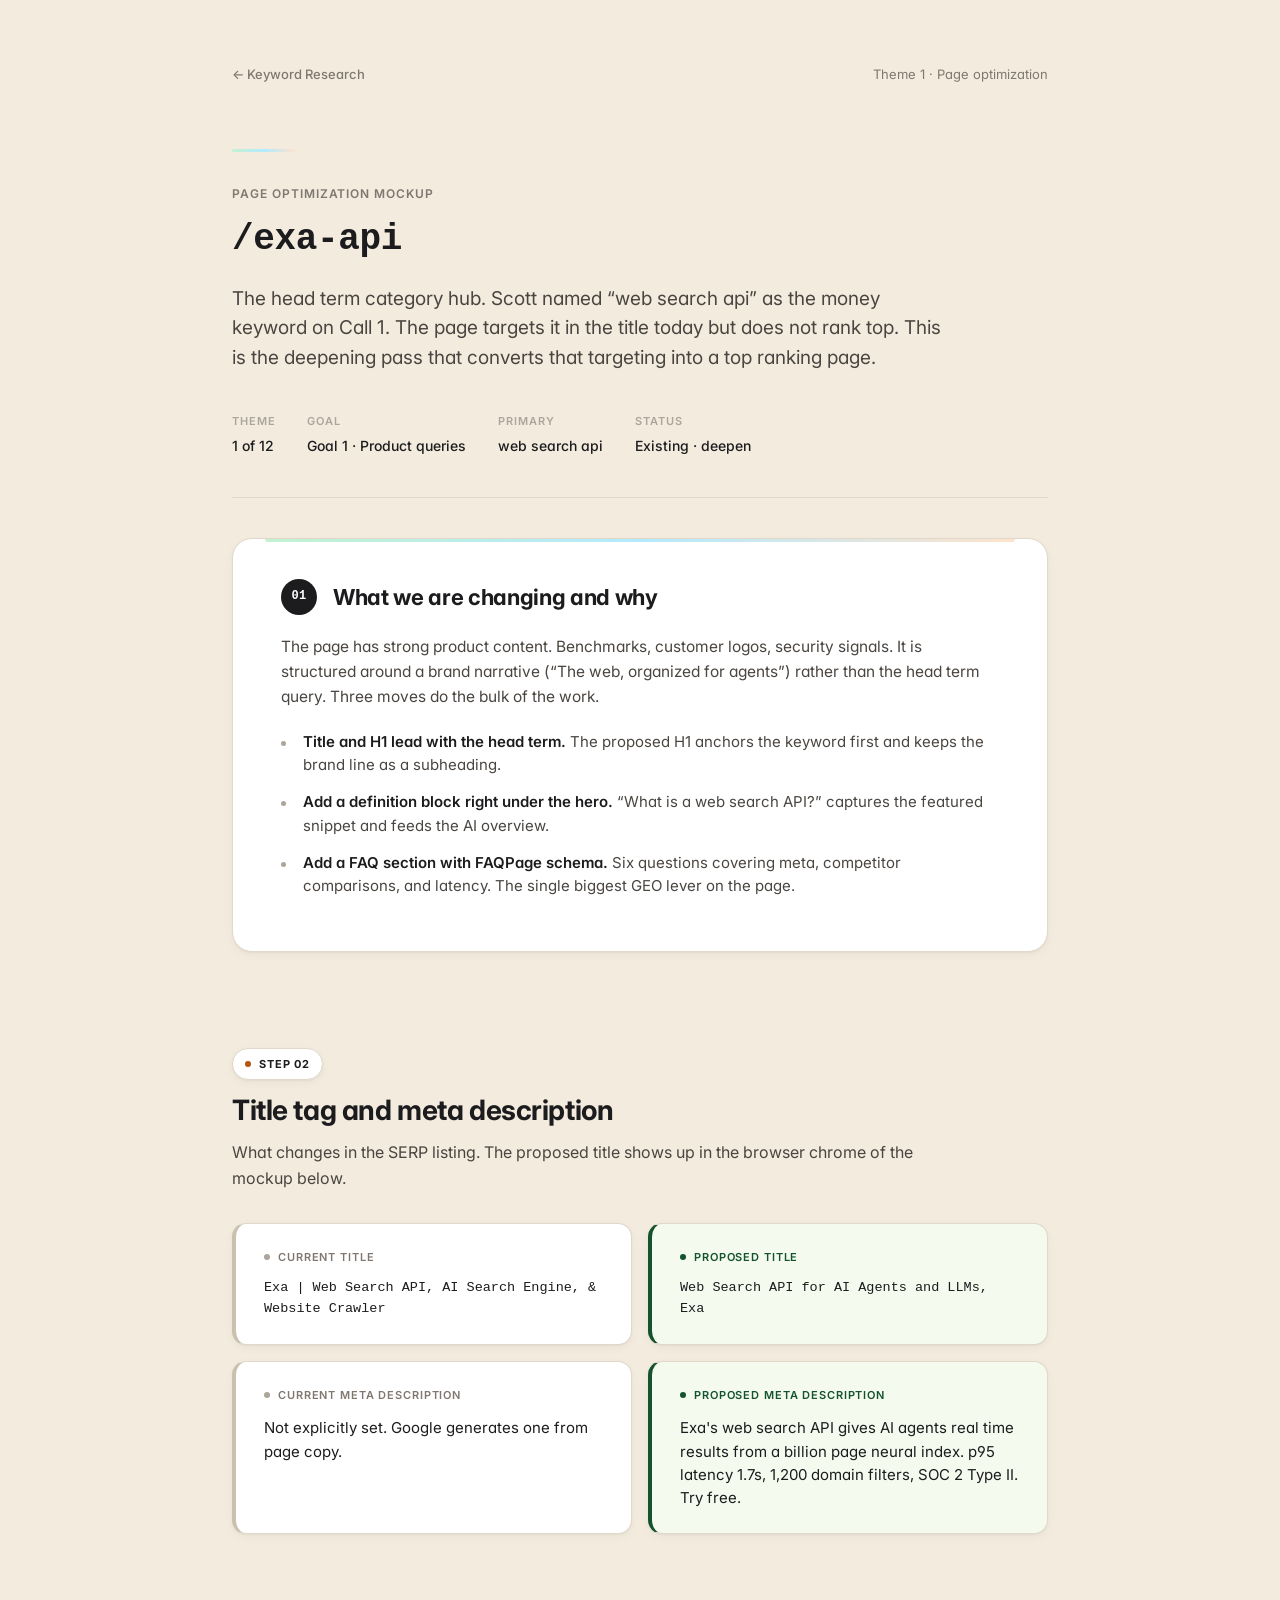
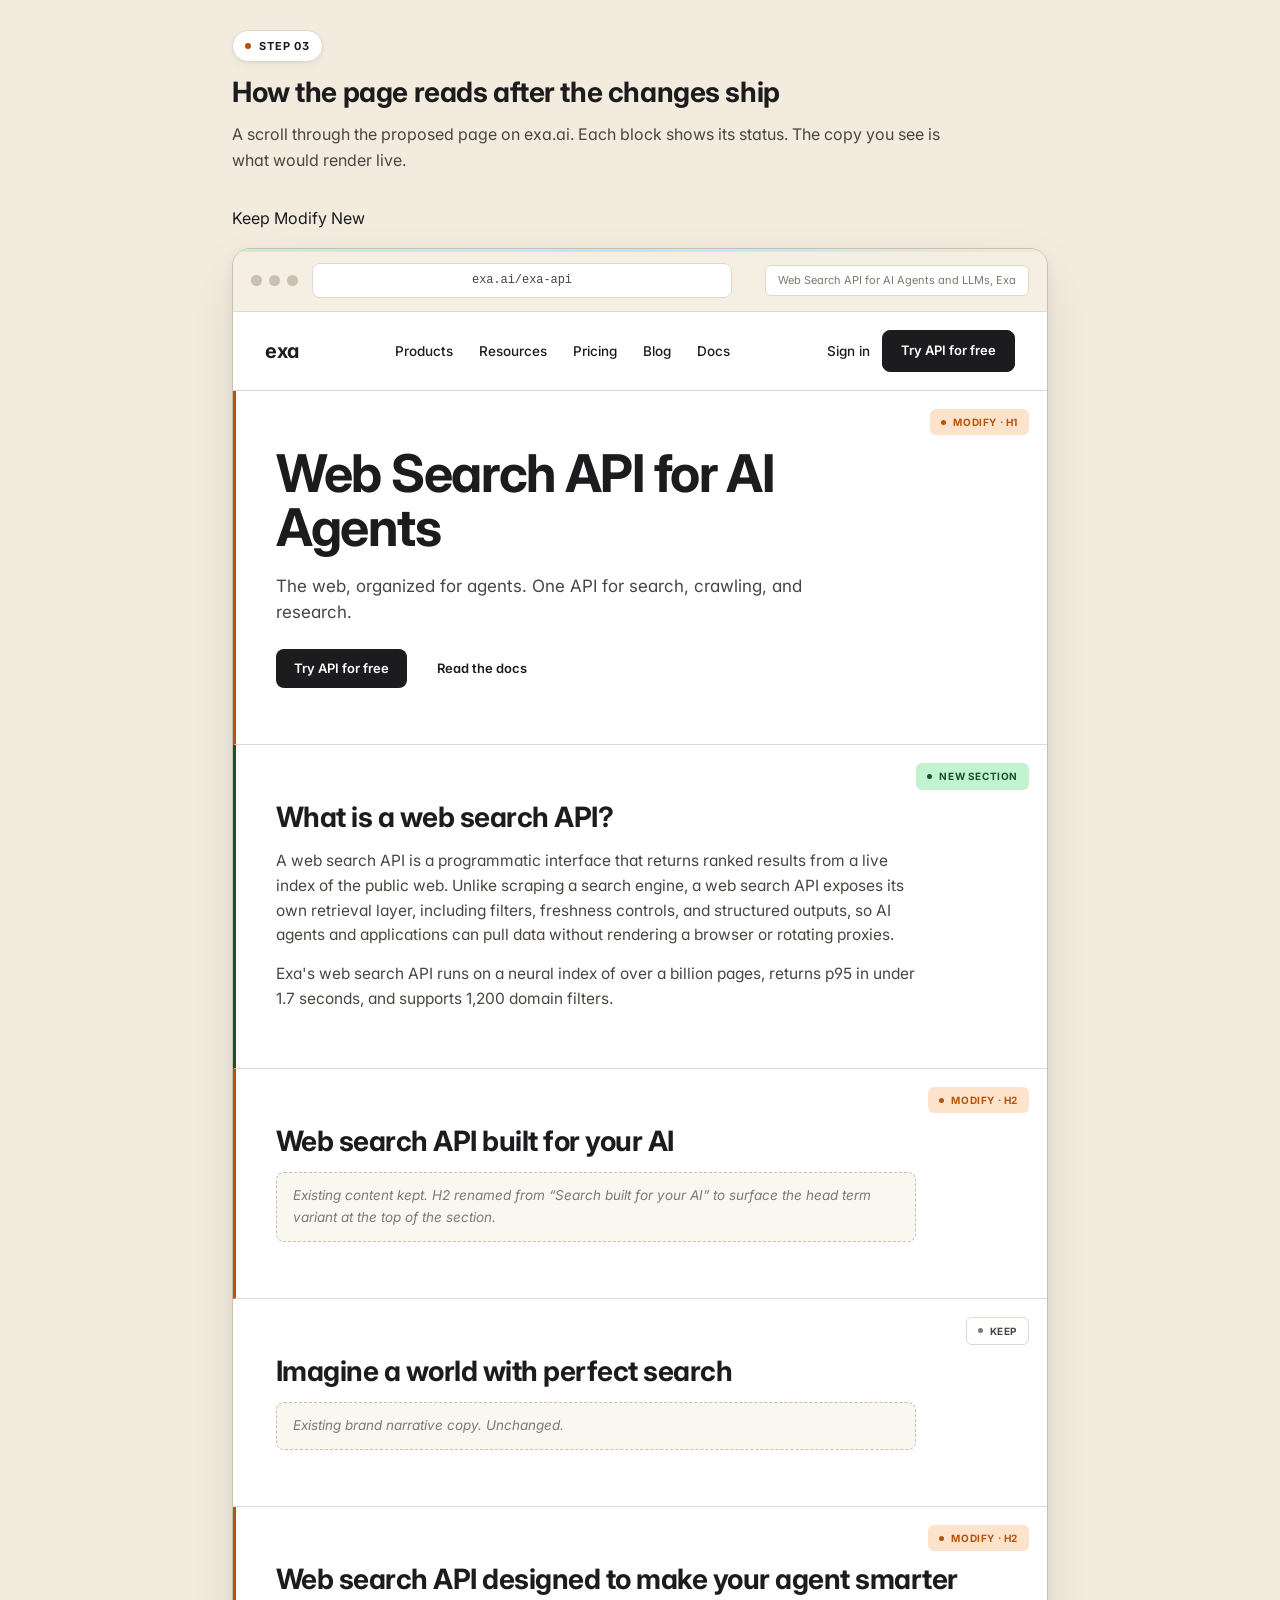
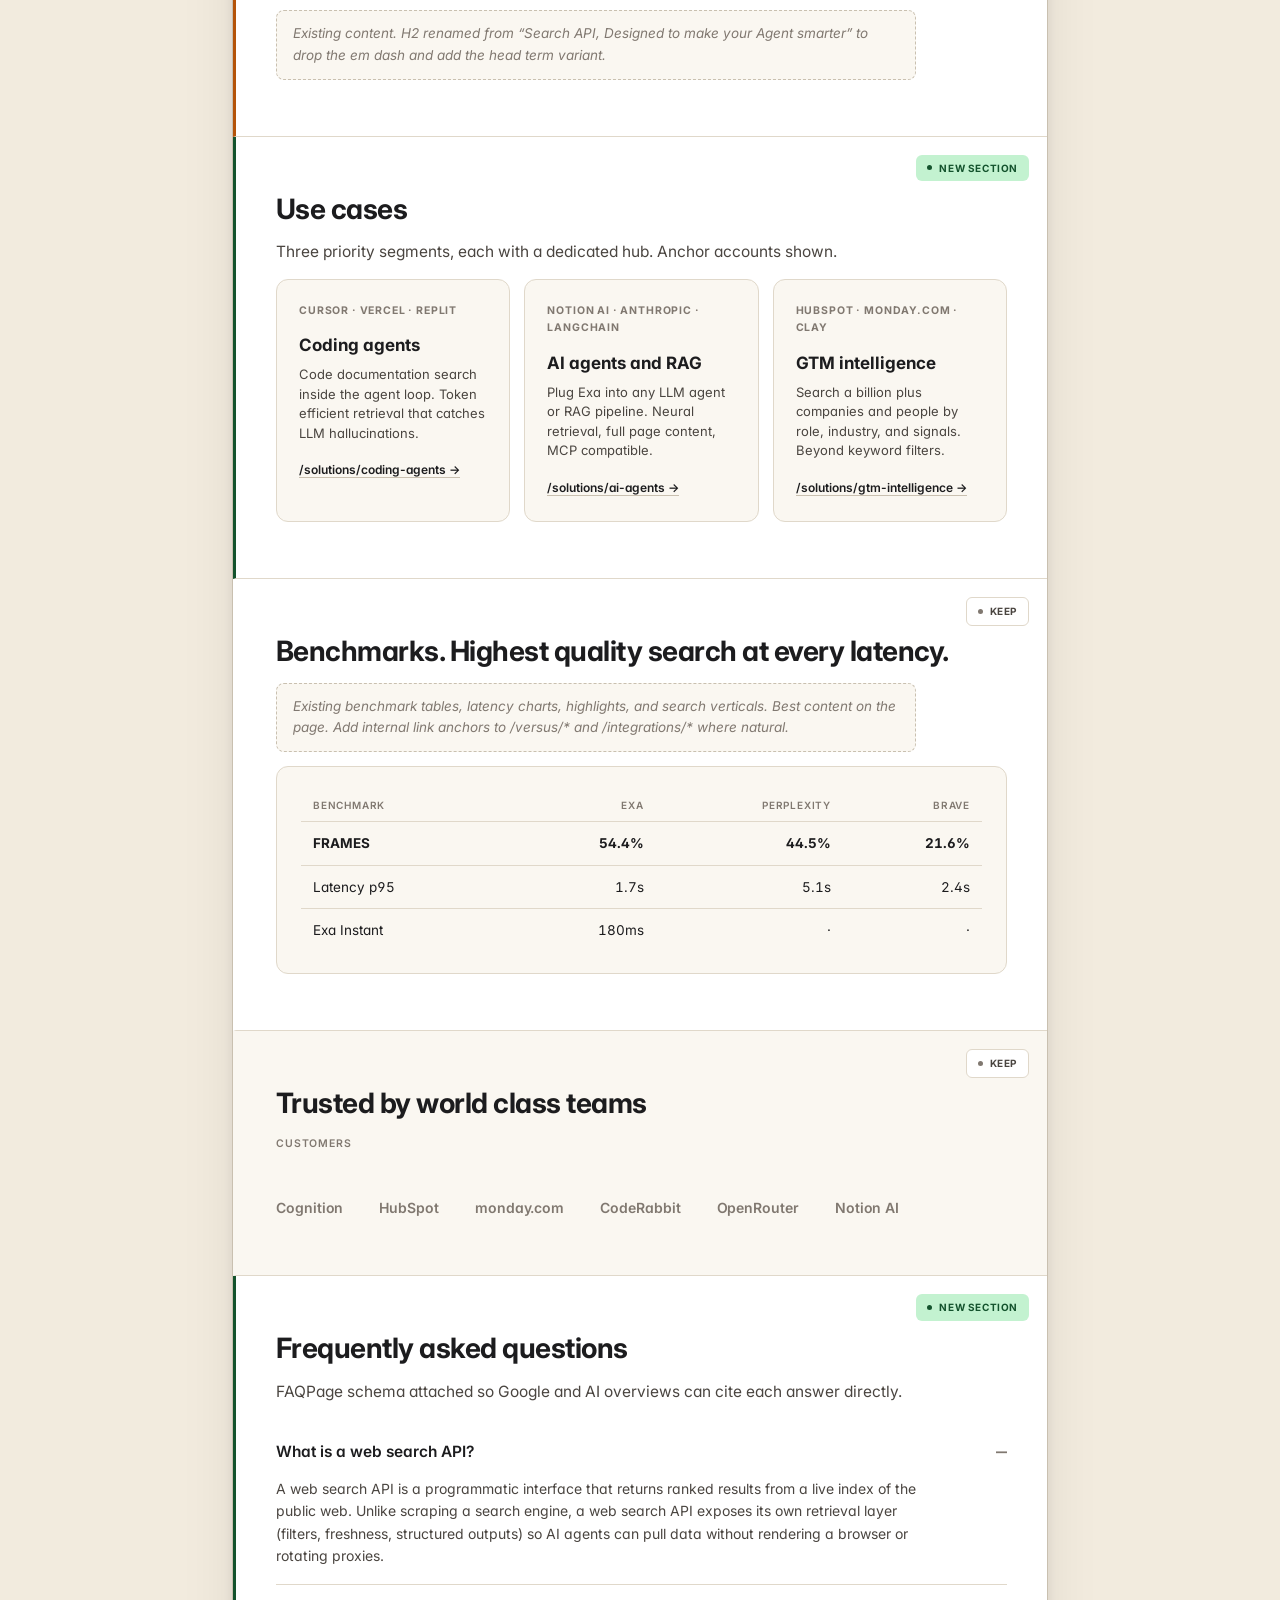
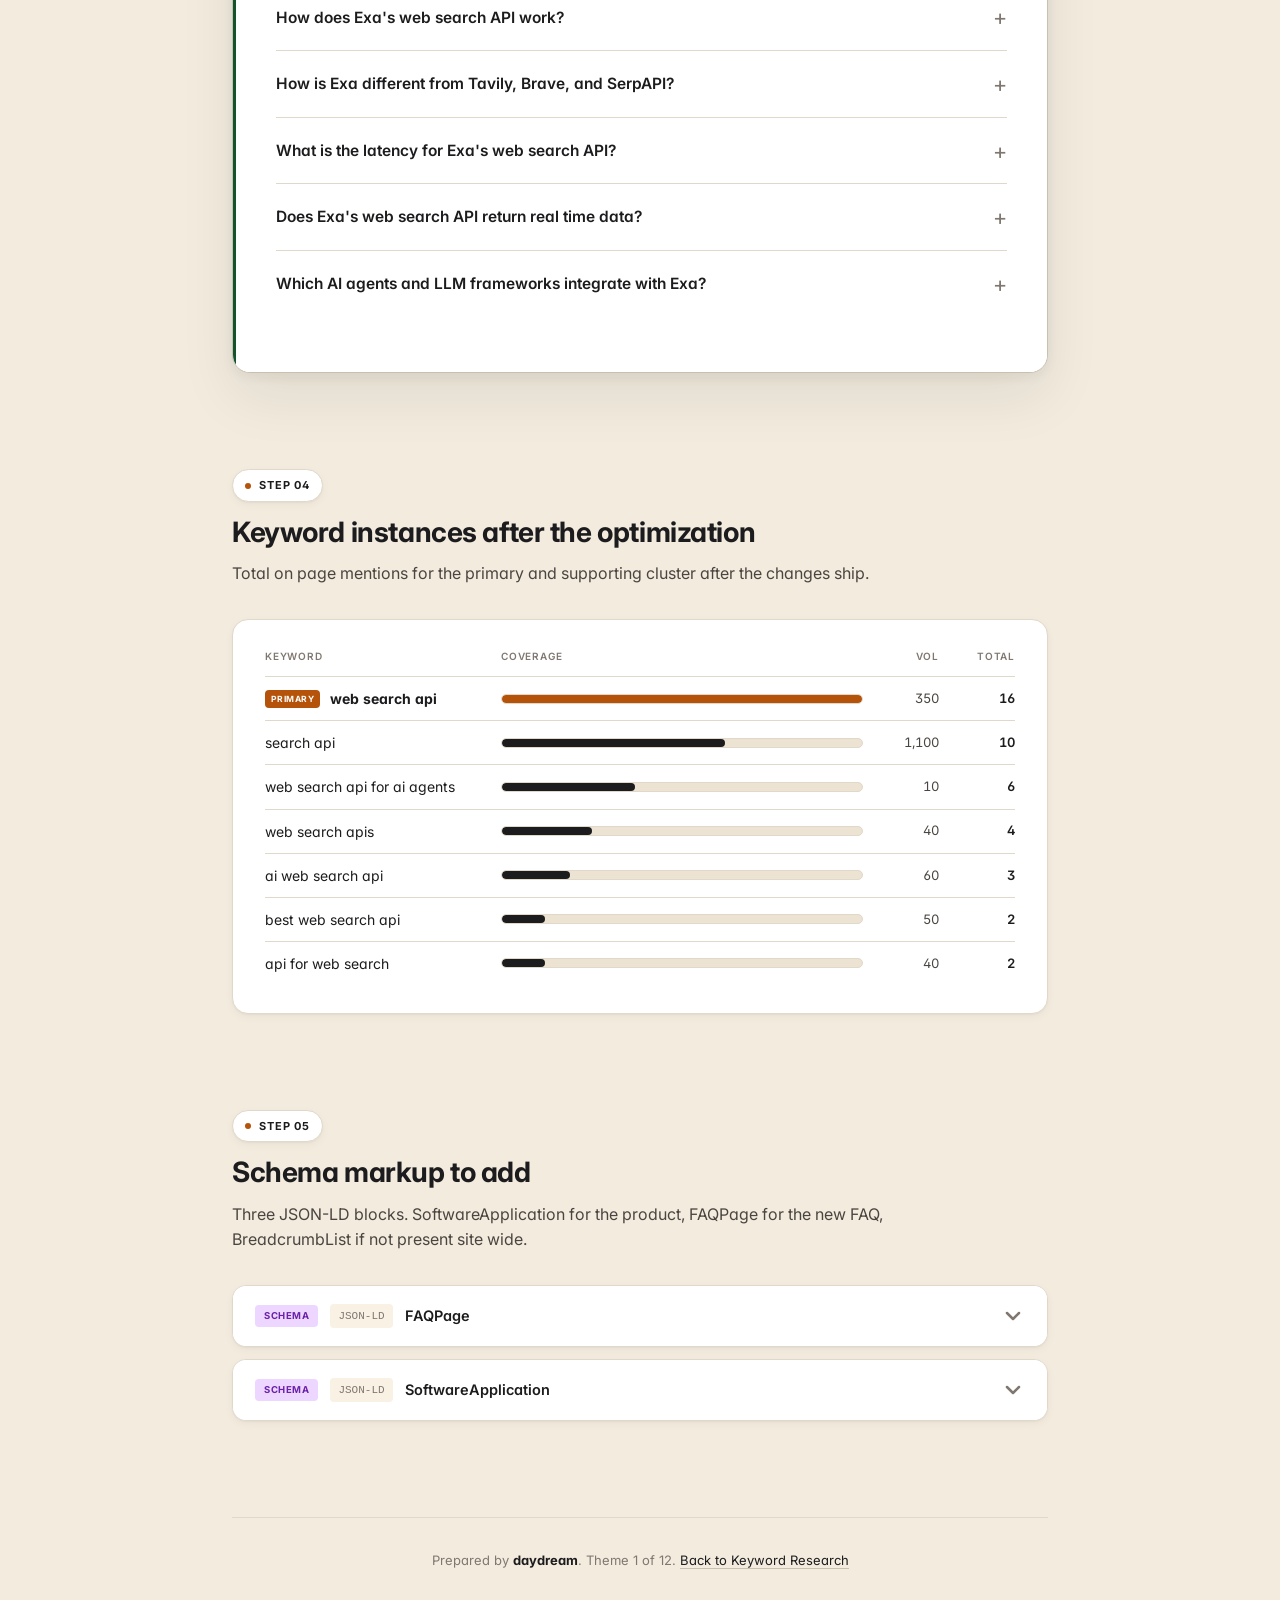
==== commit 847e321c: "Mockups become real page previews. Goal + theme cards lose metadata. Goal and theme card summaries n" ====
--- a/optimization-exa-api.html
+++ b/optimization-exa-api.html
@@ -32,7 +32,7 @@
     </div>
   </header>
 
-  <!-- Summary panel ──────────────────────────────────── -->
+  <!-- Step 01 · Summary ─────────────────────────── -->
   <section class="section">
     <div class="panel">
       <div class="panel-header">
@@ -50,12 +50,12 @@
     </div>
   </section>
 
-  <!-- Title and meta ─────────────────────────────────── -->
+  <!-- Step 02 · Title and meta ──────────────────── -->
   <section class="section">
     <div class="section-header">
-      <div class="section-eyebrow">Step 02</div>
+      <span class="section-eyebrow">Step 02</span>
       <h2>Title tag and meta description</h2>
-      <p class="section-sub">Lead with the head term, keep the brand suffix, stay under 60 characters.</p>
+      <p class="section-sub">What changes in the SERP listing. The proposed title shows up in the browser chrome of the mockup below.</p>
     </div>
 
     <div class="compare">
@@ -68,9 +68,6 @@
         <div class="val mono">Web Search API for AI Agents and LLMs, Exa</div>
       </div>
     </div>
-    <div class="rationale">
-      <b>Why:</b> Brand first titles compete with Google's rewriter and lose head term weight. Leading with the keyword plus an ICP qualifier (&ldquo;for AI Agents and LLMs&rdquo;) keeps the primary first, signals the segment, and trails the brand as the suffix. A high ranking pattern in this peer set (SerpAPI, Tavily).
-    </div>
 
     <div class="compare">
       <div class="compare-col">
@@ -82,162 +79,175 @@
         <div class="val">Exa's web search API gives AI agents real time results from a billion page neural index. p95 latency 1.7s, 1,200 domain filters, SOC 2 Type II. Try free.</div>
       </div>
     </div>
-    <div class="rationale">
-      <b>Why:</b> Sets click through expectations on three benchmark numbers Exa already publishes. The &ldquo;Try free&rdquo; CTA in the meta lifts CTR in commercial SERPs.
-    </div>
-  </section>
-
-  <!-- Section by section steps timeline ──────────────── -->
+  </section>
+
+  <!-- Step 03 · Page preview ─────────────────────────── -->
   <section class="section">
     <div class="section-header">
-      <div class="section-eyebrow">Step 03</div>
-      <h2>Section by section</h2>
-      <p class="section-sub">Each step shows its status and the on page change. Click any step to expand. Section order follows the live page.</p>
-    </div>
-
-    <div class="steps">
-
-      <div class="step">
-        <div class="step-header" data-toggle>
-          <div class="step-title-block">
-            <div class="step-eyebrow"><span class="step-status status-modify">Modify</span><span class="step-tag">H1</span></div>
-            <h3>Hero</h3>
+      <span class="section-eyebrow">Step 03</span>
+      <h2>How the page reads after the changes ship</h2>
+      <p class="section-sub">A scroll through the proposed page on exa.ai. Each block shows its status. The copy you see is what would render live.</p>
+    </div>
+
+    <div class="legend">
+      <span class="legend-item legend-keep"><span class="dot"></span>Keep</span>
+      <span class="legend-item legend-modify"><span class="dot"></span>Modify</span>
+      <span class="legend-item legend-new"><span class="dot"></span>New</span>
+    </div>
+
+    <div class="mock-page">
+
+      <div class="mock-chrome">
+        <div class="mock-dots"><span></span><span></span><span></span></div>
+        <div class="mock-url">exa.ai/exa-api</div>
+        <div class="mock-tab">Web Search API for AI Agents and LLMs, Exa</div>
+      </div>
+
+      <div class="mock-nav">
+        <div class="mock-nav-logo">exa</div>
+        <div class="mock-nav-links">
+          <span>Products</span><span>Resources</span><span>Pricing</span><span>Blog</span><span>Docs</span>
+        </div>
+        <div class="mock-nav-cta">
+          <span class="signin">Sign in</span>
+          <a class="mock-btn-primary">Try API for free</a>
+        </div>
+      </div>
+
+      <!-- Hero: Modify -->
+      <div class="mock-section s-modify">
+        <span class="mock-status s-modify">Modify · H1</span>
+        <h1>Web Search API for AI Agents</h1>
+        <p class="sub">The web, organized for agents. One API for search, crawling, and research.</p>
+        <div class="ctas">
+          <a class="mock-btn-primary">Try API for free</a>
+          <a class="mock-btn-secondary">Read the docs</a>
+        </div>
+      </div>
+
+      <!-- Definition block: New -->
+      <div class="mock-section s-new">
+        <span class="mock-status s-new">New section</span>
+        <h2>What is a web search API?</h2>
+        <p>A web search API is a programmatic interface that returns ranked results from a live index of the public web. Unlike scraping a search engine, a web search API exposes its own retrieval layer, including filters, freshness controls, and structured outputs, so AI agents and applications can pull data without rendering a browser or rotating proxies.</p>
+        <p>Exa's web search API runs on a neural index of over a billion pages, returns p95 in under 1.7 seconds, and supports 1,200 domain filters.</p>
+      </div>
+
+      <!-- Search built for your AI: Modify -->
+      <div class="mock-section s-modify">
+        <span class="mock-status s-modify">Modify · H2</span>
+        <h2>Web search API built for your AI</h2>
+        <p class="gray">Existing content kept. H2 renamed from &ldquo;Search built for your AI&rdquo; to surface the head term variant at the top of the section.</p>
+      </div>
+
+      <!-- Imagine perfect search: Keep -->
+      <div class="mock-section s-keep">
+        <span class="mock-status s-keep">Keep</span>
+        <h2>Imagine a world with perfect search</h2>
+        <p class="gray">Existing brand narrative copy. Unchanged.</p>
+      </div>
+
+      <!-- Search API designed: Modify -->
+      <div class="mock-section s-modify">
+        <span class="mock-status s-modify">Modify · H2</span>
+        <h2>Web search API designed to make your agent smarter</h2>
+        <p class="gray">Existing content. H2 renamed from &ldquo;Search API, Designed to make your Agent smarter&rdquo; to drop the em dash and add the head term variant.</p>
+      </div>
+
+      <!-- Use cases: New -->
+      <div class="mock-section s-new">
+        <span class="mock-status s-new">New section</span>
+        <h2>Use cases</h2>
+        <p>Three priority segments, each with a dedicated hub. Anchor accounts shown.</p>
+        <div class="mock-use-cases">
+          <div class="mock-card">
+            <div class="logo">Cursor · Vercel · Replit</div>
+            <h3>Coding agents</h3>
+            <p>Code documentation search inside the agent loop. Token efficient retrieval that catches LLM hallucinations.</p>
+            <span class="link">/solutions/coding-agents →</span>
           </div>
-          <div class="step-chevron"><svg viewBox="0 0 24 24" fill="none" stroke="currentColor" stroke-width="2.5" stroke-linecap="round" stroke-linejoin="round"><polyline points="6 9 12 15 18 9"/></svg></div>
-        </div>
-        <div class="step-body">
-          <p><b>Current.</b> H1 &ldquo;The web, organized for agents&rdquo;. Sub &ldquo;One API for search, crawling, and research agents&rdquo;.</p>
-          <p><b>Proposed.</b> H1 &ldquo;Web Search API for AI Agents&rdquo;. Sub &ldquo;The web, organized for agents. One API for search, crawling, and research.&rdquo;</p>
-          <p>Brand line moves to subheading. Keyword anchors H1. Try API Free CTA stays primary. Add a secondary &ldquo;Read the docs&rdquo; link for organic devs landing cold.</p>
-        </div>
-      </div>
-
-      <div class="step">
-        <div class="step-header" data-toggle>
-          <div class="step-title-block">
-            <div class="step-eyebrow"><span class="step-status status-new">New</span><span class="step-tag">H2</span></div>
-            <h3>What is a web search API? (definition block)</h3>
+          <div class="mock-card">
+            <div class="logo">Notion AI · Anthropic · LangChain</div>
+            <h3>AI agents and RAG</h3>
+            <p>Plug Exa into any LLM agent or RAG pipeline. Neural retrieval, full page content, MCP compatible.</p>
+            <span class="link">/solutions/ai-agents →</span>
           </div>
-          <div class="step-chevron"><svg viewBox="0 0 24 24" fill="none" stroke="currentColor" stroke-width="2.5" stroke-linecap="round" stroke-linejoin="round"><polyline points="6 9 12 15 18 9"/></svg></div>
-        </div>
-        <div class="step-body">
-          <p>New section directly under the hero. A 60 to 90 word answer to the head term's implicit definitional question. Optimized for the featured snippet and the AI overview citation.</p>
-          <p><b>Draft copy.</b> &ldquo;A web search API is a programmatic interface that returns ranked results from a live index of the public web. Unlike scraping a search engine, a web search API exposes its own retrieval layer (filters, freshness controls, structured outputs) so AI agents and applications can pull data without rendering a browser or rotating proxies. Exa's web search API runs on a neural index of over a billion pages, returns p95 in under 1.7 seconds, and supports 1,200 domain filters.&rdquo;</p>
-        </div>
-      </div>
-
-      <div class="step">
-        <div class="step-header" data-toggle>
-          <div class="step-title-block">
-            <div class="step-eyebrow"><span class="step-status status-modify">Modify</span><span class="step-tag">H2</span></div>
-            <h3>&ldquo;Search built for your AI&rdquo;</h3>
+          <div class="mock-card">
+            <div class="logo">HubSpot · Monday.com · Clay</div>
+            <h3>GTM intelligence</h3>
+            <p>Search a billion plus companies and people by role, industry, and signals. Beyond keyword filters.</p>
+            <span class="link">/solutions/gtm-intelligence →</span>
           </div>
-          <div class="step-chevron"><svg viewBox="0 0 24 24" fill="none" stroke="currentColor" stroke-width="2.5" stroke-linecap="round" stroke-linejoin="round"><polyline points="6 9 12 15 18 9"/></svg></div>
-        </div>
-        <div class="step-body">
-          <p>Rename to <b>&ldquo;Web search API built for your AI&rdquo;</b>. Adds a keyword variant to a high on page H2. Same content underneath.</p>
-        </div>
-      </div>
-
-      <div class="step">
-        <div class="step-header" data-toggle>
-          <div class="step-title-block">
-            <div class="step-eyebrow"><span class="step-status status-keep">Keep</span><span class="step-tag">H2</span></div>
-            <h3>&ldquo;Imagine a world with perfect search&rdquo;</h3>
-          </div>
-          <div class="step-chevron"><svg viewBox="0 0 24 24" fill="none" stroke="currentColor" stroke-width="2.5" stroke-linecap="round" stroke-linejoin="round"><polyline points="6 9 12 15 18 9"/></svg></div>
-        </div>
-        <div class="step-body">
-          <p>Strong brand narrative copy. Leave as is.</p>
-        </div>
-      </div>
-
-      <div class="step">
-        <div class="step-header" data-toggle>
-          <div class="step-title-block">
-            <div class="step-eyebrow"><span class="step-status status-modify">Modify</span><span class="step-tag">H2</span></div>
-            <h3>&ldquo;Search API, Designed to make your Agent smarter&rdquo;</h3>
-          </div>
-          <div class="step-chevron"><svg viewBox="0 0 24 24" fill="none" stroke="currentColor" stroke-width="2.5" stroke-linecap="round" stroke-linejoin="round"><polyline points="6 9 12 15 18 9"/></svg></div>
-        </div>
-        <div class="step-body">
-          <p>Rename to <b>&ldquo;Web search API designed to make your agent smarter.&rdquo;</b> Adds the head term variant.</p>
-        </div>
-      </div>
-
-      <div class="step">
-        <div class="step-header" data-toggle>
-          <div class="step-title-block">
-            <div class="step-eyebrow"><span class="step-status status-new">New</span><span class="step-tag">H2</span></div>
-            <h3>Use cases (segment hub links)</h3>
-          </div>
-          <div class="step-chevron"><svg viewBox="0 0 24 24" fill="none" stroke="currentColor" stroke-width="2.5" stroke-linecap="round" stroke-linejoin="round"><polyline points="6 9 12 15 18 9"/></svg></div>
-        </div>
-        <div class="step-body">
-          <p>New section linking forward to the three segment hubs being built in Themes 3 to 5.</p>
-          <ul>
-            <li><b>Coding agents</b>, <code>/solutions/coding-agents</code></li>
-            <li><b>AI agents and RAG</b>, <code>/solutions/ai-agents</code></li>
-            <li><b>GTM intelligence</b>, <code>/solutions/gtm-intelligence</code></li>
-          </ul>
-          <p>Each card carries one customer logo (Cursor, Notion AI, HubSpot) for at a glance segment validation, and the segment's primary keyword as the card title.</p>
-        </div>
-      </div>
-
-      <div class="step">
-        <div class="step-header" data-toggle>
-          <div class="step-title-block">
-            <div class="step-eyebrow"><span class="step-status status-keep">Keep</span><span class="step-tag">H2 ×4</span></div>
-            <h3>Benchmarks, Latency, Highlights, Search verticals</h3>
-          </div>
-          <div class="step-chevron"><svg viewBox="0 0 24 24" fill="none" stroke="currentColor" stroke-width="2.5" stroke-linecap="round" stroke-linejoin="round"><polyline points="6 9 12 15 18 9"/></svg></div>
-        </div>
-        <div class="step-body">
-          <p>Best content on the page. Keep all of it. Add internal link anchors to /versus and /integrations where natural. The latency section can link to /versus/tavily where Exa wins decisively on p95.</p>
-        </div>
-      </div>
-
-      <div class="step">
-        <div class="step-header" data-toggle>
-          <div class="step-title-block">
-            <div class="step-eyebrow"><span class="step-status status-keep">Keep</span><span class="step-tag">H2</span></div>
-            <h3>Trusted by world class teams, Enterprise grade security</h3>
-          </div>
-          <div class="step-chevron"><svg viewBox="0 0 24 24" fill="none" stroke="currentColor" stroke-width="2.5" stroke-linecap="round" stroke-linejoin="round"><polyline points="6 9 12 15 18 9"/></svg></div>
-        </div>
-        <div class="step-body">
-          <p>Customer logos plus SOC 2, ZDR, SSO. Trust signals that matter for the AI overview citation. Leave as is.</p>
-        </div>
-      </div>
-
-      <div class="step">
-        <div class="step-header" data-toggle>
-          <div class="step-title-block">
-            <div class="step-eyebrow"><span class="step-status status-new">New</span><span class="step-tag">H2</span></div>
-            <h3>FAQ (with FAQPage schema)</h3>
-          </div>
-          <div class="step-chevron"><svg viewBox="0 0 24 24" fill="none" stroke="currentColor" stroke-width="2.5" stroke-linecap="round" stroke-linejoin="round"><polyline points="6 9 12 15 18 9"/></svg></div>
-        </div>
-        <div class="step-body">
-          <p>Six questions chosen to compound across organic and AI surfaces. Each answer is 50 to 90 words and quotes a benchmark Exa already publishes.</p>
-          <ul>
-            <li>What is a web search API?</li>
-            <li>How does Exa's web search API work?</li>
-            <li>How is Exa different from Tavily, Brave, and SerpAPI? <i>(forward links the three /versus pages)</i></li>
-            <li>What is the latency for Exa's web search API?</li>
-            <li>Does Exa's web search API return real time data?</li>
-            <li>Which AI agents and LLM frameworks integrate with Exa?</li>
-          </ul>
-        </div>
-      </div>
-
-    </div>
-  </section>
-
-  <!-- Keyword instances bar chart ────────────────────── -->
+        </div>
+      </div>
+
+      <!-- Benchmarks: Keep -->
+      <div class="mock-section s-keep">
+        <span class="mock-status s-keep">Keep</span>
+        <h2>Benchmarks. Highest quality search at every latency.</h2>
+        <p class="gray">Existing benchmark tables, latency charts, highlights, and search verticals. Best content on the page. Add internal link anchors to /versus/* and /integrations/* where natural.</p>
+        <div class="mock-benchmark">
+          <table>
+            <thead><tr><th>Benchmark</th><th class="right">Exa</th><th class="right">Perplexity</th><th class="right">Brave</th></tr></thead>
+            <tbody>
+              <tr class="win"><td>FRAMES</td><td class="right">54.4%</td><td class="right">44.5%</td><td class="right">21.6%</td></tr>
+              <tr><td>Latency p95</td><td class="right">1.7s</td><td class="right">5.1s</td><td class="right">2.4s</td></tr>
+              <tr><td>Exa Instant</td><td class="right">180ms</td><td class="right">·</td><td class="right">·</td></tr>
+            </tbody>
+          </table>
+        </div>
+      </div>
+
+      <!-- Trust signals: Keep -->
+      <div class="mock-section s-keep tint">
+        <span class="mock-status s-keep">Keep</span>
+        <h2>Trusted by world class teams</h2>
+        <div class="mock-customer-row">
+          <span class="lbl">Customers</span>
+          <span>Cognition</span><span>HubSpot</span><span>monday.com</span><span>CodeRabbit</span><span>OpenRouter</span><span>Notion AI</span>
+        </div>
+      </div>
+
+      <!-- FAQ: New -->
+      <div class="mock-section s-new">
+        <span class="mock-status s-new">New section</span>
+        <h2>Frequently asked questions</h2>
+        <p>FAQPage schema attached so Google and AI overviews can cite each answer directly.</p>
+        <div class="mock-faq">
+          <details open>
+            <summary>What is a web search API?</summary>
+            <p>A web search API is a programmatic interface that returns ranked results from a live index of the public web. Unlike scraping a search engine, a web search API exposes its own retrieval layer (filters, freshness, structured outputs) so AI agents can pull data without rendering a browser or rotating proxies.</p>
+          </details>
+          <details>
+            <summary>How does Exa's web search API work?</summary>
+            <p>Exa runs on a neural index of over a billion pages. Results are ranked by meaning, not by keyword overlap with a SERP.</p>
+          </details>
+          <details>
+            <summary>How is Exa different from Tavily, Brave, and SerpAPI?</summary>
+            <p>p95 latency under 1.7s versus 3.8s to 5.1s for keyword based competitors on the WebWalker benchmark. Forward links to /versus/tavily, /versus/brave, /versus/serpapi for each comparison.</p>
+          </details>
+          <details>
+            <summary>What is the latency for Exa's web search API?</summary>
+            <p>p95 under 1.7 seconds across modes. Exa Instant returns in under 180 milliseconds for time critical agents.</p>
+          </details>
+          <details>
+            <summary>Does Exa's web search API return real time data?</summary>
+            <p>Yes. Live web index with freshness controls. Filter by published date, by domain (1,200 supported), or by category.</p>
+          </details>
+          <details>
+            <summary>Which AI agents and LLM frameworks integrate with Exa?</summary>
+            <p>OpenAI, Anthropic, LangChain, LlamaIndex, CrewAI, and Model Context Protocol (MCP). One line integration for each.</p>
+          </details>
+        </div>
+      </div>
+
+    </div>
+  </section>
+
+  <!-- Step 04 · Keyword instances ───────────────── -->
   <section class="section">
     <div class="section-header">
-      <div class="section-eyebrow">Step 04</div>
+      <span class="section-eyebrow">Step 04</span>
       <h2>Keyword instances after the optimization</h2>
       <p class="section-sub">Total on page mentions for the primary and supporting cluster after the changes ship.</p>
     </div>
@@ -253,10 +263,10 @@
     </div>
   </section>
 
-  <!-- Schema accordion ──────────────────────────────── -->
+  <!-- Step 05 · Schema ──────────────────────────── -->
   <section class="section">
     <div class="section-header">
-      <div class="section-eyebrow">Step 05</div>
+      <span class="section-eyebrow">Step 05</span>
       <h2>Schema markup to add</h2>
       <p class="section-sub">Three JSON-LD blocks. SoftwareApplication for the product, FAQPage for the new FAQ, BreadcrumbList if not present site wide.</p>
     </div>
@@ -278,7 +288,7 @@
       "name": "What is a web search API?",
       "acceptedAnswer": {
         "@type": "Answer",
-        "text": "A web search API is a programmatic interface that returns ranked results from a live index of the public web. Unlike scraping a search engine, a web search API exposes its own retrieval layer (filters, freshness, structured outputs) so AI agents can pull data without rendering a browser or rotating proxies."
+        "text": "A web search API is a programmatic interface that returns ranked results from a live index of the public web."
       }
     },
     {
@@ -286,7 +296,7 @@
       "name": "How is Exa different from Tavily, Brave, and SerpAPI?",
       "acceptedAnswer": {
         "@type": "Answer",
-        "text": "Exa runs on a neural index of over a billion pages, results are ranked by meaning not by keyword overlap with a SERP. p95 latency under 1.7s vs 3.8s to 5.1s for keyword based competitors on the WebWalker benchmark."
+        "text": "Exa runs on a neural index of over a billion pages. Results are ranked by meaning, not by keyword overlap with a SERP."
       }
     }
     /* 4 more questions */
@@ -318,7 +328,6 @@
 }</pre>
       </div>
     </div>
-
   </section>
 
   <footer class="foot">
@@ -328,9 +337,6 @@
 </div>
 
 <script>
-document.querySelectorAll(".step-header[data-toggle]").forEach((h) => {
-  h.addEventListener("click", () => h.closest(".step").classList.toggle("open"));
-});
 document.querySelectorAll(".accordion-head[data-toggle]").forEach((h) => {
   h.addEventListener("click", () => h.closest(".accordion").classList.toggle("open"));
 });
--- a/styles.css
+++ b/styles.css
@@ -5,18 +5,18 @@
    ───────────────────────────────────────────────────────── */
 
 :root {
-  --bg: #FFFDF9;
-  --surface: #FFFFFE;
-  --surface-2: #FAF6F0;
-  --surface-3: #F4EEE5;
+  --bg: #F2EBDE;
+  --surface: #FFFFFF;
+  --surface-2: #F8F1E4;
+  --surface-3: #ECE3D2;
 
   --ink: #1C1C1E;
-  --ink-secondary: #5A554F;
-  --ink-tertiary: #908A82;
-  --ink-quiet: #B5AFA7;
-
-  --hairline: #ECE6DE;
-  --hairline-strong: #E0D9CF;
+  --ink-secondary: #4A4540;
+  --ink-tertiary: #807870;
+  --ink-quiet: #ADA59B;
+
+  --hairline: #E0D8CA;
+  --hairline-strong: #C9C0B0;
 
   --accent-green: #C3F2D0;
   --accent-green-ink: #14532D;
@@ -34,8 +34,9 @@
   --font-sans: 'Inter', -apple-system, BlinkMacSystemFont, system-ui, sans-serif;
   --font-mono: ui-monospace, 'SF Mono', SFMono-Regular, Menlo, Consolas, monospace;
 
-  --shadow-soft: 0 1px 2px rgba(28,28,30,0.04), 0 8px 24px rgba(28,28,30,0.04);
-  --shadow-hover: 0 2px 4px rgba(28,28,30,0.06), 0 16px 40px rgba(28,28,30,0.08);
+  --shadow-soft: 0 1px 2px rgba(28,28,30,0.05), 0 4px 12px rgba(28,28,30,0.04), 0 14px 40px rgba(28,28,30,0.06);
+  --shadow-hover: 0 2px 4px rgba(28,28,30,0.08), 0 18px 48px rgba(28,28,30,0.10);
+  --shadow-card: 0 1px 2px rgba(28,28,30,0.04), 0 3px 10px rgba(28,28,30,0.04);
 }
 
 * { box-sizing: border-box; }
@@ -79,9 +80,13 @@
 
 /* ── Hero ────────────────────────────────────────────── */
 .hero {
-  padding-bottom: 64px; margin-bottom: 80px;
+  padding-bottom: 40px; margin-bottom: 40px;
   border-bottom: 1px solid var(--hairline);
 }
+.hero.compact { padding-bottom: 32px; margin-bottom: 32px; }
+.hero.compact h1 { font-size: 40px; margin-bottom: 16px; }
+.hero.compact .lede { font-size: 17px; }
+.hero.compact .meta { margin-top: 28px; gap: 28px; }
 .hero .gradient-rule {
   width: 64px; height: 3px; background: var(--gradient);
   border-radius: 2px; margin-bottom: 32px;
@@ -120,8 +125,18 @@
 .section:first-of-type { margin-top: 0; }
 .section-header { margin-bottom: 32px; }
 .section-eyebrow {
-  font-size: 11px; font-weight: 600; letter-spacing: 0.08em;
-  text-transform: uppercase; color: var(--ink-tertiary); margin-bottom: 12px;
+  display: inline-flex; align-items: center; gap: 8px;
+  font-size: 11px; font-weight: 700; letter-spacing: 0.08em;
+  text-transform: uppercase; color: var(--ink); margin-bottom: 14px;
+  padding: 6px 12px;
+  background: var(--surface);
+  border: 1px solid var(--hairline);
+  border-radius: 100px;
+  box-shadow: var(--shadow-card);
+}
+.section-eyebrow::before {
+  content: ""; width: 6px; height: 6px; border-radius: 50%;
+  background: var(--accent-amber-ink);
 }
 .section h2 {
   font-size: 28px; font-weight: 700; line-height: 1.2;
@@ -132,11 +147,186 @@
   max-width: 720px; margin: 0;
 }
 
-/* ── Goals key ───────────────────────────────────────── */
+/* ── Goal cards (homepage stack) ─────────────────────── */
+.goals-stack {
+  display: flex; flex-direction: column; gap: 14px;
+  margin-top: 24px;
+}
+.goal-card {
+  background: var(--surface);
+  border: 1px solid var(--hairline);
+  border-radius: 18px;
+  overflow: hidden;
+  box-shadow: var(--shadow-card);
+  transition: box-shadow 0.2s ease, border-color 0.2s ease;
+}
+.goal-card:hover { border-color: var(--hairline-strong); box-shadow: var(--shadow-soft); }
+.goal-card.open { border-color: var(--ink); box-shadow: var(--shadow-soft); }
+.goal-card.muted { opacity: 0.7; }
+
+.goal-card-summary {
+  display: grid;
+  grid-template-columns: 56px 1fr 28px;
+  gap: 24px;
+  align-items: center;
+  padding: 22px 28px;
+  cursor: pointer; user-select: none;
+}
+.goal-card-num {
+  width: 44px; height: 44px;
+  background: var(--ink);
+  color: var(--surface);
+  border-radius: 12px;
+  display: flex; align-items: center; justify-content: center;
+  font-family: var(--font-mono); font-size: 13px; font-weight: 700;
+  letter-spacing: 0.02em;
+}
+.goal-card.muted .goal-card-num { background: var(--ink-tertiary); }
+.goal-card-name { min-width: 0; }
+.goal-card-name .label {
+  font-size: 19px; font-weight: 700; line-height: 1.25;
+  letter-spacing: -0.015em; color: var(--ink);
+  margin: 0 0 4px;
+}
+.goal-card-name .description {
+  font-size: 13px; color: var(--ink-secondary); line-height: 1.45;
+}
+
+.goal-card-flag {
+  display: inline-flex; align-items: center; gap: 7px;
+  padding: 6px 12px; border-radius: 100px;
+  font-size: 11.5px; font-weight: 600; white-space: nowrap;
+  background: var(--surface-2); color: var(--ink-secondary);
+  border: 1px solid var(--hairline);
+}
+.goal-card-flag .dot { width: 6px; height: 6px; border-radius: 50%; background: var(--ink-tertiary); }
+.goal-card-flag.priority { background: var(--accent-amber); color: var(--accent-amber-ink); border-color: transparent; }
+.goal-card-flag.priority .dot { background: var(--accent-amber-ink); }
+.goal-card-flag.strong { background: var(--accent-green); color: var(--accent-green-ink); border-color: transparent; }
+.goal-card-flag.strong .dot { background: var(--accent-green-ink); }
+
+.goal-card-stats { display: flex; gap: 18px; align-items: baseline; font-variant-numeric: tabular-nums; }
+.goal-card-stats .stat-mini { display: flex; flex-direction: column; gap: 1px; }
+.goal-card-stats .stat-mini .lbl {
+  font-size: 9.5px; font-weight: 600; letter-spacing: 0.06em;
+  text-transform: uppercase; color: var(--ink-tertiary);
+}
+.goal-card-stats .stat-mini .val { font-size: 14px; font-weight: 600; color: var(--ink); }
+
+.goal-card-chart { display: flex; flex-direction: column; gap: 4px; }
+.goal-card-chart .chart-lbl {
+  font-size: 9.5px; font-weight: 600; letter-spacing: 0.06em;
+  text-transform: uppercase; color: var(--ink-tertiary);
+}
+.goal-card-chart .chart-bar {
+  height: 8px; background: var(--surface-3);
+  border: 1px solid var(--hairline);
+  border-radius: 100px; overflow: hidden;
+}
+.goal-card-chart .chart-bar .fill {
+  height: 100%; background: var(--ink); border-radius: 100px;
+  transition: width 0.4s ease;
+}
+.goal-card-chart .chart-val {
+  font-size: 11px; color: var(--ink-secondary); font-variant-numeric: tabular-nums;
+}
+
+.goal-card-chevron {
+  display: flex; align-items: center; justify-content: center;
+  width: 28px; height: 28px; border-radius: 100px;
+  background: var(--surface-2);
+  transition: background 0.15s ease, transform 0.2s ease;
+}
+.goal-card.open .goal-card-chevron { background: var(--ink); color: var(--surface); }
+.goal-card.open .goal-card-chevron svg { transform: rotate(180deg); }
+.goal-card-chevron svg { width: 14px; height: 14px; transition: transform 0.2s ease; }
+
+.goal-card-body { display: none; border-top: 1px solid var(--hairline); background: var(--surface-2); }
+.goal-card.open .goal-card-body { display: block; }
+
+.goal-subsection { padding: 28px 32px; }
+.goal-subsection + .goal-subsection { border-top: 1px solid var(--hairline); }
+.goal-sub-eyebrow {
+  display: inline-flex; align-items: center; gap: 8px;
+  font-size: 11px; font-weight: 700; letter-spacing: 0.08em;
+  text-transform: uppercase; color: var(--ink); margin-bottom: 16px;
+  padding: 5px 11px;
+  background: var(--surface);
+  border: 1px solid var(--hairline);
+  border-radius: 100px;
+  box-shadow: var(--shadow-card);
+}
+.goal-sub-eyebrow::before {
+  content: ""; width: 6px; height: 6px; border-radius: 50%;
+  background: var(--accent-amber-ink);
+}
+
+.goal-sources {
+  background: var(--surface);
+  border: 1px solid var(--hairline);
+  border-radius: 14px;
+  overflow: hidden;
+  box-shadow: var(--shadow-card);
+}
+.source-row {
+  display: grid;
+  grid-template-columns: 130px 88px 1fr;
+  gap: 18px;
+  align-items: center;
+  padding: 14px 20px;
+  border-bottom: 1px solid var(--hairline);
+  font-size: 13.5px;
+}
+.source-row:last-child { border-bottom: none; }
+.source-row .source-name {
+  font-size: 11.5px; font-weight: 600; color: var(--ink); line-height: 1.3;
+}
+.source-row .source-name .date {
+  display: block; font-weight: 500; color: var(--ink-tertiary); font-size: 11px; margin-top: 1px;
+}
+.source-row .source-kind {
+  display: inline-block; font-size: 9.5px; font-weight: 600;
+  padding: 3px 9px; border-radius: 4px;
+  background: var(--surface-2); color: var(--ink-secondary);
+  letter-spacing: 0.04em; text-transform: uppercase;
+  text-align: center;
+}
+.source-row .source-text {
+  color: var(--ink); font-size: 13.5px; line-height: 1.45;
+}
+
+.goal-empty-note {
+  font-size: 14px; color: var(--ink-secondary); line-height: 1.55;
+  padding: 16px 20px;
+  background: var(--surface);
+  border: 1px solid var(--hairline);
+  border-left: 4px solid var(--accent-green-ink);
+  border-radius: 0 12px 12px 0;
+  box-shadow: var(--shadow-card);
+}
+.goal-empty-note b { color: var(--ink); font-weight: 600; }
+
+@media (max-width: 920px) {
+  .goal-card-summary {
+    grid-template-columns: 48px 1fr 28px;
+    gap: 16px;
+  }
+  .goal-card-flag { grid-row: 2; grid-column: 2; justify-self: start; margin-top: 4px; }
+  .goal-card-stats { grid-row: 3; grid-column: 2; }
+  .goal-card-chart { grid-row: 4; grid-column: 2; margin-top: 4px; }
+  .goal-card-num { grid-row: 1; grid-column: 1; }
+  .goal-card-name { grid-column: 2; grid-row: 1; }
+  .goal-card-chevron { grid-row: 1; grid-column: 3; }
+  .goal-subsection { padding: 22px 22px; }
+  .source-row { grid-template-columns: 1fr; gap: 6px; padding: 12px 16px; }
+}
+
+/* Legacy .goals-key removed (replaced by goal-card stack) */
 .goals-key {
   display: grid; grid-template-columns: 1fr; margin-top: 32px;
   background: var(--surface); border-radius: 16px;
   border: 1px solid var(--hairline); overflow: hidden;
+  box-shadow: var(--shadow-card);
 }
 .goal-row {
   display: grid; grid-template-columns: 88px 1fr 1fr; gap: 24px;
@@ -158,6 +348,7 @@
 .coverage {
   background: var(--surface); border: 1px solid var(--hairline);
   border-radius: 16px; overflow: hidden; margin-top: 32px;
+  box-shadow: var(--shadow-card);
 }
 .cov-group { border-bottom: 1px solid var(--hairline); }
 .cov-group:last-child { border-bottom: none; }
@@ -230,6 +421,7 @@
   display: grid; grid-template-columns: repeat(auto-fit, minmax(180px, 1fr));
   margin-top: 32px; background: var(--surface);
   border: 1px solid var(--hairline); border-radius: 16px; overflow: hidden;
+  box-shadow: var(--shadow-card);
 }
 .stat { padding: 28px 32px; border-right: 1px solid var(--hairline); }
 .stat:last-child { border-right: none; }
@@ -249,19 +441,22 @@
 }
 
 /* ── Theme cards (collapsible) ───────────────────────── */
-.themes { display: flex; flex-direction: column; gap: 12px; margin-top: 32px; }
+.themes, .theme-stack { display: flex; flex-direction: column; gap: 12px; margin-top: 0; }
+.themes { margin-top: 32px; }
 .theme {
   background: var(--surface); border: 1px solid var(--hairline);
   border-radius: 16px; overflow: hidden;
+  box-shadow: var(--shadow-card);
   transition: box-shadow 0.2s ease, border-color 0.2s ease;
 }
-.theme:hover { box-shadow: var(--shadow-soft); }
-.theme.open { box-shadow: var(--shadow-soft); border-color: var(--hairline-strong); }
+.theme:hover { box-shadow: var(--shadow-soft); border-color: var(--hairline-strong); }
+.theme.open { box-shadow: var(--shadow-soft); border-color: var(--ink); }
+.goal-subsection .theme { border-radius: 14px; }
 
 .theme-summary {
   display: grid;
-  grid-template-columns: 64px 1fr auto 120px 160px 28px;
-  gap: 20px; padding: 24px 28px; align-items: center;
+  grid-template-columns: 80px 1fr 28px;
+  gap: 20px; padding: 22px 26px; align-items: center;
   cursor: pointer; user-select: none;
 }
 .theme-summary .t-num {
@@ -430,35 +625,58 @@
 /* ── Steps timeline (sub-pages section-by-section) ───── */
 .steps {
   position: relative;
-  padding-left: 36px;
+  padding-left: 56px;
+  counter-reset: step-counter;
 }
 .steps::before {
-  content: ""; position: absolute; left: 13px; top: 12px; bottom: 12px;
-  width: 2px; background: var(--hairline);
+  content: ""; position: absolute; left: 19px; top: 24px; bottom: 24px;
+  width: 2px;
+  background: linear-gradient(to bottom, var(--hairline-strong) 0%, var(--hairline) 100%);
+  border-radius: 100px;
 }
 .step {
-  position: relative; padding-bottom: 12px;
+  position: relative; padding-bottom: 14px;
   background: transparent;
+  counter-increment: step-counter;
+}
+.step::before {
+  content: counter(step-counter, decimal-leading-zero);
+  position: absolute; left: -50px; top: 16px;
+  width: 40px; height: 40px; border-radius: 50%;
+  background: var(--surface); border: 2px solid var(--hairline-strong);
+  color: var(--ink-tertiary);
+  display: flex; align-items: center; justify-content: center;
+  font-size: 11px; font-weight: 700; font-variant-numeric: tabular-nums;
+  letter-spacing: 0.02em;
+  z-index: 2;
+  box-shadow: var(--shadow-card);
+  transition: background 0.2s ease, border-color 0.2s ease, color 0.2s ease, transform 0.15s ease;
+}
+.step.open::before {
+  background: var(--ink); border-color: var(--ink); color: var(--surface);
+  transform: scale(1.05);
 }
 .step-header {
   display: grid; grid-template-columns: 1fr auto;
   align-items: center; gap: 16px;
-  padding: 18px 22px;
+  padding: 20px 24px;
   background: var(--surface);
   border: 1px solid var(--hairline);
-  border-radius: 12px;
+  border-radius: 14px;
   cursor: pointer; user-select: none;
-  transition: border-color 0.15s ease, background 0.15s ease;
-}
-.step-header:hover { border-color: var(--hairline-strong); }
-.step.open .step-header { border-color: var(--hairline-strong); background: var(--surface); }
-.step::before {
-  content: ""; position: absolute; left: -29px; top: 28px;
-  width: 12px; height: 12px; border-radius: 50%;
-  background: var(--surface); border: 2px solid var(--hairline-strong);
-  z-index: 2;
-}
-.step.open::before { background: var(--ink); border-color: var(--ink); }
+  box-shadow: var(--shadow-card);
+  transition: border-color 0.15s ease, transform 0.15s ease, box-shadow 0.15s ease;
+}
+.step-header:hover {
+  border-color: var(--hairline-strong);
+  box-shadow: var(--shadow-soft);
+}
+.step.open .step-header {
+  border-color: var(--ink);
+  box-shadow: var(--shadow-soft);
+  border-bottom-left-radius: 0;
+  border-bottom-right-radius: 0;
+}
 
 .step-header .step-title-block {
   display: flex; flex-direction: column; gap: 4px;
@@ -498,11 +716,16 @@
 
 .step-body {
   display: none;
-  padding: 18px 22px 24px;
-  margin-top: 4px;
+  padding: 20px 24px 28px;
+  margin-top: -1px;
+  background: var(--surface);
+  border: 1px solid var(--ink);
+  border-top: 1px solid var(--hairline);
+  border-radius: 0 0 14px 14px;
   font-size: 14.5px;
   line-height: 1.65;
   color: var(--ink-secondary);
+  box-shadow: var(--shadow-soft);
 }
 .step.open .step-body { display: block; }
 
@@ -527,14 +750,20 @@
 
 /* ── Compare block (before / after) ──────────────────── */
 .compare {
-  display: grid; grid-template-columns: 1fr 1fr; gap: 12px;
+  display: grid; grid-template-columns: 1fr 1fr; gap: 16px;
   margin: 16px 0;
 }
 .compare-col {
-  background: var(--surface-2); border-radius: 14px;
+  background: var(--surface); border-radius: 14px;
   padding: 24px 28px;
-}
-.compare-col.proposed { background: #F0F8EC; }
+  border: 1px solid var(--hairline);
+  box-shadow: var(--shadow-card);
+  border-left: 4px solid var(--hairline-strong);
+}
+.compare-col.proposed {
+  background: #F4FBEE;
+  border-left: 4px solid var(--accent-green-ink);
+}
 .compare-col .lbl {
   font-size: 11px; font-weight: 600; letter-spacing: 0.08em;
   text-transform: uppercase; color: var(--ink-tertiary); margin-bottom: 12px;
@@ -550,11 +779,13 @@
 @media (max-width: 720px) { .compare { grid-template-columns: 1fr; } }
 
 .rationale {
-  padding: 14px 22px; background: var(--surface-2);
-  border-left: 2px solid var(--ink-tertiary);
+  padding: 16px 22px; background: var(--surface);
+  border: 1px solid var(--hairline);
+  border-left: 4px solid var(--ink);
   border-radius: 0 12px 12px 0;
   font-size: 14px; line-height: 1.6; color: var(--ink-secondary);
   margin: 16px 0;
+  box-shadow: var(--shadow-card);
 }
 .rationale b { color: var(--ink); font-weight: 600; }
 
@@ -562,13 +793,23 @@
 .panel {
   background: var(--surface); border: 1px solid var(--hairline);
   border-radius: 20px; padding: 40px 48px;
+  box-shadow: var(--shadow-card);
+  position: relative;
+}
+.panel::before {
+  content: ""; position: absolute; top: 0; left: 32px; right: 32px;
+  height: 3px; background: var(--gradient); border-radius: 0 0 3px 3px;
 }
 .panel-header {
-  display: flex; align-items: baseline; gap: 16px; margin-bottom: 20px;
+  display: flex; align-items: center; gap: 16px; margin-bottom: 20px;
 }
 .panel-header .num {
-  font-family: var(--font-mono); font-size: 13px; font-weight: 500;
-  color: var(--ink-quiet); flex-shrink: 0;
+  display: inline-flex; align-items: center; justify-content: center;
+  width: 36px; height: 36px; border-radius: 50%;
+  background: var(--ink); color: var(--surface);
+  font-family: var(--font-mono); font-size: 12px; font-weight: 700;
+  letter-spacing: 0.02em;
+  flex-shrink: 0;
 }
 .panel-header h2 {
   font-size: 22px; font-weight: 700; line-height: 1.25;
@@ -602,7 +843,8 @@
 /* ── Schema accordion ────────────────────────────────── */
 .accordion {
   background: var(--surface); border: 1px solid var(--hairline);
-  border-radius: 12px; overflow: hidden; margin-bottom: 12px;
+  border-radius: 14px; overflow: hidden; margin-bottom: 12px;
+  box-shadow: var(--shadow-card);
 }
 .accordion-head {
   display: flex; align-items: center; gap: 12px;
@@ -638,6 +880,7 @@
 .kw-chart {
   background: var(--surface); border: 1px solid var(--hairline);
   border-radius: 16px; padding: 28px 32px; margin-top: 16px;
+  box-shadow: var(--shadow-card);
 }
 .kw-chart-row {
   display: grid; grid-template-columns: 220px 1fr 60px 60px;
@@ -661,7 +904,8 @@
   letter-spacing: 0.05em; text-transform: uppercase;
 }
 .kw-chart-row .bar-track {
-  height: 8px; background: var(--surface-2); border-radius: 100px; overflow: hidden;
+  height: 10px; background: var(--surface-3); border-radius: 100px; overflow: hidden;
+  border: 1px solid var(--hairline);
 }
 .kw-chart-row .bar-fill {
   height: 100%; background: var(--ink); border-radius: 100px;
@@ -689,3 +933,237 @@
 
 /* Anchor flash for jump-to */
 .theme.flash, .panel.flash { box-shadow: 0 0 0 4px rgba(255, 213, 87, 0.4); transition: box-shadow 0.6s ease; }
+
+/* ── Mock page preview (mockup sub-pages) ───────────── */
+.mock-page {
+  background: #FFFFFF;
+  border-radius: 18px;
+  border: 1px solid var(--hairline-strong);
+  overflow: hidden;
+  box-shadow: 0 4px 12px rgba(28,28,30,0.06), 0 24px 56px rgba(28,28,30,0.08);
+  position: relative;
+  margin-top: 16px;
+}
+.mock-page::before {
+  content: ""; position: absolute; top: 0; left: 0; right: 0;
+  height: 3px; background: var(--gradient); z-index: 6;
+}
+.mock-chrome {
+  display: flex; align-items: center; gap: 14px;
+  padding: 14px 18px 13px;
+  background: #F4EEE3;
+  border-bottom: 1px solid var(--hairline);
+}
+.mock-dots { display: flex; gap: 7px; }
+.mock-dots span {
+  width: 11px; height: 11px; border-radius: 50%;
+  background: var(--hairline-strong);
+}
+.mock-url {
+  background: white; padding: 7px 14px;
+  border-radius: 8px; border: 1px solid var(--hairline);
+  font-family: var(--font-mono); font-size: 12px;
+  color: var(--ink-secondary); flex: 1; max-width: 420px;
+  text-align: center; letter-spacing: -0.005em;
+  white-space: nowrap; overflow: hidden; text-overflow: ellipsis;
+}
+.mock-tab {
+  margin-left: auto;
+  font-size: 11px; color: var(--ink-tertiary);
+  background: white; padding: 5px 12px; border-radius: 6px;
+  border: 1px solid var(--hairline); max-width: 320px;
+  white-space: nowrap; overflow: hidden; text-overflow: ellipsis;
+}
+
+.mock-nav {
+  display: flex; align-items: center; justify-content: space-between;
+  padding: 18px 32px;
+  border-bottom: 1px solid var(--hairline);
+  background: #FFFFFF;
+}
+.mock-nav-logo {
+  font-size: 20px; font-weight: 700;
+  letter-spacing: -0.02em; color: var(--ink);
+}
+.mock-nav-links {
+  display: flex; gap: 26px;
+  font-size: 13.5px; color: var(--ink); font-weight: 500;
+}
+.mock-nav-cta {
+  display: flex; gap: 12px; align-items: center;
+  font-size: 13.5px;
+}
+.mock-nav-cta .signin { color: var(--ink); font-weight: 500; }
+.mock-btn-primary {
+  background: var(--ink); color: white !important;
+  padding: 9px 18px; border-radius: 8px;
+  font-weight: 600; font-size: 13px;
+  border: 1px solid var(--ink);
+}
+.mock-btn-secondary {
+  background: white; color: var(--ink) !important;
+  padding: 9px 18px; border-radius: 8px;
+  border: 1px solid var(--hairline-strong);
+  font-weight: 600; font-size: 13px;
+}
+
+.mock-section {
+  padding: 56px 40px;
+  border-bottom: 1px solid var(--hairline);
+  position: relative;
+  background: #FFFFFF;
+}
+.mock-section.tint { background: #FAF7F1; }
+.mock-section:last-child { border-bottom: none; }
+.mock-section h1 {
+  font-size: 52px; font-weight: 700; line-height: 1.05;
+  letter-spacing: -0.025em; color: var(--ink);
+  margin: 0 0 18px; max-width: 640px;
+}
+.mock-section h2 {
+  font-size: 28px; font-weight: 700; line-height: 1.2;
+  letter-spacing: -0.018em; color: var(--ink);
+  margin: 0 0 14px; max-width: 720px;
+}
+.mock-section h3 { font-size: 16px; font-weight: 700; margin: 0 0 6px; }
+.mock-section p {
+  font-size: 15.5px; line-height: 1.6; color: var(--ink-secondary);
+  margin: 0 0 14px; max-width: 640px;
+}
+.mock-section p:last-child { margin-bottom: 0; }
+.mock-section p.gray {
+  color: var(--ink-tertiary);
+  background: #FAF7F1;
+  padding: 12px 16px; border-radius: 8px;
+  border: 1px dashed var(--hairline-strong);
+  font-style: italic; font-size: 13.5px;
+  max-width: 640px;
+}
+.mock-section .sub {
+  font-size: 17px; line-height: 1.5; color: var(--ink-secondary);
+  max-width: 540px; margin: 0 0 24px;
+}
+.mock-section .ctas { display: flex; gap: 12px; margin-top: 24px; flex-wrap: wrap; }
+.mock-section .ctas a { border: none; }
+
+.mock-status {
+  position: absolute; top: 18px; right: 18px;
+  z-index: 5;
+  display: inline-flex; align-items: center; gap: 7px;
+  padding: 5px 11px;
+  border-radius: 6px;
+  font-size: 10px; font-weight: 700;
+  letter-spacing: 0.06em; text-transform: uppercase;
+}
+.mock-status::before {
+  content: ""; width: 5px; height: 5px; border-radius: 50%;
+}
+.mock-status.s-keep { background: #FFFFFF; color: var(--ink-secondary); border: 1px solid var(--hairline); }
+.mock-status.s-keep::before { background: var(--ink-tertiary); }
+.mock-status.s-modify { background: var(--accent-amber); color: var(--accent-amber-ink); }
+.mock-status.s-modify::before { background: var(--accent-amber-ink); }
+.mock-status.s-new { background: var(--accent-green); color: var(--accent-green-ink); }
+.mock-status.s-new::before { background: var(--accent-green-ink); }
+
+.mock-section.s-modify { border-left: 3px solid var(--accent-amber-ink); }
+.mock-section.s-new { border-left: 3px solid var(--accent-green-ink); }
+.mock-section.s-keep { border-left: 3px solid transparent; }
+
+.mock-customer-row {
+  display: flex; gap: 36px; align-items: center;
+  flex-wrap: wrap;
+  font-size: 14px; font-weight: 600;
+  color: var(--ink-tertiary); letter-spacing: -0.005em;
+}
+.mock-customer-row .lbl {
+  width: 100%; font-size: 10.5px; font-weight: 600;
+  letter-spacing: 0.08em; text-transform: uppercase;
+  color: var(--ink-tertiary); margin-bottom: 8px;
+}
+
+.mock-use-cases {
+  display: grid; grid-template-columns: repeat(3, 1fr); gap: 14px; margin-top: 8px;
+}
+.mock-use-cases .mock-card {
+  background: #FAF7F1;
+  border: 1px solid var(--hairline);
+  border-radius: 12px;
+  padding: 22px 22px;
+}
+.mock-card .logo {
+  font-size: 10.5px; font-weight: 700; letter-spacing: 0.08em;
+  text-transform: uppercase; color: var(--ink-tertiary);
+  margin-bottom: 12px;
+}
+.mock-card h3 {
+  font-size: 17px; font-weight: 700; margin: 0 0 6px;
+  color: var(--ink);
+}
+.mock-card p { font-size: 13px; margin: 0 0 12px; line-height: 1.5; }
+.mock-card .link {
+  font-size: 12px; color: var(--ink); font-weight: 600;
+  border-bottom: 1px solid var(--hairline-strong);
+}
+
+.mock-faq { margin-top: 8px; }
+.mock-faq details {
+  border-bottom: 1px solid var(--hairline);
+  padding: 16px 0;
+}
+.mock-faq details:last-child { border-bottom: none; }
+.mock-faq summary {
+  font-size: 15.5px; font-weight: 600; color: var(--ink);
+  cursor: pointer; list-style: none; padding: 4px 0;
+  display: flex; align-items: center; justify-content: space-between;
+}
+.mock-faq summary::-webkit-details-marker { display: none; }
+.mock-faq summary::after {
+  content: "+"; font-weight: 400; color: var(--ink-tertiary);
+  font-size: 22px; line-height: 1;
+}
+.mock-faq details[open] summary::after { content: "–"; }
+.mock-faq details p { padding-top: 10px; font-size: 14px; }
+
+.mock-benchmark {
+  background: #FAF7F1; border: 1px solid var(--hairline);
+  border-radius: 12px; padding: 22px 24px;
+  margin-top: 8px;
+}
+.mock-benchmark table {
+  width: 100%; border-collapse: collapse;
+  font-size: 13.5px; font-variant-numeric: tabular-nums;
+}
+.mock-benchmark th {
+  text-align: left; padding: 8px 12px;
+  font-size: 10px; font-weight: 600;
+  letter-spacing: 0.08em; text-transform: uppercase;
+  color: var(--ink-tertiary);
+  border-bottom: 1px solid var(--hairline);
+}
+.mock-benchmark th.right, .mock-benchmark td.right { text-align: right; }
+.mock-benchmark td {
+  padding: 10px 12px;
+  border-bottom: 1px solid var(--hairline);
+  color: var(--ink);
+}
+.mock-benchmark tr:last-child td { border-bottom: none; }
+.mock-benchmark tr.win td { font-weight: 700; }
+
+.mock-code {
+  background: #1C1C1E; color: #E8E2D8;
+  border-radius: 12px; padding: 20px 24px;
+  font-family: var(--font-mono); font-size: 13px;
+  line-height: 1.6; overflow-x: auto;
+  margin-top: 8px; letter-spacing: -0.005em;
+}
+
+@media (max-width: 720px) {
+  .mock-chrome { padding: 12px 14px; }
+  .mock-tab { display: none; }
+  .mock-nav { padding: 14px 18px; flex-wrap: wrap; gap: 10px; }
+  .mock-nav-links { display: none; }
+  .mock-section { padding: 36px 22px; }
+  .mock-section h1 { font-size: 32px; }
+  .mock-section h2 { font-size: 22px; }
+  .mock-use-cases { grid-template-columns: 1fr; }
+}
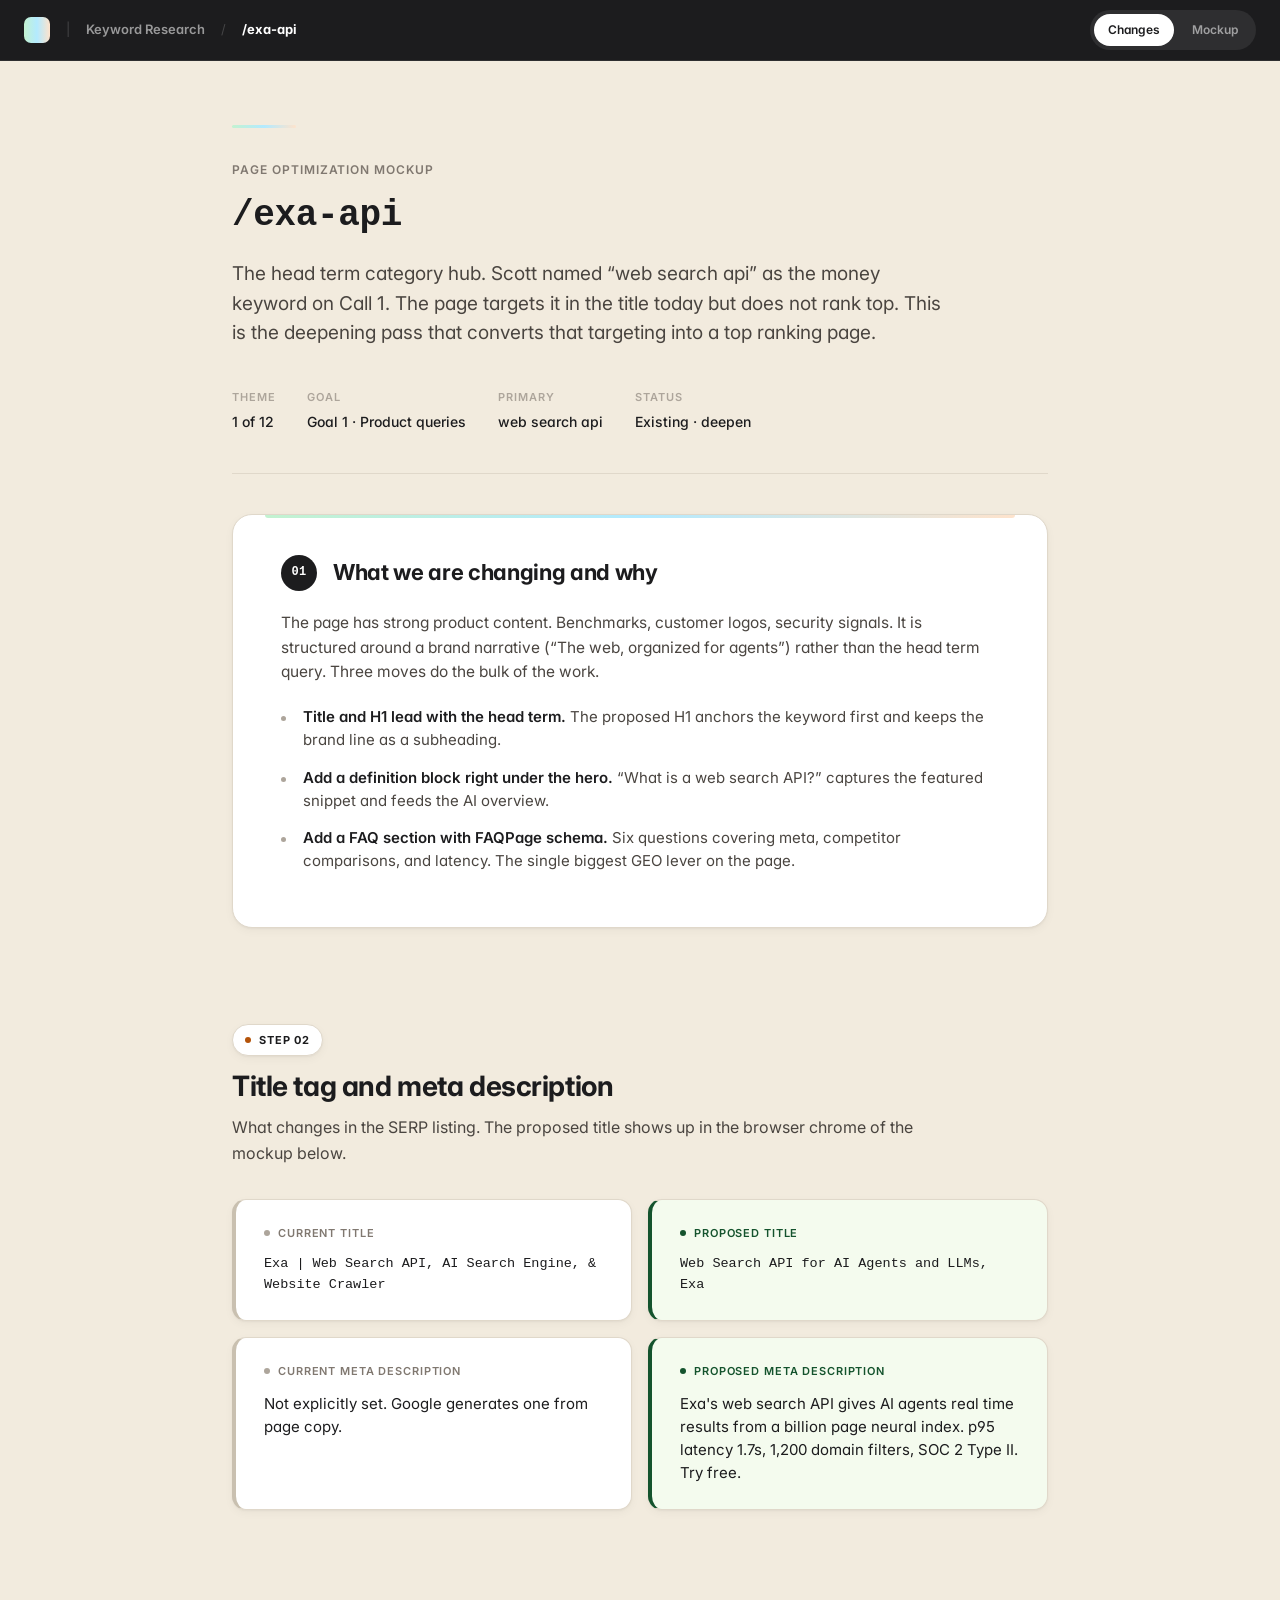
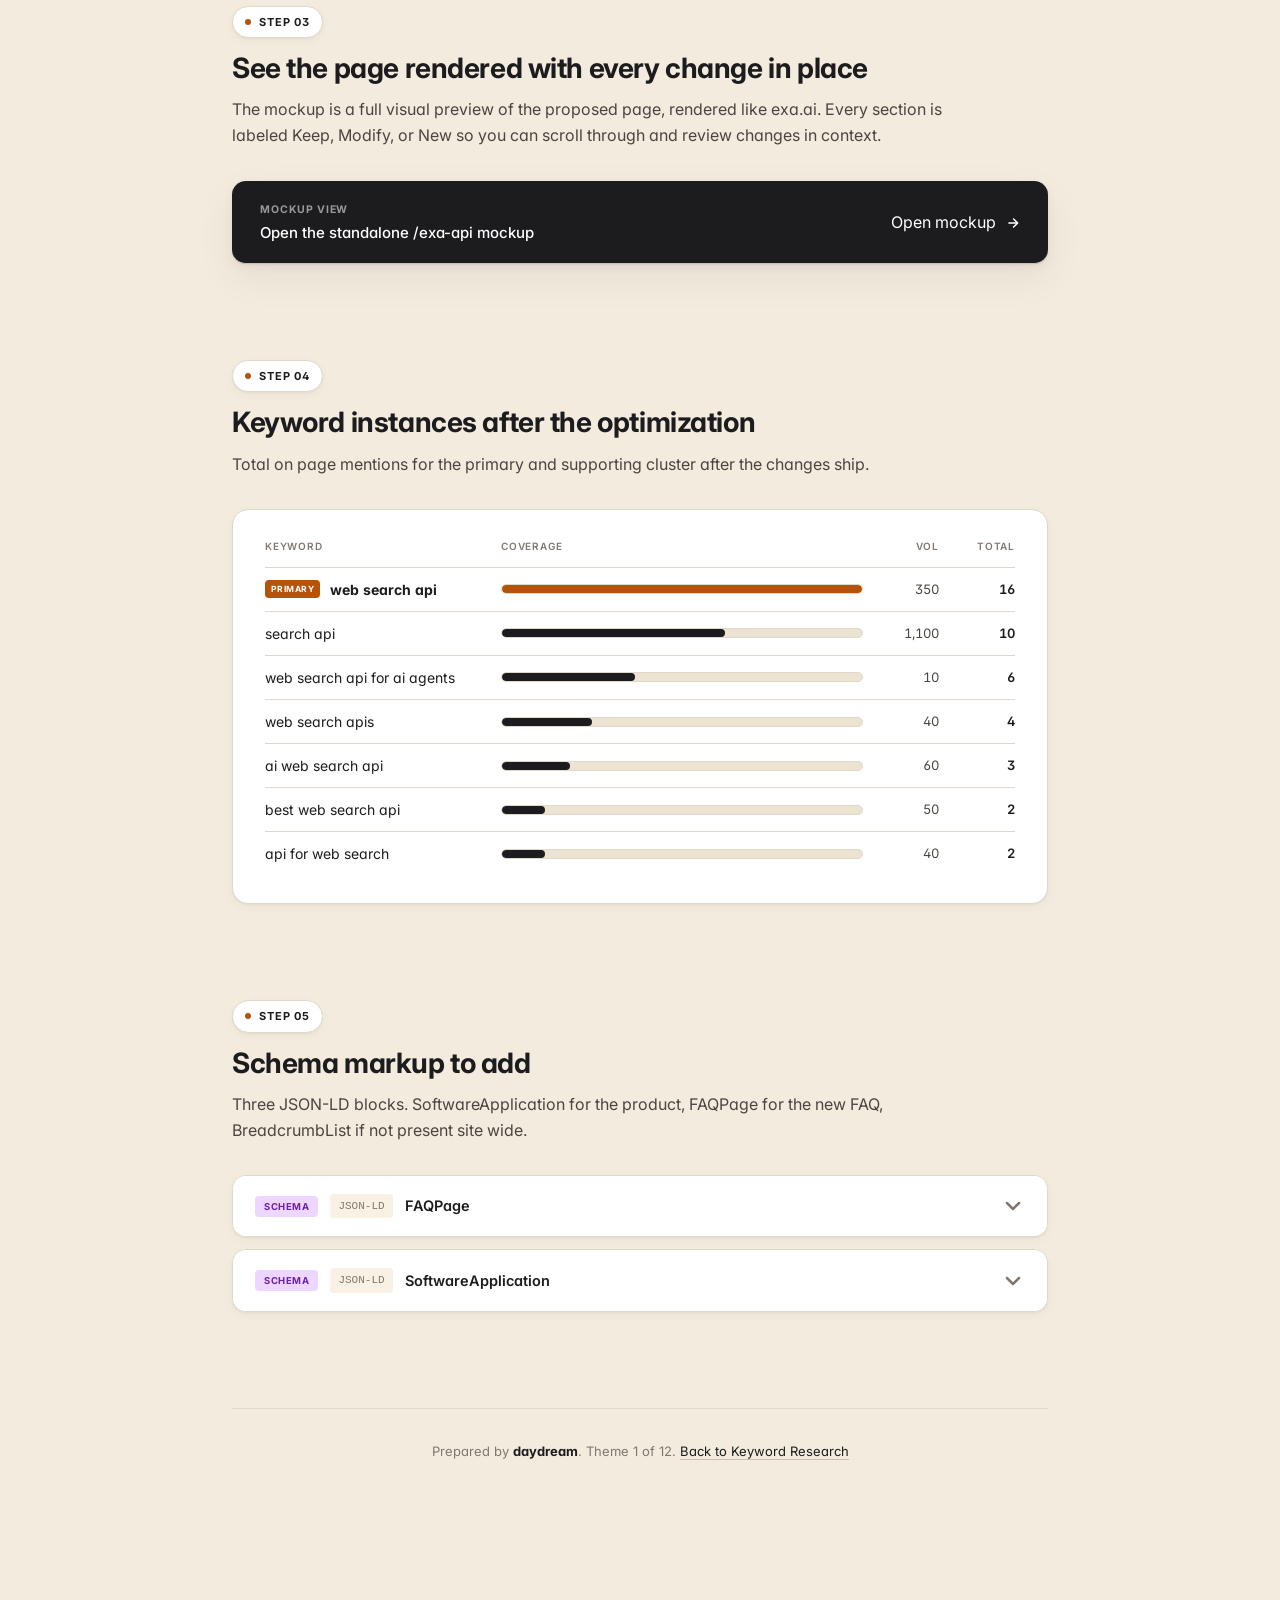
==== commit ed69881e: "Tour + 5 standalone mockup pages Each optimization page now has a sticky black daydream bar at the t" ====
--- a/optimization-exa-api.html
+++ b/optimization-exa-api.html
@@ -10,14 +10,19 @@
 <link rel="stylesheet" href="/styles.css">
 </head>
 <body>
-<div class="page">
-
-  <div class="topbar">
-    <a href="/">← Keyword Research</a>
-    <span>Theme 1 · Page optimization</span>
+<div class="daydream-bar">
+    <div class="dd-logo"></div>
+    <span class="divider">|</span>
+    <a href="/">Keyword Research</a>
+    <span class="divider">/</span>
+    <span class="current">/exa-api</span>
+    <div class="tabs">
+      <a class="tab active">Changes</a>
+      <a class="tab" href="/mockup-exa-api.html">Mockup</a>
+    </div>
   </div>
 
-  <header class="hero">
+<div class="page">  <header class="hero">
     <div class="gradient-rule"></div>
     <div class="eyebrow">Page optimization mockup</div>
     <h1 class="url-headline">/exa-api</h1>
@@ -81,167 +86,24 @@
     </div>
   </section>
 
-  <!-- Step 03 · Page preview ─────────────────────────── -->
+  <!-- Step 03 · View the mockup ─────────────────────── -->
   <section class="section">
     <div class="section-header">
       <span class="section-eyebrow">Step 03</span>
-      <h2>How the page reads after the changes ship</h2>
-      <p class="section-sub">A scroll through the proposed page on exa.ai. Each block shows its status. The copy you see is what would render live.</p>
-    </div>
-
-    <div class="legend">
-      <span class="legend-item legend-keep"><span class="dot"></span>Keep</span>
-      <span class="legend-item legend-modify"><span class="dot"></span>Modify</span>
-      <span class="legend-item legend-new"><span class="dot"></span>New</span>
-    </div>
-
-    <div class="mock-page">
-
-      <div class="mock-chrome">
-        <div class="mock-dots"><span></span><span></span><span></span></div>
-        <div class="mock-url">exa.ai/exa-api</div>
-        <div class="mock-tab">Web Search API for AI Agents and LLMs, Exa</div>
-      </div>
-
-      <div class="mock-nav">
-        <div class="mock-nav-logo">exa</div>
-        <div class="mock-nav-links">
-          <span>Products</span><span>Resources</span><span>Pricing</span><span>Blog</span><span>Docs</span>
-        </div>
-        <div class="mock-nav-cta">
-          <span class="signin">Sign in</span>
-          <a class="mock-btn-primary">Try API for free</a>
-        </div>
-      </div>
-
-      <!-- Hero: Modify -->
-      <div class="mock-section s-modify">
-        <span class="mock-status s-modify">Modify · H1</span>
-        <h1>Web Search API for AI Agents</h1>
-        <p class="sub">The web, organized for agents. One API for search, crawling, and research.</p>
-        <div class="ctas">
-          <a class="mock-btn-primary">Try API for free</a>
-          <a class="mock-btn-secondary">Read the docs</a>
-        </div>
-      </div>
-
-      <!-- Definition block: New -->
-      <div class="mock-section s-new">
-        <span class="mock-status s-new">New section</span>
-        <h2>What is a web search API?</h2>
-        <p>A web search API is a programmatic interface that returns ranked results from a live index of the public web. Unlike scraping a search engine, a web search API exposes its own retrieval layer, including filters, freshness controls, and structured outputs, so AI agents and applications can pull data without rendering a browser or rotating proxies.</p>
-        <p>Exa's web search API runs on a neural index of over a billion pages, returns p95 in under 1.7 seconds, and supports 1,200 domain filters.</p>
-      </div>
-
-      <!-- Search built for your AI: Modify -->
-      <div class="mock-section s-modify">
-        <span class="mock-status s-modify">Modify · H2</span>
-        <h2>Web search API built for your AI</h2>
-        <p class="gray">Existing content kept. H2 renamed from &ldquo;Search built for your AI&rdquo; to surface the head term variant at the top of the section.</p>
-      </div>
-
-      <!-- Imagine perfect search: Keep -->
-      <div class="mock-section s-keep">
-        <span class="mock-status s-keep">Keep</span>
-        <h2>Imagine a world with perfect search</h2>
-        <p class="gray">Existing brand narrative copy. Unchanged.</p>
-      </div>
-
-      <!-- Search API designed: Modify -->
-      <div class="mock-section s-modify">
-        <span class="mock-status s-modify">Modify · H2</span>
-        <h2>Web search API designed to make your agent smarter</h2>
-        <p class="gray">Existing content. H2 renamed from &ldquo;Search API, Designed to make your Agent smarter&rdquo; to drop the em dash and add the head term variant.</p>
-      </div>
-
-      <!-- Use cases: New -->
-      <div class="mock-section s-new">
-        <span class="mock-status s-new">New section</span>
-        <h2>Use cases</h2>
-        <p>Three priority segments, each with a dedicated hub. Anchor accounts shown.</p>
-        <div class="mock-use-cases">
-          <div class="mock-card">
-            <div class="logo">Cursor · Vercel · Replit</div>
-            <h3>Coding agents</h3>
-            <p>Code documentation search inside the agent loop. Token efficient retrieval that catches LLM hallucinations.</p>
-            <span class="link">/solutions/coding-agents →</span>
-          </div>
-          <div class="mock-card">
-            <div class="logo">Notion AI · Anthropic · LangChain</div>
-            <h3>AI agents and RAG</h3>
-            <p>Plug Exa into any LLM agent or RAG pipeline. Neural retrieval, full page content, MCP compatible.</p>
-            <span class="link">/solutions/ai-agents →</span>
-          </div>
-          <div class="mock-card">
-            <div class="logo">HubSpot · Monday.com · Clay</div>
-            <h3>GTM intelligence</h3>
-            <p>Search a billion plus companies and people by role, industry, and signals. Beyond keyword filters.</p>
-            <span class="link">/solutions/gtm-intelligence →</span>
-          </div>
-        </div>
-      </div>
-
-      <!-- Benchmarks: Keep -->
-      <div class="mock-section s-keep">
-        <span class="mock-status s-keep">Keep</span>
-        <h2>Benchmarks. Highest quality search at every latency.</h2>
-        <p class="gray">Existing benchmark tables, latency charts, highlights, and search verticals. Best content on the page. Add internal link anchors to /versus/* and /integrations/* where natural.</p>
-        <div class="mock-benchmark">
-          <table>
-            <thead><tr><th>Benchmark</th><th class="right">Exa</th><th class="right">Perplexity</th><th class="right">Brave</th></tr></thead>
-            <tbody>
-              <tr class="win"><td>FRAMES</td><td class="right">54.4%</td><td class="right">44.5%</td><td class="right">21.6%</td></tr>
-              <tr><td>Latency p95</td><td class="right">1.7s</td><td class="right">5.1s</td><td class="right">2.4s</td></tr>
-              <tr><td>Exa Instant</td><td class="right">180ms</td><td class="right">·</td><td class="right">·</td></tr>
-            </tbody>
-          </table>
-        </div>
-      </div>
-
-      <!-- Trust signals: Keep -->
-      <div class="mock-section s-keep tint">
-        <span class="mock-status s-keep">Keep</span>
-        <h2>Trusted by world class teams</h2>
-        <div class="mock-customer-row">
-          <span class="lbl">Customers</span>
-          <span>Cognition</span><span>HubSpot</span><span>monday.com</span><span>CodeRabbit</span><span>OpenRouter</span><span>Notion AI</span>
-        </div>
-      </div>
-
-      <!-- FAQ: New -->
-      <div class="mock-section s-new">
-        <span class="mock-status s-new">New section</span>
-        <h2>Frequently asked questions</h2>
-        <p>FAQPage schema attached so Google and AI overviews can cite each answer directly.</p>
-        <div class="mock-faq">
-          <details open>
-            <summary>What is a web search API?</summary>
-            <p>A web search API is a programmatic interface that returns ranked results from a live index of the public web. Unlike scraping a search engine, a web search API exposes its own retrieval layer (filters, freshness, structured outputs) so AI agents can pull data without rendering a browser or rotating proxies.</p>
-          </details>
-          <details>
-            <summary>How does Exa's web search API work?</summary>
-            <p>Exa runs on a neural index of over a billion pages. Results are ranked by meaning, not by keyword overlap with a SERP.</p>
-          </details>
-          <details>
-            <summary>How is Exa different from Tavily, Brave, and SerpAPI?</summary>
-            <p>p95 latency under 1.7s versus 3.8s to 5.1s for keyword based competitors on the WebWalker benchmark. Forward links to /versus/tavily, /versus/brave, /versus/serpapi for each comparison.</p>
-          </details>
-          <details>
-            <summary>What is the latency for Exa's web search API?</summary>
-            <p>p95 under 1.7 seconds across modes. Exa Instant returns in under 180 milliseconds for time critical agents.</p>
-          </details>
-          <details>
-            <summary>Does Exa's web search API return real time data?</summary>
-            <p>Yes. Live web index with freshness controls. Filter by published date, by domain (1,200 supported), or by category.</p>
-          </details>
-          <details>
-            <summary>Which AI agents and LLM frameworks integrate with Exa?</summary>
-            <p>OpenAI, Anthropic, LangChain, LlamaIndex, CrewAI, and Model Context Protocol (MCP). One line integration for each.</p>
-          </details>
-        </div>
-      </div>
-
-    </div>
+      <h2>See the page rendered with every change in place</h2>
+      <p class="section-sub">The mockup is a full visual preview of the proposed page, rendered like exa.ai. Every section is labeled Keep, Modify, or New so you can scroll through and review changes in context.</p>
+    </div>
+
+    <a href="/mockup-exa-api.html" class="view-mockup-cta" style="text-decoration:none">
+      <div class="body">
+        <div class="lbl">Mockup view</div>
+        <div class="text">Open the standalone /exa-api mockup</div>
+      </div>
+      <span>
+        Open mockup
+        <svg width="14" height="14" viewBox="0 0 24 24" fill="none" stroke="currentColor" stroke-width="2.5" stroke-linecap="round" stroke-linejoin="round" style="vertical-align: middle; margin-left: 6px"><path d="M5 12h14M13 5l7 7-7 7"/></svg>
+      </span>
+    </a>
   </section>
 
   <!-- Step 04 · Keyword instances ───────────────── -->
--- a/styles.css
+++ b/styles.css
@@ -934,6 +934,129 @@
 /* Anchor flash for jump-to */
 .theme.flash, .panel.flash { box-shadow: 0 0 0 4px rgba(255, 213, 87, 0.4); transition: box-shadow 0.6s ease; }
 
+/* ── Sticky daydream chrome (over a standalone mockup) ─ */
+.daydream-bar {
+  position: sticky; top: 0; z-index: 100;
+  background: #1C1C1E;
+  padding: 10px 24px;
+  display: flex; align-items: center; gap: 16px;
+  font-size: 13px;
+  border-bottom: 1px solid rgba(255,255,255,0.08);
+}
+.daydream-bar .dd-logo {
+  width: 26px; height: 26px;
+  border-radius: 7px;
+  background: var(--gradient);
+  flex-shrink: 0;
+}
+.daydream-bar .divider { color: rgba(255,255,255,0.18); }
+.daydream-bar a {
+  color: rgba(255,255,255,0.55);
+  text-decoration: none;
+  font-weight: 600;
+  border: none;
+  transition: color 0.15s ease;
+}
+.daydream-bar a:hover { color: #C3F2D0; }
+.daydream-bar .current {
+  color: white; font-weight: 700;
+}
+.daydream-bar .tabs {
+  margin-left: auto;
+  display: flex; gap: 4px;
+  background: rgba(255,255,255,0.08);
+  padding: 4px; border-radius: 100px;
+}
+.daydream-bar .tab {
+  font-size: 12px; font-weight: 600;
+  color: rgba(255,255,255,0.55);
+  padding: 6px 14px; border-radius: 100px;
+  text-decoration: none; border: none;
+  transition: background 0.15s ease, color 0.15s ease;
+}
+.daydream-bar .tab.active {
+  background: white; color: var(--ink);
+}
+.daydream-bar .tab:hover:not(.active) { color: white; }
+
+/* ── Mockup body (when standalone) ──────────────────── */
+body.mockup-body { background: #FFFFFF; }
+.mockup-wrap {
+  max-width: 1200px;
+  margin: 0 auto;
+}
+.mockup-wrap .mock-page {
+  border-radius: 0;
+  border: none;
+  box-shadow: none;
+  margin-top: 0;
+}
+.mockup-wrap .mock-page::before { display: none; }
+.mockup-wrap .mock-chrome { display: none; }
+.mockup-wrap .mock-section { padding: 80px 64px; }
+
+/* CTA banner that links draft → mockup */
+.view-mockup-cta {
+  display: flex; align-items: center; justify-content: space-between;
+  gap: 20px;
+  background: var(--ink);
+  color: white;
+  border-radius: 14px;
+  padding: 20px 28px;
+  margin-bottom: 32px;
+  box-shadow: var(--shadow-soft);
+}
+.view-mockup-cta .body {
+  display: flex; flex-direction: column; gap: 4px;
+}
+.view-mockup-cta .lbl {
+  font-size: 10.5px; font-weight: 700;
+  letter-spacing: 0.08em; text-transform: uppercase;
+  color: rgba(255,255,255,0.55);
+}
+.view-mockup-cta .text {
+  font-size: 15px; font-weight: 500;
+  color: white; line-height: 1.4;
+}
+.view-mockup-cta a {
+  display: inline-flex; align-items: center; gap: 8px;
+  padding: 11px 18px; border-radius: 100px;
+  background: white; color: var(--ink);
+  font-size: 13px; font-weight: 600;
+  border: none;
+  white-space: nowrap;
+  transition: background 0.15s ease, color 0.15s ease;
+}
+.view-mockup-cta a:hover { background: var(--accent-green); color: var(--accent-green-ink); }
+.view-mockup-cta a svg { flex-shrink: 0; }
+
+/* ── Exa-styled hero accents ─────────────────────────── */
+.mock-section.exa-hero {
+  position: relative;
+  overflow: hidden;
+  background:
+    radial-gradient(ellipse 60% 60% at 75% 30%, rgba(195, 242, 208, 0.35) 0%, transparent 60%),
+    radial-gradient(ellipse 50% 60% at 20% 80%, rgba(254, 227, 204, 0.30) 0%, transparent 55%),
+    #FFFFFF;
+}
+.mock-section.exa-hero::before {
+  content: "";
+  position: absolute;
+  inset: 0;
+  background-image:
+    radial-gradient(circle at 30% 30%, rgba(28, 28, 30, 0.04) 1.5px, transparent 1.5px),
+    radial-gradient(circle at 70% 60%, rgba(28, 28, 30, 0.03) 1.5px, transparent 1.5px);
+  background-size: 32px 32px, 28px 28px;
+  background-position: 0 0, 16px 16px;
+  pointer-events: none;
+}
+.mock-section.exa-hero > * { position: relative; z-index: 1; }
+
+.mock-section.exa-hero h1 {
+  font-size: 60px;
+  letter-spacing: -0.028em;
+}
+
 /* ── Mock page preview (mockup sub-pages) ───────────── */
 .mock-page {
   background: #FFFFFF;
